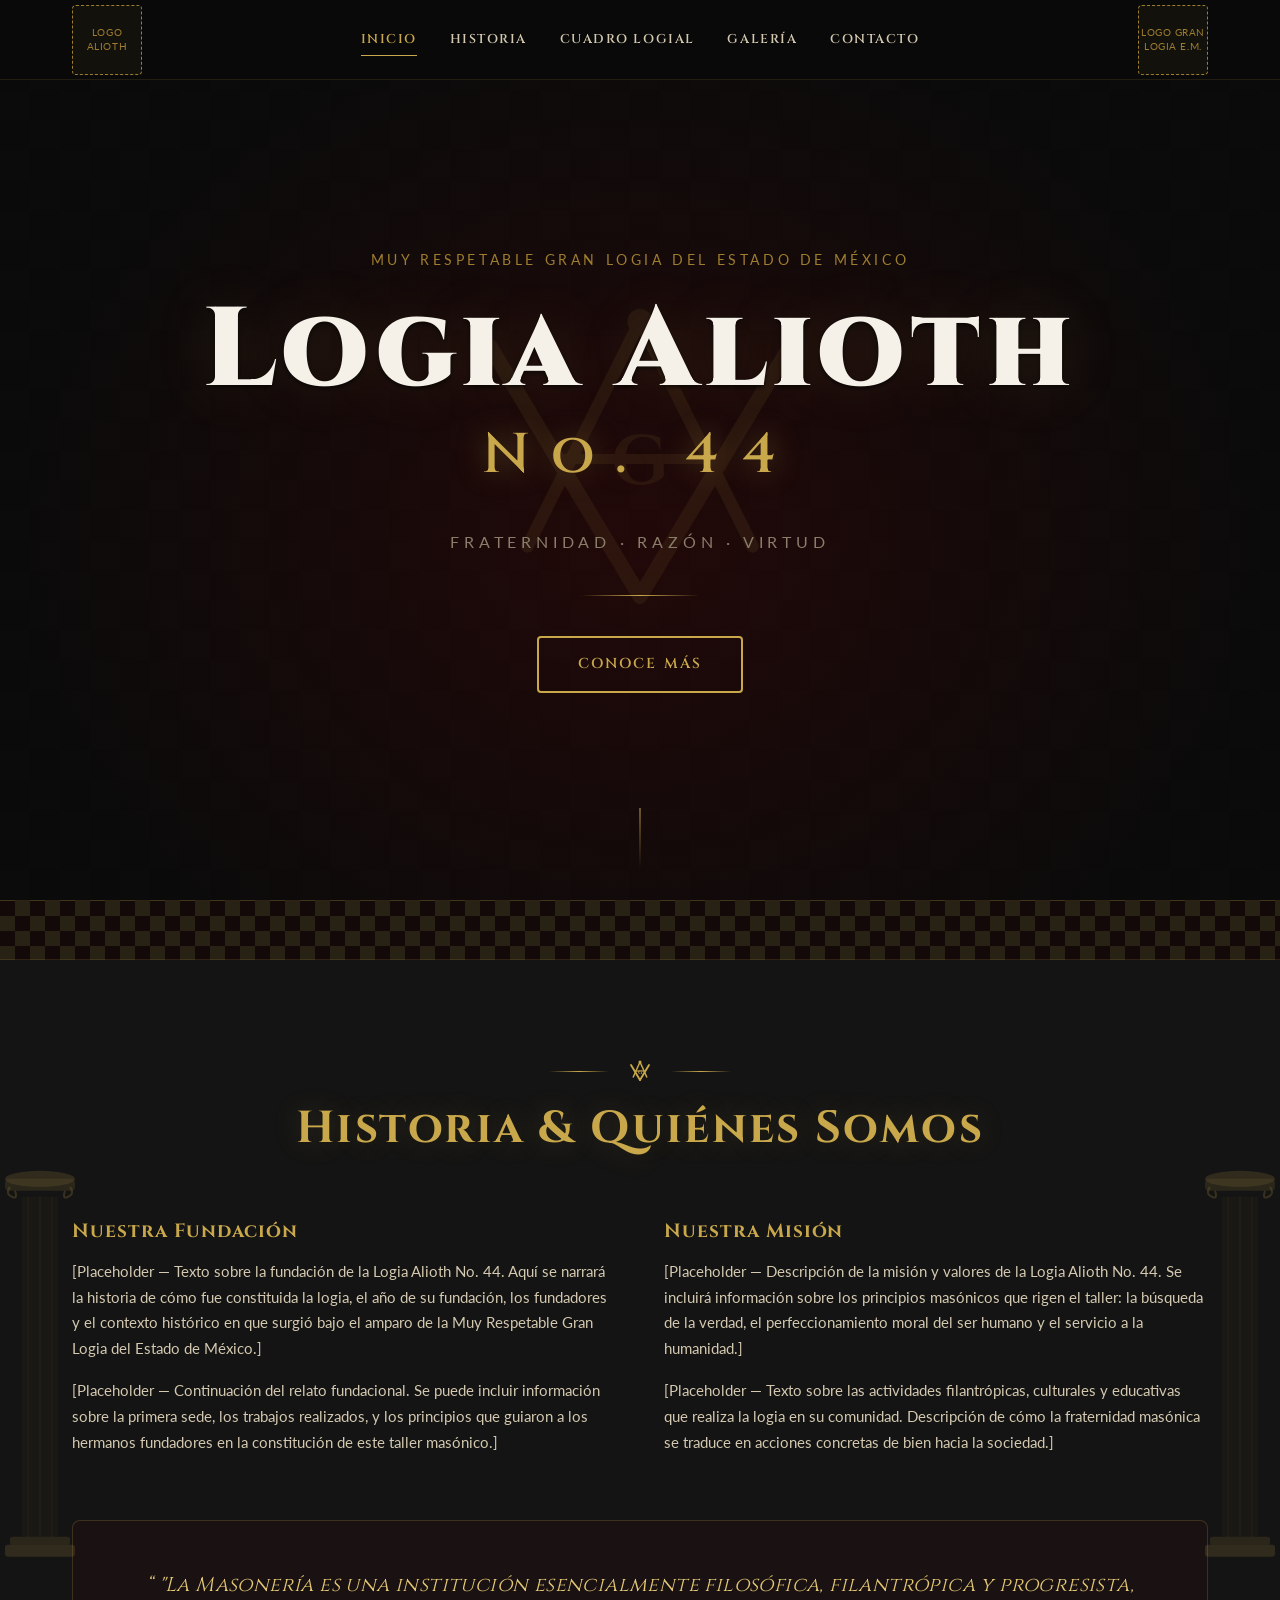
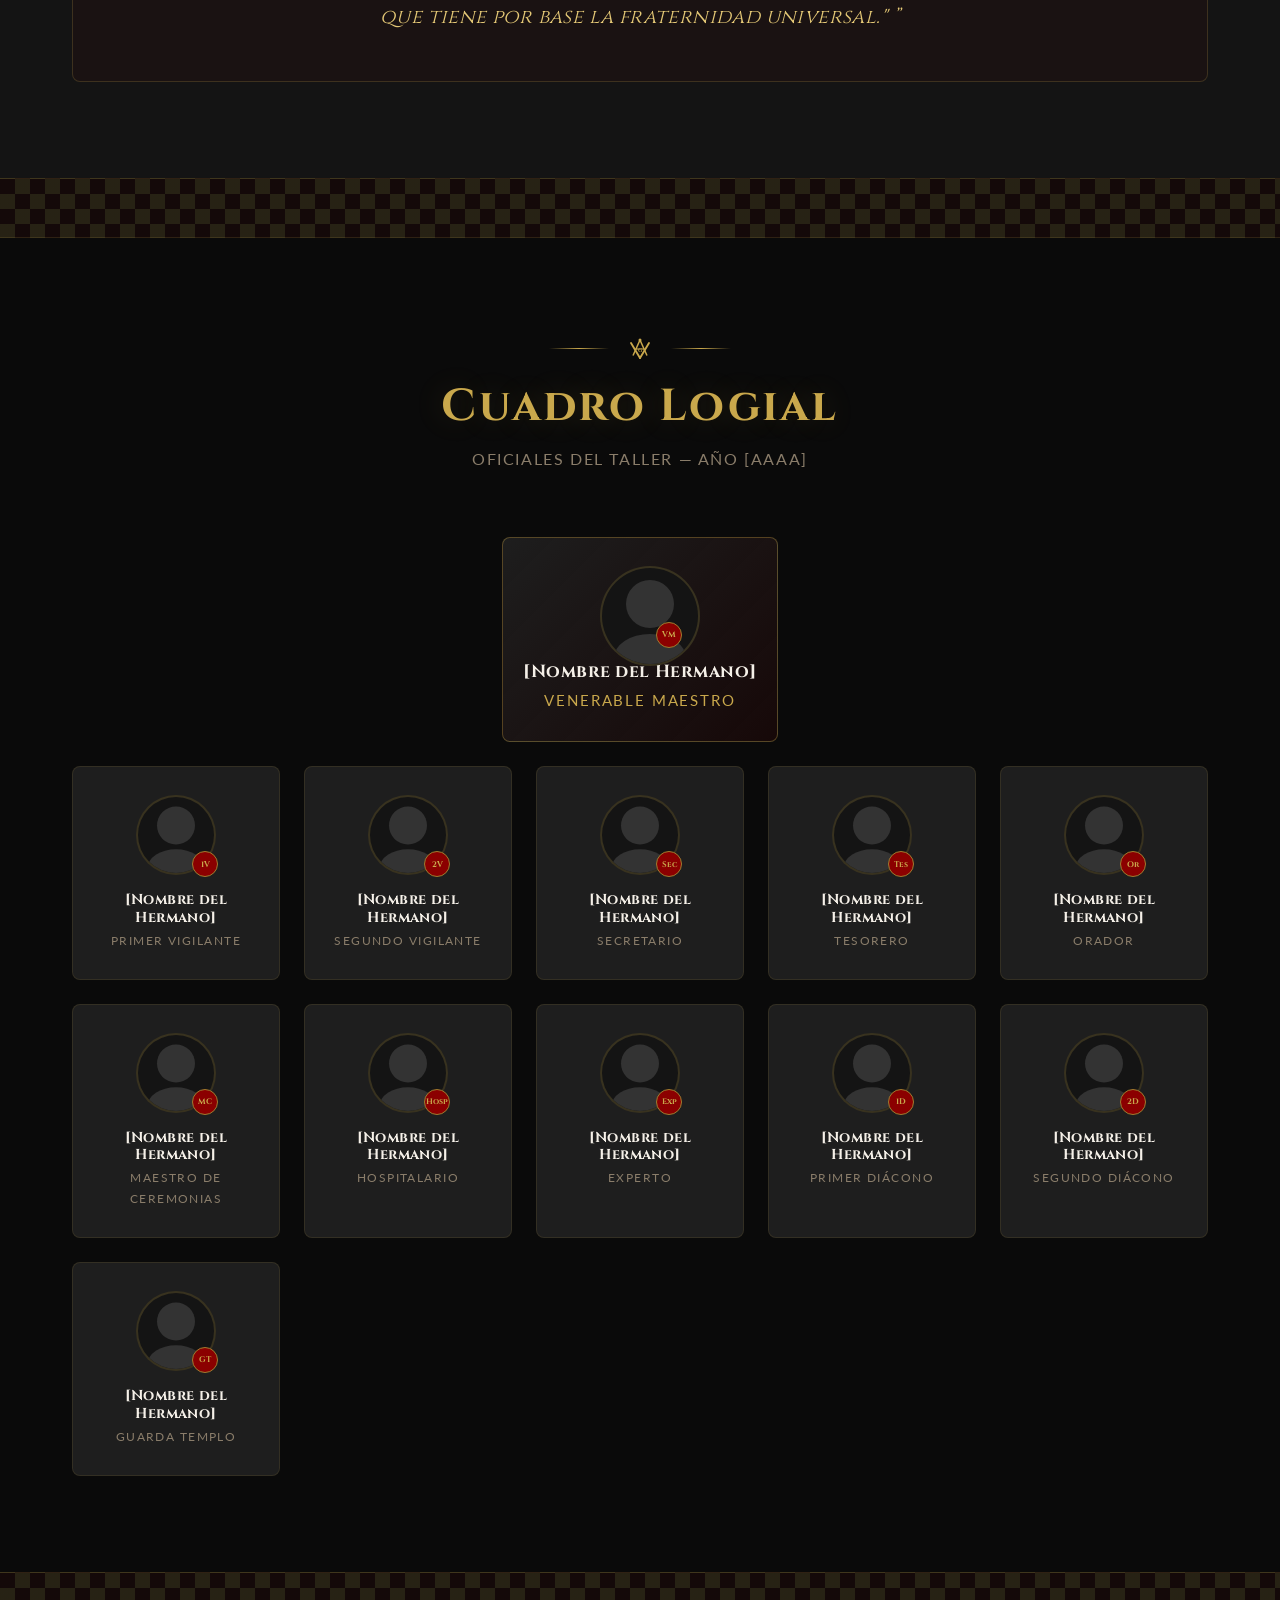
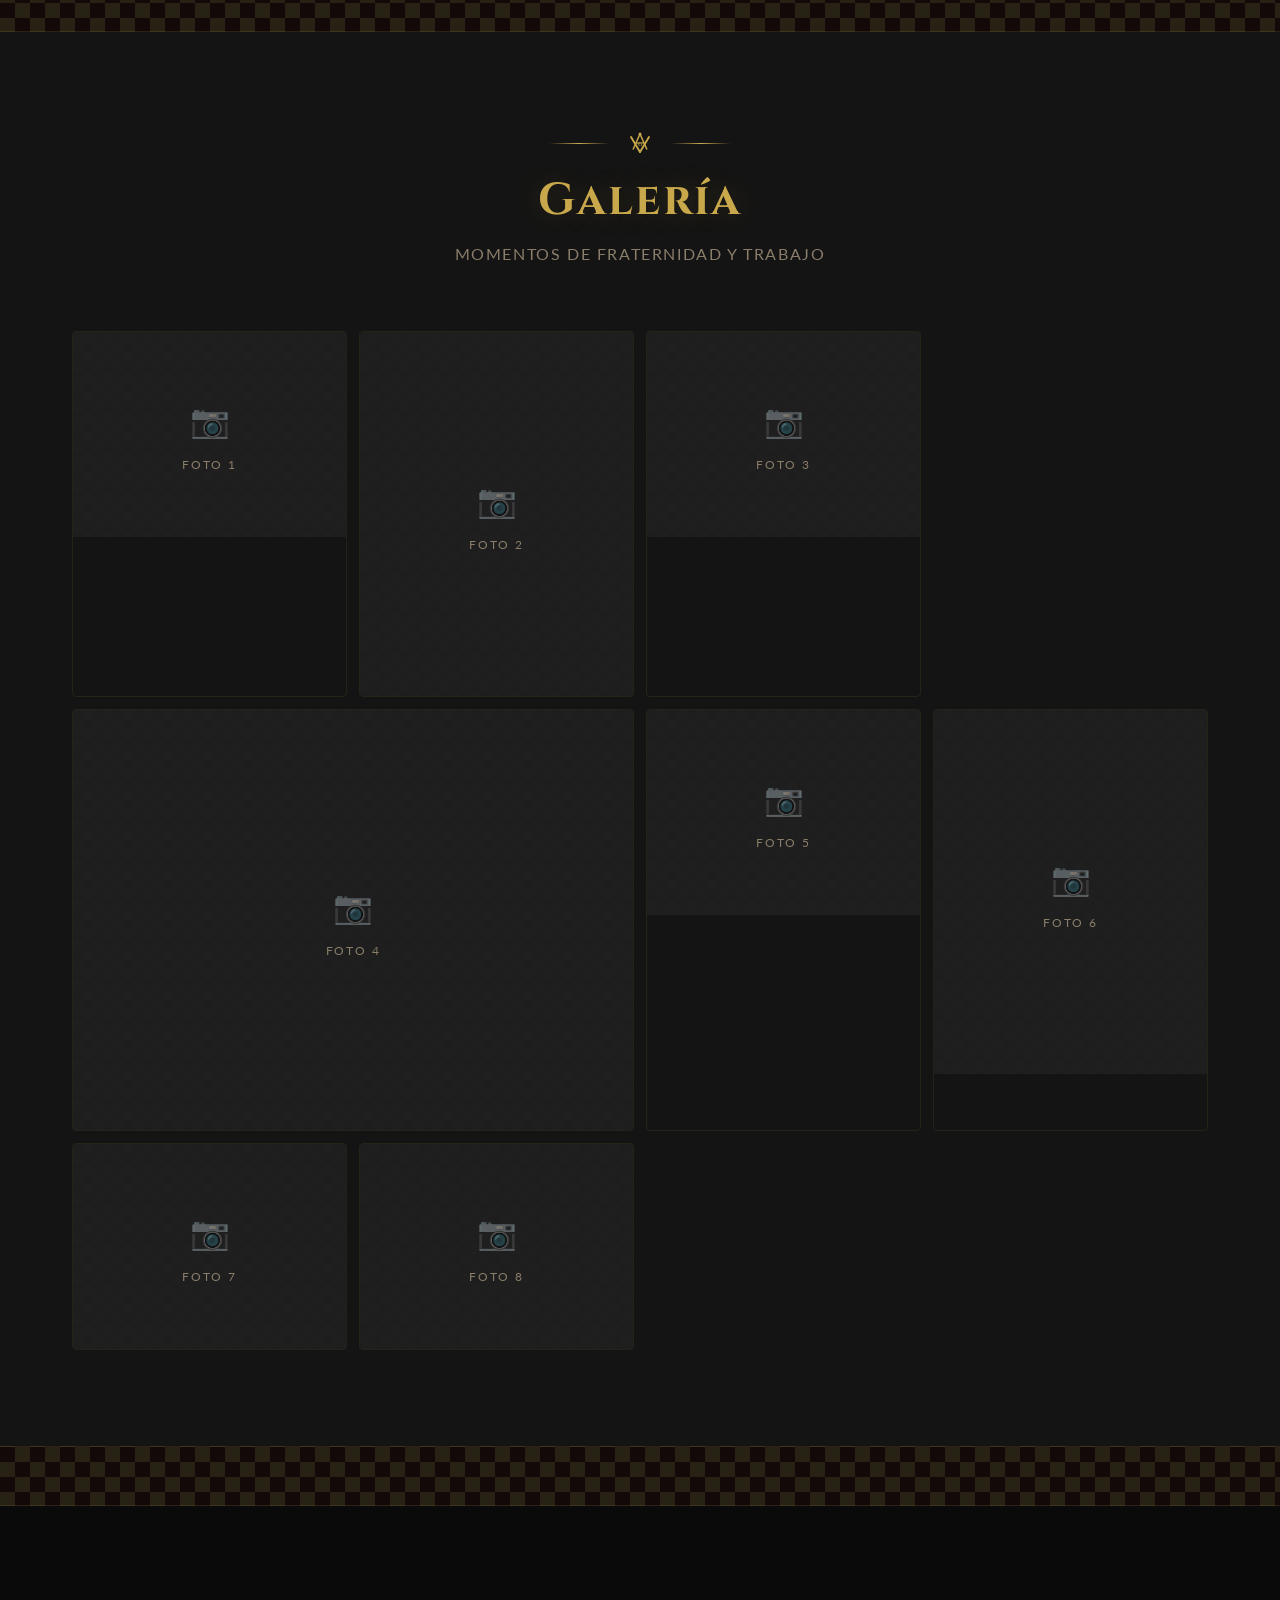
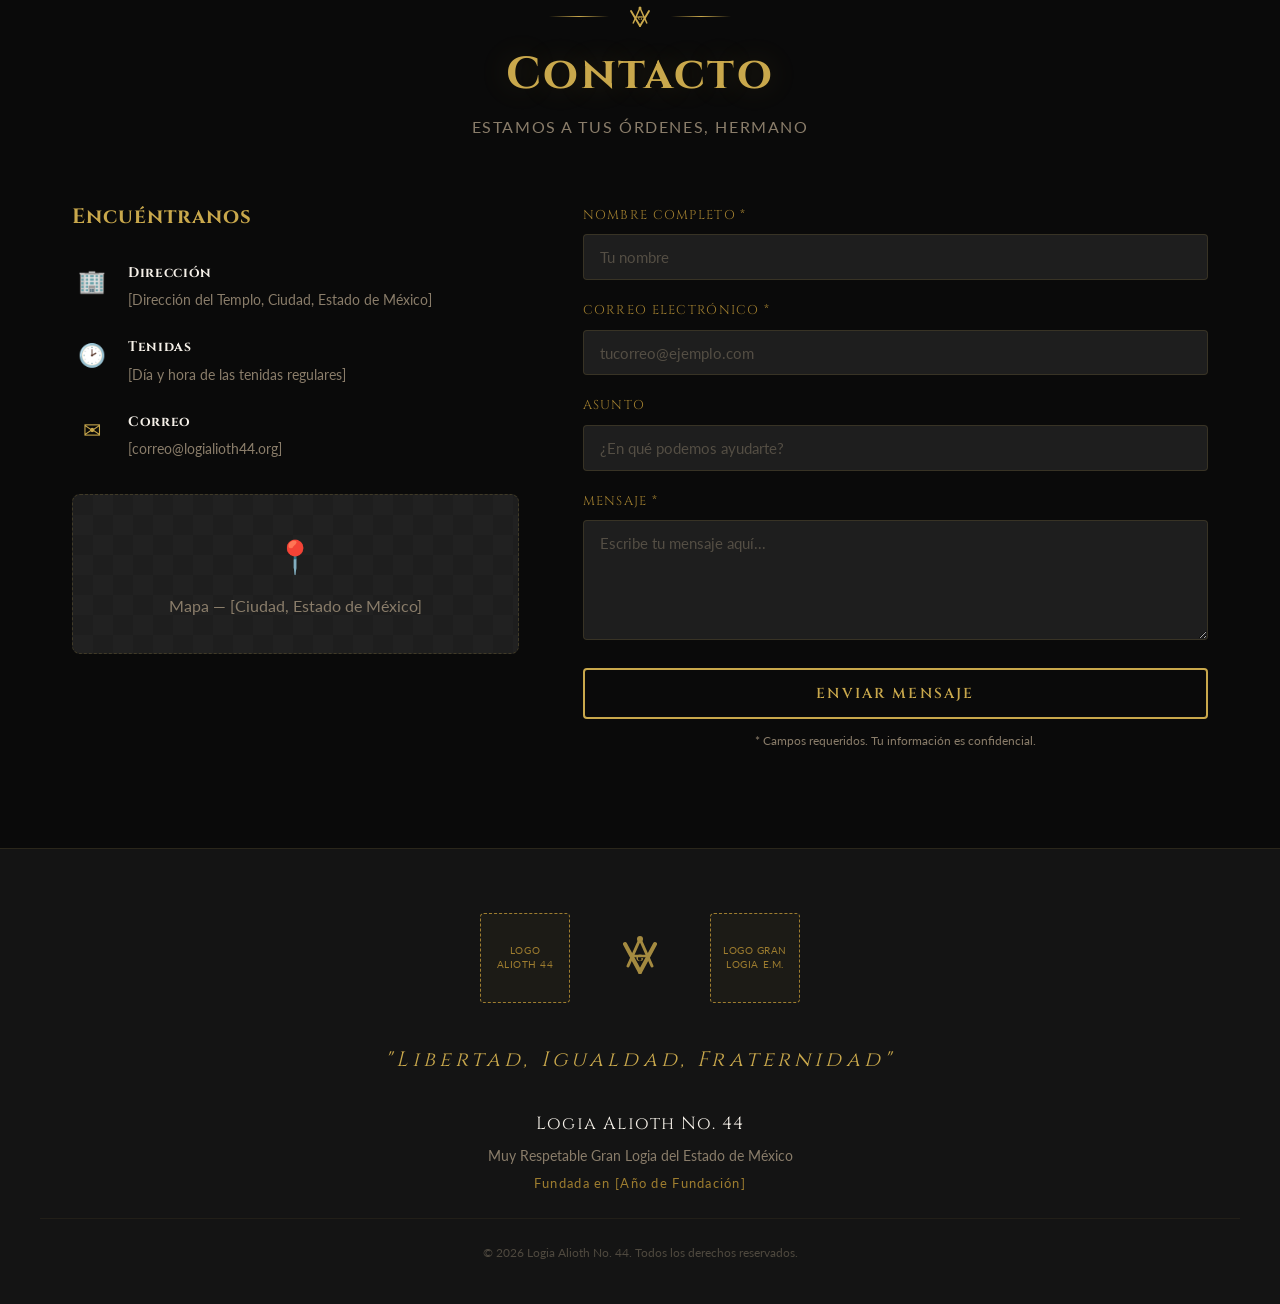
==== index.html @ 5479b11f "first commit" ====
<!DOCTYPE html>
<html lang="es">
<head>
  <meta charset="UTF-8" />
  <meta name="viewport" content="width=device-width, initial-scale=1.0" />
  <meta name="description" content="Logia Masónica Alioth No. 44 — Muy Respetable Gran Logia del Estado de México" />
  <title>Logia Alioth No. 44 | Gran Logia del Estado de México</title>

  <!-- Google Fonts -->
  <link rel="preconnect" href="https://fonts.googleapis.com" />
  <link rel="preconnect" href="https://fonts.gstatic.com" crossorigin />
  <link href="https://fonts.googleapis.com/css2?family=Cinzel:wght@400;600;700;900&family=Lato:wght@300;400;700&display=swap" rel="stylesheet" />

  <link rel="stylesheet" href="css/styles.css" />
</head>
<body>

  <!-- =====================================================
       NAVEGACIÓN PRINCIPAL
  ====================================================== -->
  <header class="navbar" id="navbar">
    <div class="nav-container">
      <!-- Logo Logia -->
      <a href="#inicio" class="nav-logo">
        <div class="logo-placeholder logo-alioth" title="Logo Logia Alioth No. 44">
          <span class="logo-placeholder-text">Logo<br>Alioth</span>
        </div>
      </a>

      <!-- Menú Desktop -->
      <nav class="nav-links" id="nav-links" aria-label="Navegación principal">
        <a href="#inicio" class="nav-link">Inicio</a>
        <a href="#historia" class="nav-link">Historia</a>
        <a href="#cuadro" class="nav-link">Cuadro Logial</a>
        <a href="#galeria" class="nav-link">Galería</a>
        <a href="#contacto" class="nav-link">Contacto</a>
      </nav>

      <!-- Logo Gran Logia -->
      <div class="logo-placeholder logo-gran-logia" title="Logo Gran Logia del Estado de México">
        <span class="logo-placeholder-text">Logo Gran<br>Logia E.M.</span>
      </div>

      <!-- Botón hamburguesa (móvil) -->
      <button class="nav-hamburger" id="hamburger" aria-label="Abrir menú" aria-expanded="false">
        <span></span>
        <span></span>
        <span></span>
      </button>
    </div>
  </header>

  <!-- =====================================================
       SECCIÓN 1: HERO / PORTADA
  ====================================================== -->
  <section class="hero" id="inicio">
    <!-- Piso ajedrezado decorativo -->
    <div class="chess-floor hero-chess-floor" aria-hidden="true"></div>

    <!-- Escuadra y Compás SVG central -->
    <div class="hero-symbol" aria-hidden="true">
      <!-- Square and Compass SVG -->
      <svg viewBox="0 0 200 200" xmlns="http://www.w3.org/2000/svg" class="sq-compass-svg">
        <!-- Escuadra (Square) -->
        <g class="square-group">
          <line x1="40" y1="60" x2="100" y2="160" stroke="#c9a84c" stroke-width="6" stroke-linecap="round"/>
          <line x1="100" y1="160" x2="160" y2="60" stroke="#c9a84c" stroke-width="6" stroke-linecap="round"/>
        </g>
        <!-- Compás (Compass) -->
        <g class="compass-group">
          <line x1="100" y1="50" x2="55" y2="140" stroke="#c9a84c" stroke-width="5" stroke-linecap="round"/>
          <line x1="100" y1="50" x2="145" y2="140" stroke="#c9a84c" stroke-width="5" stroke-linecap="round"/>
          <!-- Punta del compás -->
          <circle cx="100" cy="50" r="5" fill="#c9a84c"/>
          <!-- Barra del compás -->
          <line x1="68" y1="105" x2="132" y2="105" stroke="#c9a84c" stroke-width="4"/>
        </g>
        <!-- Letra G central -->
        <text x="100" y="115" text-anchor="middle" fill="#c9a84c" font-size="28" font-family="Cinzel, serif" font-weight="700">G</text>
      </svg>
    </div>

    <!-- Contenido Hero -->
    <div class="hero-content animate-fade-in">
      <p class="hero-super">Muy Respetable Gran Logia del Estado de México</p>
      <h1 class="hero-title">Logia Alioth</h1>
      <div class="hero-number">No. 44</div>
      <p class="hero-subtitle">Fraternidad · Razón · Virtud</p>
      <div class="hero-divider" aria-hidden="true"></div>
      <a href="#historia" class="btn btn-gold scroll-link">Conoce más</a>
    </div>

    <!-- Scroll indicator -->
    <div class="scroll-indicator" aria-hidden="true">
      <span></span>
    </div>
  </section>

  <!-- Separador ajedrezado -->
  <div class="chess-separator" aria-hidden="true">
    <div class="chess-floor chess-separator-floor"></div>
  </div>

  <!-- =====================================================
       SECCIÓN 2: HISTORIA / QUIÉNES SOMOS
  ====================================================== -->
  <section class="section history" id="historia">
    <!-- Columnas decorativas -->
    <div class="column-left decorative-column" aria-hidden="true">
      <!-- Columna SVG -->
      <svg viewBox="0 0 80 400" xmlns="http://www.w3.org/2000/svg" class="column-svg">
        <!-- Capitel jónico -->
        <rect x="5" y="10" width="70" height="12" rx="4" fill="#c9a84c" opacity="0.3"/>
        <ellipse cx="40" cy="10" rx="35" ry="8" fill="#c9a84c" opacity="0.4"/>
        <!-- Volutas jónicas -->
        <path d="M10,18 Q5,25 12,28 Q18,31 15,22" stroke="#c9a84c" stroke-width="2" fill="none" opacity="0.5"/>
        <path d="M70,18 Q75,25 68,28 Q62,31 65,22" stroke="#c9a84c" stroke-width="2" fill="none" opacity="0.5"/>
        <!-- Fuste -->
        <rect x="22" y="28" width="36" height="340" fill="#c9a84c" opacity="0.08"/>
        <line x1="28" y1="28" x2="28" y2="368" stroke="#c9a84c" stroke-width="1" opacity="0.2"/>
        <line x1="40" y1="28" x2="40" y2="368" stroke="#c9a84c" stroke-width="1.5" opacity="0.15"/>
        <line x1="52" y1="28" x2="52" y2="368" stroke="#c9a84c" stroke-width="1" opacity="0.2"/>
        <!-- Basa -->
        <rect x="10" y="368" width="60" height="8" rx="2" fill="#c9a84c" opacity="0.3"/>
        <rect x="5" y="376" width="70" height="12" rx="3" fill="#c9a84c" opacity="0.4"/>
      </svg>
    </div>

    <div class="section-container">
      <div class="section-header animate-on-scroll">
        <!-- Separador decorativo con escuadra/compás -->
        <div class="section-ornament" aria-hidden="true">
          <span class="ornament-line"></span>
          <svg viewBox="0 0 40 40" class="ornament-icon"><use href="#sq-compass-small"/></svg>
          <span class="ornament-line"></span>
        </div>
        <h2 class="section-title">Historia &amp; Quiénes Somos</h2>
      </div>

      <div class="history-grid">
        <!-- Columna de texto 1 -->
        <div class="history-text animate-on-scroll">
          <h3 class="history-subtitle">Nuestra Fundación</h3>
          <p>
            [Placeholder — Texto sobre la fundación de la Logia Alioth No. 44. Aquí se narrará la historia
            de cómo fue constituida la logia, el año de su fundación, los fundadores y el contexto
            histórico en que surgió bajo el amparo de la Muy Respetable Gran Logia del Estado de México.]
          </p>
          <p>
            [Placeholder — Continuación del relato fundacional. Se puede incluir información sobre
            la primera sede, los trabajos realizados, y los principios que guiaron a los hermanos
            fundadores en la constitución de este taller masónico.]
          </p>
        </div>

        <!-- Columna de texto 2 -->
        <div class="history-text animate-on-scroll" style="animation-delay: 0.2s;">
          <h3 class="history-subtitle">Nuestra Misión</h3>
          <p>
            [Placeholder — Descripción de la misión y valores de la Logia Alioth No. 44. Se incluirá
            información sobre los principios masónicos que rigen el taller: la búsqueda de la verdad,
            el perfeccionamiento moral del ser humano y el servicio a la humanidad.]
          </p>
          <p>
            [Placeholder — Texto sobre las actividades filantrópicas, culturales y educativas que
            realiza la logia en su comunidad. Descripción de cómo la fraternidad masónica se
            traduce en acciones concretas de bien hacia la sociedad.]
          </p>
        </div>
      </div>

      <!-- Imagen decorativa / Banner con piso ajedrezado -->
      <div class="history-image-banner animate-on-scroll">
        <div class="chess-floor history-chess" aria-hidden="true"></div>
        <div class="history-banner-content">
          <blockquote class="history-quote">
            "La Masonería es una institución esencialmente filosófica, filantrópica y progresista,
            que tiene por base la fraternidad universal."
          </blockquote>
        </div>
      </div>
    </div>

    <div class="column-right decorative-column" aria-hidden="true">
      <svg viewBox="0 0 80 400" xmlns="http://www.w3.org/2000/svg" class="column-svg">
        <rect x="5" y="10" width="70" height="12" rx="4" fill="#c9a84c" opacity="0.3"/>
        <ellipse cx="40" cy="10" rx="35" ry="8" fill="#c9a84c" opacity="0.4"/>
        <path d="M10,18 Q5,25 12,28 Q18,31 15,22" stroke="#c9a84c" stroke-width="2" fill="none" opacity="0.5"/>
        <path d="M70,18 Q75,25 68,28 Q62,31 65,22" stroke="#c9a84c" stroke-width="2" fill="none" opacity="0.5"/>
        <rect x="22" y="28" width="36" height="340" fill="#c9a84c" opacity="0.08"/>
        <line x1="28" y1="28" x2="28" y2="368" stroke="#c9a84c" stroke-width="1" opacity="0.2"/>
        <line x1="40" y1="28" x2="40" y2="368" stroke="#c9a84c" stroke-width="1.5" opacity="0.15"/>
        <line x1="52" y1="28" x2="52" y2="368" stroke="#c9a84c" stroke-width="1" opacity="0.2"/>
        <rect x="10" y="368" width="60" height="8" rx="2" fill="#c9a84c" opacity="0.3"/>
        <rect x="5" y="376" width="70" height="12" rx="3" fill="#c9a84c" opacity="0.4"/>
      </svg>
    </div>
  </section>

  <!-- Separador ajedrezado -->
  <div class="chess-separator" aria-hidden="true">
    <div class="chess-floor chess-separator-floor"></div>
  </div>

  <!-- =====================================================
       SECCIÓN 3: CUADRO LOGIAL
  ====================================================== -->
  <section class="section officers" id="cuadro">
    <div class="section-container">
      <div class="section-header animate-on-scroll">
        <div class="section-ornament" aria-hidden="true">
          <span class="ornament-line"></span>
          <svg viewBox="0 0 40 40" class="ornament-icon"><use href="#sq-compass-small"/></svg>
          <span class="ornament-line"></span>
        </div>
        <h2 class="section-title">Cuadro Logial</h2>
        <p class="section-subtitle">Oficiales del Taller — Año [AAAA]</p>
      </div>

      <!-- Tarjetas de oficiales -->
      <div class="officers-grid">

        <!-- Venerable Maestro (destacado) -->
        <div class="officer-card officer-card--featured animate-on-scroll">
          <div class="officer-photo-wrapper">
            <div class="officer-photo-placeholder">
              <svg viewBox="0 0 80 80" xmlns="http://www.w3.org/2000/svg">
                <circle cx="40" cy="30" r="20" fill="#333"/>
                <ellipse cx="40" cy="75" rx="30" ry="20" fill="#333"/>
              </svg>
            </div>
            <div class="officer-badge">VM</div>
          </div>
          <div class="officer-info">
            <h3 class="officer-name">[Nombre del Hermano]</h3>
            <p class="officer-title">Venerable Maestro</p>
          </div>
        </div>

        <!-- Primer Vigilante -->
        <div class="officer-card animate-on-scroll" style="animation-delay: 0.1s;">
          <div class="officer-photo-wrapper">
            <div class="officer-photo-placeholder">
              <svg viewBox="0 0 80 80" xmlns="http://www.w3.org/2000/svg">
                <circle cx="40" cy="30" r="20" fill="#333"/>
                <ellipse cx="40" cy="75" rx="30" ry="20" fill="#333"/>
              </svg>
            </div>
            <div class="officer-badge">1V</div>
          </div>
          <div class="officer-info">
            <h3 class="officer-name">[Nombre del Hermano]</h3>
            <p class="officer-title">Primer Vigilante</p>
          </div>
        </div>

        <!-- Segundo Vigilante -->
        <div class="officer-card animate-on-scroll" style="animation-delay: 0.15s;">
          <div class="officer-photo-wrapper">
            <div class="officer-photo-placeholder">
              <svg viewBox="0 0 80 80" xmlns="http://www.w3.org/2000/svg">
                <circle cx="40" cy="30" r="20" fill="#333"/>
                <ellipse cx="40" cy="75" rx="30" ry="20" fill="#333"/>
              </svg>
            </div>
            <div class="officer-badge">2V</div>
          </div>
          <div class="officer-info">
            <h3 class="officer-name">[Nombre del Hermano]</h3>
            <p class="officer-title">Segundo Vigilante</p>
          </div>
        </div>

        <!-- Secretario -->
        <div class="officer-card animate-on-scroll" style="animation-delay: 0.2s;">
          <div class="officer-photo-wrapper">
            <div class="officer-photo-placeholder">
              <svg viewBox="0 0 80 80" xmlns="http://www.w3.org/2000/svg">
                <circle cx="40" cy="30" r="20" fill="#333"/>
                <ellipse cx="40" cy="75" rx="30" ry="20" fill="#333"/>
              </svg>
            </div>
            <div class="officer-badge">Sec</div>
          </div>
          <div class="officer-info">
            <h3 class="officer-name">[Nombre del Hermano]</h3>
            <p class="officer-title">Secretario</p>
          </div>
        </div>

        <!-- Tesorero -->
        <div class="officer-card animate-on-scroll" style="animation-delay: 0.25s;">
          <div class="officer-photo-wrapper">
            <div class="officer-photo-placeholder">
              <svg viewBox="0 0 80 80" xmlns="http://www.w3.org/2000/svg">
                <circle cx="40" cy="30" r="20" fill="#333"/>
                <ellipse cx="40" cy="75" rx="30" ry="20" fill="#333"/>
              </svg>
            </div>
            <div class="officer-badge">Tes</div>
          </div>
          <div class="officer-info">
            <h3 class="officer-name">[Nombre del Hermano]</h3>
            <p class="officer-title">Tesorero</p>
          </div>
        </div>

        <!-- Orador -->
        <div class="officer-card animate-on-scroll" style="animation-delay: 0.3s;">
          <div class="officer-photo-wrapper">
            <div class="officer-photo-placeholder">
              <svg viewBox="0 0 80 80" xmlns="http://www.w3.org/2000/svg">
                <circle cx="40" cy="30" r="20" fill="#333"/>
                <ellipse cx="40" cy="75" rx="30" ry="20" fill="#333"/>
              </svg>
            </div>
            <div class="officer-badge">Or</div>
          </div>
          <div class="officer-info">
            <h3 class="officer-name">[Nombre del Hermano]</h3>
            <p class="officer-title">Orador</p>
          </div>
        </div>

        <!-- Maestro de Ceremonias -->
        <div class="officer-card animate-on-scroll" style="animation-delay: 0.35s;">
          <div class="officer-photo-wrapper">
            <div class="officer-photo-placeholder">
              <svg viewBox="0 0 80 80" xmlns="http://www.w3.org/2000/svg">
                <circle cx="40" cy="30" r="20" fill="#333"/>
                <ellipse cx="40" cy="75" rx="30" ry="20" fill="#333"/>
              </svg>
            </div>
            <div class="officer-badge">MC</div>
          </div>
          <div class="officer-info">
            <h3 class="officer-name">[Nombre del Hermano]</h3>
            <p class="officer-title">Maestro de Ceremonias</p>
          </div>
        </div>

        <!-- Hospitalario -->
        <div class="officer-card animate-on-scroll" style="animation-delay: 0.4s;">
          <div class="officer-photo-wrapper">
            <div class="officer-photo-placeholder">
              <svg viewBox="0 0 80 80" xmlns="http://www.w3.org/2000/svg">
                <circle cx="40" cy="30" r="20" fill="#333"/>
                <ellipse cx="40" cy="75" rx="30" ry="20" fill="#333"/>
              </svg>
            </div>
            <div class="officer-badge">Hosp</div>
          </div>
          <div class="officer-info">
            <h3 class="officer-name">[Nombre del Hermano]</h3>
            <p class="officer-title">Hospitalario</p>
          </div>
        </div>

        <!-- Experto -->
        <div class="officer-card animate-on-scroll" style="animation-delay: 0.45s;">
          <div class="officer-photo-wrapper">
            <div class="officer-photo-placeholder">
              <svg viewBox="0 0 80 80" xmlns="http://www.w3.org/2000/svg">
                <circle cx="40" cy="30" r="20" fill="#333"/>
                <ellipse cx="40" cy="75" rx="30" ry="20" fill="#333"/>
              </svg>
            </div>
            <div class="officer-badge">Exp</div>
          </div>
          <div class="officer-info">
            <h3 class="officer-name">[Nombre del Hermano]</h3>
            <p class="officer-title">Experto</p>
          </div>
        </div>

        <!-- Primer Diácono -->
        <div class="officer-card animate-on-scroll" style="animation-delay: 0.5s;">
          <div class="officer-photo-wrapper">
            <div class="officer-photo-placeholder">
              <svg viewBox="0 0 80 80" xmlns="http://www.w3.org/2000/svg">
                <circle cx="40" cy="30" r="20" fill="#333"/>
                <ellipse cx="40" cy="75" rx="30" ry="20" fill="#333"/>
              </svg>
            </div>
            <div class="officer-badge">1D</div>
          </div>
          <div class="officer-info">
            <h3 class="officer-name">[Nombre del Hermano]</h3>
            <p class="officer-title">Primer Diácono</p>
          </div>
        </div>

        <!-- Segundo Diácono -->
        <div class="officer-card animate-on-scroll" style="animation-delay: 0.55s;">
          <div class="officer-photo-wrapper">
            <div class="officer-photo-placeholder">
              <svg viewBox="0 0 80 80" xmlns="http://www.w3.org/2000/svg">
                <circle cx="40" cy="30" r="20" fill="#333"/>
                <ellipse cx="40" cy="75" rx="30" ry="20" fill="#333"/>
              </svg>
            </div>
            <div class="officer-badge">2D</div>
          </div>
          <div class="officer-info">
            <h3 class="officer-name">[Nombre del Hermano]</h3>
            <p class="officer-title">Segundo Diácono</p>
          </div>
        </div>

        <!-- Guarda Templo -->
        <div class="officer-card animate-on-scroll" style="animation-delay: 0.6s;">
          <div class="officer-photo-wrapper">
            <div class="officer-photo-placeholder">
              <svg viewBox="0 0 80 80" xmlns="http://www.w3.org/2000/svg">
                <circle cx="40" cy="30" r="20" fill="#333"/>
                <ellipse cx="40" cy="75" rx="30" ry="20" fill="#333"/>
              </svg>
            </div>
            <div class="officer-badge">GT</div>
          </div>
          <div class="officer-info">
            <h3 class="officer-name">[Nombre del Hermano]</h3>
            <p class="officer-title">Guarda Templo</p>
          </div>
        </div>

      </div><!-- /officers-grid -->
    </div>
  </section>

  <!-- Separador ajedrezado -->
  <div class="chess-separator" aria-hidden="true">
    <div class="chess-floor chess-separator-floor"></div>
  </div>

  <!-- =====================================================
       SECCIÓN 4: GALERÍA DE FOTOS
  ====================================================== -->
  <section class="section gallery" id="galeria">
    <div class="section-container">
      <div class="section-header animate-on-scroll">
        <div class="section-ornament" aria-hidden="true">
          <span class="ornament-line"></span>
          <svg viewBox="0 0 40 40" class="ornament-icon"><use href="#sq-compass-small"/></svg>
          <span class="ornament-line"></span>
        </div>
        <h2 class="section-title">Galería</h2>
        <p class="section-subtitle">Momentos de fraternidad y trabajo</p>
      </div>

      <!-- Grid de galería -->
      <div class="gallery-grid animate-on-scroll">

        <!-- Foto 1 -->
        <a href="#lightbox-1" class="gallery-item lightbox-trigger" data-index="0" aria-label="Ver foto 1">
          <div class="gallery-placeholder">
            <div class="chess-floor gallery-chess-bg" aria-hidden="true"></div>
            <span class="gallery-icon">&#128247;</span>
            <span class="gallery-label">Foto 1</span>
          </div>
        </a>

        <!-- Foto 2 -->
        <a href="#lightbox-2" class="gallery-item lightbox-trigger" data-index="1" aria-label="Ver foto 2">
          <div class="gallery-placeholder gallery-placeholder--tall">
            <div class="chess-floor gallery-chess-bg" aria-hidden="true"></div>
            <span class="gallery-icon">&#128247;</span>
            <span class="gallery-label">Foto 2</span>
          </div>
        </a>

        <!-- Foto 3 -->
        <a href="#lightbox-3" class="gallery-item lightbox-trigger" data-index="2" aria-label="Ver foto 3">
          <div class="gallery-placeholder">
            <div class="chess-floor gallery-chess-bg" aria-hidden="true"></div>
            <span class="gallery-icon">&#128247;</span>
            <span class="gallery-label">Foto 3</span>
          </div>
        </a>

        <!-- Foto 4 -->
        <a href="#lightbox-4" class="gallery-item gallery-item--wide lightbox-trigger" data-index="3" aria-label="Ver foto 4">
          <div class="gallery-placeholder">
            <div class="chess-floor gallery-chess-bg" aria-hidden="true"></div>
            <span class="gallery-icon">&#128247;</span>
            <span class="gallery-label">Foto 4</span>
          </div>
        </a>

        <!-- Foto 5 -->
        <a href="#lightbox-5" class="gallery-item lightbox-trigger" data-index="4" aria-label="Ver foto 5">
          <div class="gallery-placeholder">
            <div class="chess-floor gallery-chess-bg" aria-hidden="true"></div>
            <span class="gallery-icon">&#128247;</span>
            <span class="gallery-label">Foto 5</span>
          </div>
        </a>

        <!-- Foto 6 -->
        <a href="#lightbox-6" class="gallery-item lightbox-trigger" data-index="5" aria-label="Ver foto 6">
          <div class="gallery-placeholder gallery-placeholder--tall">
            <div class="chess-floor gallery-chess-bg" aria-hidden="true"></div>
            <span class="gallery-icon">&#128247;</span>
            <span class="gallery-label">Foto 6</span>
          </div>
        </a>

        <!-- Foto 7 -->
        <a href="#lightbox-7" class="gallery-item lightbox-trigger" data-index="6" aria-label="Ver foto 7">
          <div class="gallery-placeholder">
            <div class="chess-floor gallery-chess-bg" aria-hidden="true"></div>
            <span class="gallery-icon">&#128247;</span>
            <span class="gallery-label">Foto 7</span>
          </div>
        </a>

        <!-- Foto 8 -->
        <a href="#lightbox-8" class="gallery-item lightbox-trigger" data-index="7" aria-label="Ver foto 8">
          <div class="gallery-placeholder">
            <div class="chess-floor gallery-chess-bg" aria-hidden="true"></div>
            <span class="gallery-icon">&#128247;</span>
            <span class="gallery-label">Foto 8</span>
          </div>
        </a>

      </div><!-- /gallery-grid -->
    </div>

    <!-- LIGHTBOX MODAL -->
    <div class="lightbox" id="lightbox" role="dialog" aria-modal="true" aria-label="Visor de imágenes">
      <div class="lightbox-overlay" id="lightbox-overlay"></div>
      <div class="lightbox-container">
        <button class="lightbox-close" id="lightbox-close" aria-label="Cerrar">&times;</button>
        <button class="lightbox-prev" id="lightbox-prev" aria-label="Imagen anterior">&#8249;</button>
        <div class="lightbox-content">
          <!-- Placeholder para imagen ampliada -->
          <div class="lightbox-placeholder" id="lightbox-placeholder">
            <div class="chess-floor" style="position:absolute;inset:0;opacity:0.3;"></div>
            <span class="gallery-icon" style="font-size:4rem;">&#128247;</span>
            <span class="gallery-label" id="lightbox-label" style="font-size:1.2rem;margin-top:1rem;">Foto</span>
          </div>
        </div>
        <button class="lightbox-next" id="lightbox-next" aria-label="Imagen siguiente">&#8250;</button>
        <p class="lightbox-counter" id="lightbox-counter">1 / 8</p>
      </div>
    </div>

  </section>

  <!-- Separador ajedrezado -->
  <div class="chess-separator" aria-hidden="true">
    <div class="chess-floor chess-separator-floor"></div>
  </div>

  <!-- =====================================================
       SECCIÓN 5: CONTACTO
  ====================================================== -->
  <section class="section contact" id="contacto">
    <div class="section-container">
      <div class="section-header animate-on-scroll">
        <div class="section-ornament" aria-hidden="true">
          <span class="ornament-line"></span>
          <svg viewBox="0 0 40 40" class="ornament-icon"><use href="#sq-compass-small"/></svg>
          <span class="ornament-line"></span>
        </div>
        <h2 class="section-title">Contacto</h2>
        <p class="section-subtitle">Estamos a tus órdenes, Hermano</p>
      </div>

      <div class="contact-grid">

        <!-- Información de contacto -->
        <div class="contact-info animate-on-scroll">
          <h3 class="contact-info-title">Encuéntranos</h3>

          <div class="contact-detail">
            <div class="contact-icon">&#127970;</div>
            <div>
              <strong>Dirección</strong>
              <p>[Dirección del Templo, Ciudad, Estado de México]</p>
            </div>
          </div>

          <div class="contact-detail">
            <div class="contact-icon">&#128337;</div>
            <div>
              <strong>Tenidas</strong>
              <p>[Día y hora de las tenidas regulares]</p>
            </div>
          </div>

          <div class="contact-detail">
            <div class="contact-icon">&#9993;</div>
            <div>
              <strong>Correo</strong>
              <p>[correo@logialioth44.org]</p>
            </div>
          </div>

          <!-- Mini mapa placeholder -->
          <div class="map-placeholder animate-on-scroll">
            <div class="chess-floor" style="position:absolute;inset:0;opacity:0.2;"></div>
            <span style="position:relative;z-index:1;color:var(--gold);font-size:2rem;">&#128205;</span>
            <span style="position:relative;z-index:1;color:var(--text-muted);margin-top:0.5rem;">Mapa — [Ciudad, Estado de México]</span>
          </div>
        </div>

        <!-- Formulario de contacto -->
        <div class="contact-form-wrapper animate-on-scroll" style="animation-delay:0.2s;">
          <!--
            Para activar el envío, reemplaza "YOUR_FORM_ID" con tu ID de Formspree:
            action="https://formspree.io/f/YOUR_FORM_ID"
            O configura tu propio backend.
          -->
          <form class="contact-form" id="contact-form" action="#" method="POST" novalidate>
            <div class="form-group">
              <label for="nombre" class="form-label">Nombre completo *</label>
              <input type="text" id="nombre" name="nombre" class="form-input"
                     placeholder="Tu nombre" required autocomplete="name" />
            </div>

            <div class="form-group">
              <label for="correo" class="form-label">Correo electrónico *</label>
              <input type="email" id="correo" name="correo" class="form-input"
                     placeholder="tucorreo@ejemplo.com" required autocomplete="email" />
            </div>

            <div class="form-group">
              <label for="asunto" class="form-label">Asunto</label>
              <input type="text" id="asunto" name="asunto" class="form-input"
                     placeholder="¿En qué podemos ayudarte?" />
            </div>

            <div class="form-group">
              <label for="mensaje" class="form-label">Mensaje *</label>
              <textarea id="mensaje" name="mensaje" class="form-input form-textarea"
                        placeholder="Escribe tu mensaje aquí..." rows="5" required></textarea>
            </div>

            <button type="submit" class="btn btn-gold btn-full">
              Enviar Mensaje
            </button>
            <p class="form-notice">* Campos requeridos. Tu información es confidencial.</p>
            <div class="form-success" id="form-success" aria-live="polite">
              ¡Mensaje enviado! Nos pondremos en contacto contigo pronto.
            </div>
          </form>
        </div>

      </div><!-- /contact-grid -->
    </div>
  </section>

  <!-- =====================================================
       FOOTER
  ====================================================== -->
  <footer class="footer">
    <!-- Piso ajedrezado de fondo -->
    <div class="chess-floor footer-chess" aria-hidden="true"></div>

    <div class="footer-container">

      <!-- Logos -->
      <div class="footer-logos">
        <div class="logo-placeholder logo-alioth logo-footer" title="Logo Logia Alioth No. 44">
          <span class="logo-placeholder-text">Logo<br>Alioth 44</span>
        </div>
        <div class="footer-logos-divider" aria-hidden="true">
          <!-- Escuadra y compás pequeño -->
          <svg viewBox="0 0 60 60" xmlns="http://www.w3.org/2000/svg" width="60" height="60">
            <line x1="15" y1="20" x2="30" y2="48" stroke="#c9a84c" stroke-width="4" stroke-linecap="round"/>
            <line x1="30" y1="48" x2="45" y2="20" stroke="#c9a84c" stroke-width="4" stroke-linecap="round"/>
            <line x1="30" y1="15" x2="18" y2="42" stroke="#c9a84c" stroke-width="3" stroke-linecap="round"/>
            <line x1="30" y1="15" x2="42" y2="42" stroke="#c9a84c" stroke-width="3" stroke-linecap="round"/>
            <circle cx="30" cy="15" r="3" fill="#c9a84c"/>
            <line x1="22" y1="32" x2="38" y2="32" stroke="#c9a84c" stroke-width="2.5"/>
            <text x="30" y="37" text-anchor="middle" fill="#c9a84c" font-size="9" font-family="Cinzel, serif" font-weight="700">G</text>
          </svg>
        </div>
        <div class="logo-placeholder logo-gran-logia logo-footer" title="Logo Gran Logia del Estado de México">
          <span class="logo-placeholder-text">Logo Gran<br>Logia E.M.</span>
        </div>
      </div>

      <!-- Frase masónica -->
      <p class="footer-motto">"Libertad, Igualdad, Fraternidad"</p>

      <!-- Información -->
      <div class="footer-info">
        <p class="footer-name">Logia Alioth No. 44</p>
        <p class="footer-org">Muy Respetable Gran Logia del Estado de México</p>
        <p class="footer-year">Fundada en [Año de Fundación]</p>
      </div>

      <!-- Derechos reservados -->
      <p class="footer-rights">
        &copy; <span id="current-year"></span> Logia Alioth No. 44. Todos los derechos reservados.
      </p>

    </div>
  </footer>

  <!-- =====================================================
       SVG DEFS (reutilizables)
  ====================================================== -->
  <svg style="display:none;" xmlns="http://www.w3.org/2000/svg">
    <defs>
      <!-- Escuadra y Compás pequeño para ornamentos -->
      <symbol id="sq-compass-small" viewBox="0 0 40 40">
        <!-- Escuadra -->
        <line x1="8" y1="12" x2="20" y2="32" stroke="#c9a84c" stroke-width="2.5" stroke-linecap="round"/>
        <line x1="20" y1="32" x2="32" y2="12" stroke="#c9a84c" stroke-width="2.5" stroke-linecap="round"/>
        <!-- Compás -->
        <line x1="20" y1="8" x2="11" y2="28" stroke="#c9a84c" stroke-width="2" stroke-linecap="round"/>
        <line x1="20" y1="8" x2="29" y2="28" stroke="#c9a84c" stroke-width="2" stroke-linecap="round"/>
        <circle cx="20" cy="8" r="2" fill="#c9a84c"/>
        <line x1="14" y1="20" x2="26" y2="20" stroke="#c9a84c" stroke-width="1.5"/>
        <text x="20" y="24" text-anchor="middle" fill="#c9a84c" font-size="7" font-family="Cinzel,serif" font-weight="700">G</text>
      </symbol>
    </defs>
  </svg>

  <script src="js/main.js"></script>
</body>
</html>
---- css/styles.css ----
/* =====================================================
   LOGIA ALIOTH NO. 44 — Estilos Principales
   Paleta: negro (#0a0a0a), rojo oscuro (#8b0000), dorado (#c9a84c)
   ===================================================== */

/* ── Variables CSS ─────────────────────────────────── */
:root {
  --black:        #0a0a0a;
  --black-mid:    #141414;
  --black-soft:   #1e1e1e;
  --dark-red:     #8b0000;
  --dark-red-hover: #a80000;
  --gold:         #c9a84c;
  --gold-light:   #e4c876;
  --gold-dark:    #9e7d2f;
  --white:        #f5f0e8;
  --text-main:    #d4c9b0;
  --text-muted:   #8a7d6a;
  --text-dark:    #2a2a2a;

  --font-title:   'Cinzel', 'Georgia', serif;
  --font-body:    'Lato', 'Helvetica Neue', sans-serif;

  --transition:   0.3s ease;
  --radius:       4px;
  --radius-lg:    8px;

  --nav-height:   80px;
  --max-width:    1200px;
}

/* ── Reset & Base ──────────────────────────────────── */
*, *::before, *::after {
  box-sizing: border-box;
  margin: 0;
  padding: 0;
}

html {
  scroll-behavior: smooth;
  font-size: 16px;
}

body {
  font-family: var(--font-body);
  background-color: var(--black);
  color: var(--text-main);
  line-height: 1.7;
  overflow-x: hidden;
}

img {
  max-width: 100%;
  height: auto;
  display: block;
}

a {
  color: var(--gold);
  text-decoration: none;
  transition: color var(--transition);
}

a:hover { color: var(--gold-light); }

h1, h2, h3, h4 {
  font-family: var(--font-title);
  line-height: 1.2;
  letter-spacing: 0.05em;
}

/* ── Utilidades ────────────────────────────────────── */
.section-container {
  max-width: var(--max-width);
  margin: 0 auto;
  padding: 0 2rem;
}

.section {
  padding: 6rem 0;
  position: relative;
}

/* ── Botones ───────────────────────────────────────── */
.btn {
  display: inline-block;
  padding: 0.9rem 2.4rem;
  font-family: var(--font-title);
  font-size: 0.9rem;
  font-weight: 600;
  letter-spacing: 0.15em;
  text-transform: uppercase;
  border: 2px solid var(--gold);
  border-radius: var(--radius);
  cursor: pointer;
  transition: all var(--transition);
  position: relative;
  overflow: hidden;
}

.btn::before {
  content: '';
  position: absolute;
  inset: 0;
  background: var(--gold);
  transform: translateX(-101%);
  transition: transform 0.35s ease;
  z-index: 0;
}

.btn:hover::before { transform: translateX(0); }

.btn-gold {
  color: var(--gold);
  background: transparent;
}

.btn-gold:hover {
  color: var(--black);
}

.btn span, .btn:hover { position: relative; z-index: 1; }

.btn-full { width: 100%; text-align: center; }

/* ── Piso Ajedrezado ───────────────────────────────── */
.chess-floor {
  background-image:
    repeating-conic-gradient(
      rgba(255,255,255,0.06) 0% 25%,
      rgba(0,0,0,0.0) 0% 50%
    );
  background-size: 40px 40px;
  background-position: 0 0;
}

/* ── Separador Ajedrezado ──────────────────────────── */
.chess-separator {
  width: 100%;
  overflow: hidden;
  position: relative;
}

.chess-separator-floor {
  width: 100%;
  height: 60px;
  background-image:
    repeating-conic-gradient(
      rgba(201,168,76,0.15) 0% 25%,
      rgba(139,0,0,0.08) 0% 50%
    );
  background-size: 30px 30px;
  border-top: 1px solid rgba(201,168,76,0.15);
  border-bottom: 1px solid rgba(201,168,76,0.15);
}

/* ── Encabezados de Sección ────────────────────────── */
.section-header {
  text-align: center;
  margin-bottom: 4rem;
}

.section-title {
  font-size: clamp(1.8rem, 4vw, 2.8rem);
  color: var(--gold);
  margin-bottom: 0.75rem;
  text-shadow: 0 0 30px rgba(201,168,76,0.2);
}

.section-subtitle {
  color: var(--text-muted);
  font-size: 1rem;
  letter-spacing: 0.1em;
  text-transform: uppercase;
}

/* Ornamento de sección */
.section-ornament {
  display: flex;
  align-items: center;
  justify-content: center;
  gap: 1rem;
  margin-bottom: 1rem;
}

.ornament-line {
  display: block;
  width: 60px;
  height: 1px;
  background: linear-gradient(90deg, transparent, var(--gold), transparent);
}

.ornament-icon {
  width: 30px;
  height: 30px;
  flex-shrink: 0;
}

/* ── Logos Placeholder ─────────────────────────────── */
.logo-placeholder {
  display: flex;
  align-items: center;
  justify-content: center;
  border: 1.5px dashed var(--gold-dark);
  border-radius: var(--radius);
  background: rgba(201,168,76,0.05);
  text-align: center;
  color: var(--gold-dark);
  font-family: var(--font-body);
  font-size: 0.65rem;
  letter-spacing: 0.05em;
  text-transform: uppercase;
  line-height: 1.3;
  transition: border-color var(--transition);
  cursor: pointer;
}

.logo-placeholder-text { pointer-events: none; }

.logo-alioth { width: 70px; height: 70px; }
.logo-gran-logia { width: 70px; height: 70px; }

/* ── NAVBAR ────────────────────────────────────────── */
.navbar {
  position: fixed;
  top: 0;
  left: 0;
  right: 0;
  z-index: 1000;
  height: var(--nav-height);
  background: rgba(10,10,10,0.85);
  backdrop-filter: blur(12px);
  -webkit-backdrop-filter: blur(12px);
  border-bottom: 1px solid rgba(201,168,76,0.12);
  transition: background var(--transition), box-shadow var(--transition);
}

.navbar.scrolled {
  background: rgba(10,10,10,0.97);
  box-shadow: 0 2px 20px rgba(0,0,0,0.5);
  border-bottom-color: rgba(201,168,76,0.25);
}

.nav-container {
  max-width: var(--max-width);
  margin: 0 auto;
  padding: 0 2rem;
  height: 100%;
  display: flex;
  align-items: center;
  justify-content: space-between;
  gap: 1rem;
}

.nav-logo { display: flex; align-items: center; }

.nav-links {
  display: flex;
  align-items: center;
  gap: 0.25rem;
  list-style: none;
}

.nav-link {
  font-family: var(--font-title);
  font-size: 0.8rem;
  font-weight: 600;
  letter-spacing: 0.12em;
  text-transform: uppercase;
  color: var(--text-main);
  padding: 0.5rem 0.9rem;
  border-radius: var(--radius);
  transition: color var(--transition), background var(--transition);
  position: relative;
}

.nav-link::after {
  content: '';
  position: absolute;
  bottom: 2px;
  left: 0.9rem;
  right: 0.9rem;
  height: 1px;
  background: var(--gold);
  transform: scaleX(0);
  transition: transform var(--transition);
}

.nav-link:hover,
.nav-link.active {
  color: var(--gold);
}

.nav-link:hover::after,
.nav-link.active::after {
  transform: scaleX(1);
}

/* Botón Hamburguesa */
.nav-hamburger {
  display: none;
  flex-direction: column;
  justify-content: center;
  gap: 5px;
  background: none;
  border: none;
  cursor: pointer;
  padding: 0.5rem;
  z-index: 1100;
}

.nav-hamburger span {
  display: block;
  width: 24px;
  height: 2px;
  background: var(--gold);
  border-radius: 2px;
  transition: all var(--transition);
}

/* Hamburguesa activa → X */
.nav-hamburger.active span:nth-child(1) {
  transform: translateY(7px) rotate(45deg);
}
.nav-hamburger.active span:nth-child(2) {
  opacity: 0;
  transform: scaleX(0);
}
.nav-hamburger.active span:nth-child(3) {
  transform: translateY(-7px) rotate(-45deg);
}

/* ── HERO / PORTADA ────────────────────────────────── */
.hero {
  position: relative;
  min-height: 100vh;
  display: flex;
  flex-direction: column;
  align-items: center;
  justify-content: center;
  text-align: center;
  padding: calc(var(--nav-height) + 2rem) 2rem 4rem;
  overflow: hidden;
  background: radial-gradient(ellipse at 50% 60%, rgba(139,0,0,0.18) 0%, var(--black) 70%);
}

/* Piso ajedrezado de fondo en hero */
.hero-chess-floor {
  position: absolute;
  inset: 0;
  opacity: 0.04;
  background-size: 60px 60px;
  pointer-events: none;
}

/* Símbolo escuadra y compás */
.hero-symbol {
  position: absolute;
  top: 50%;
  left: 50%;
  transform: translate(-50%, -50%);
  opacity: 0.08;
  pointer-events: none;
}

.sq-compass-svg {
  width: min(60vw, 500px);
  height: min(60vw, 500px);
}

/* Contenido hero */
.hero-content {
  position: relative;
  z-index: 1;
}

.hero-super {
  font-family: var(--font-body);
  font-size: clamp(0.7rem, 2vw, 0.9rem);
  letter-spacing: 0.25em;
  text-transform: uppercase;
  color: var(--gold-dark);
  margin-bottom: 1.5rem;
}

.hero-title {
  font-size: clamp(3rem, 9vw, 7rem);
  font-weight: 900;
  color: var(--white);
  text-shadow:
    0 0 60px rgba(201,168,76,0.15),
    0 2px 4px rgba(0,0,0,0.8);
  line-height: 1;
  margin-bottom: 0;
}

.hero-number {
  font-family: var(--font-title);
  font-size: clamp(1.8rem, 5vw, 3.5rem);
  font-weight: 600;
  color: var(--gold);
  letter-spacing: 0.4em;
  margin-bottom: 1.5rem;
  text-shadow: 0 0 30px rgba(201,168,76,0.4);
}

.hero-subtitle {
  font-family: var(--font-body);
  font-size: clamp(0.8rem, 2vw, 1rem);
  letter-spacing: 0.3em;
  text-transform: uppercase;
  color: var(--text-muted);
  margin-bottom: 2.5rem;
}

.hero-divider {
  width: 120px;
  height: 1px;
  background: linear-gradient(90deg, transparent, var(--gold), transparent);
  margin: 0 auto 2.5rem;
}

/* Scroll indicator */
.scroll-indicator {
  position: absolute;
  bottom: 2rem;
  left: 50%;
  transform: translateX(-50%);
}

.scroll-indicator span {
  display: block;
  width: 1px;
  height: 60px;
  background: linear-gradient(to bottom, var(--gold), transparent);
  animation: scrollLine 2s ease-in-out infinite;
}

@keyframes scrollLine {
  0% { transform: scaleY(0); transform-origin: top; }
  50% { transform: scaleY(1); transform-origin: top; }
  51% { transform: scaleY(1); transform-origin: bottom; }
  100% { transform: scaleY(0); transform-origin: bottom; }
}

/* ── HISTORIA / QUIÉNES SOMOS ──────────────────────── */
.history {
  background: var(--black-mid);
  overflow: hidden;
}

/* Columnas decorativas */
.decorative-column {
  position: absolute;
  top: 0;
  bottom: 0;
  width: 80px;
  display: flex;
  align-items: center;
  overflow: hidden;
  pointer-events: none;
}

.column-left { left: 0; }
.column-right { right: 0; transform: scaleX(-1); }

.column-svg {
  height: 100%;
  width: 80px;
  opacity: 0.4;
}

.history-grid {
  display: grid;
  grid-template-columns: 1fr 1fr;
  gap: 3rem;
  margin-bottom: 3rem;
}

.history-subtitle {
  font-size: 1.2rem;
  color: var(--gold);
  margin-bottom: 1rem;
  letter-spacing: 0.05em;
}

.history-text p {
  color: var(--text-main);
  margin-bottom: 1rem;
  font-size: 0.95rem;
}

/* Banner con cita */
.history-image-banner {
  position: relative;
  border: 1px solid rgba(201,168,76,0.2);
  border-radius: var(--radius-lg);
  overflow: hidden;
  padding: 3rem 4rem;
  background: rgba(139,0,0,0.06);
}

.history-chess {
  position: absolute;
  inset: 0;
  opacity: 0.03;
  background-size: 30px 30px;
}

.history-banner-content { position: relative; z-index: 1; }

.history-quote {
  font-family: var(--font-title);
  font-size: clamp(1rem, 2.5vw, 1.25rem);
  font-style: italic;
  color: var(--gold-light);
  text-align: center;
  line-height: 1.6;
  letter-spacing: 0.02em;
  border-left: none;
}

.history-quote::before { content: '\201C'; }
.history-quote::after  { content: '\201D'; }

/* ── CUADRO LOGIAL ─────────────────────────────────── */
.officers {
  background: var(--black);
}

.officers-grid {
  display: grid;
  grid-template-columns: repeat(auto-fill, minmax(200px, 1fr));
  gap: 1.5rem;
}

/* Tarjeta oficial */
.officer-card {
  background: var(--black-soft);
  border: 1px solid rgba(201,168,76,0.12);
  border-radius: var(--radius-lg);
  padding: 1.75rem 1.25rem;
  text-align: center;
  transition: transform var(--transition), border-color var(--transition), box-shadow var(--transition);
  position: relative;
  overflow: hidden;
}

.officer-card::before {
  content: '';
  position: absolute;
  bottom: 0;
  left: 0;
  right: 0;
  height: 3px;
  background: linear-gradient(90deg, var(--dark-red), var(--gold), var(--dark-red));
  transform: scaleX(0);
  transition: transform var(--transition);
}

.officer-card:hover {
  transform: translateY(-4px);
  border-color: rgba(201,168,76,0.35);
  box-shadow: 0 8px 30px rgba(0,0,0,0.4), 0 0 20px rgba(201,168,76,0.06);
}

.officer-card:hover::before { transform: scaleX(1); }

/* Tarjeta destacada (Venerable Maestro) */
.officer-card--featured {
  grid-column: 1 / -1;
  max-width: 280px;
  margin: 0 auto;
  border-color: rgba(201,168,76,0.35);
  background: linear-gradient(135deg, var(--black-soft), rgba(139,0,0,0.1));
}

.officer-card--featured .officer-photo-placeholder {
  width: 100px;
  height: 100px;
  margin: 0 auto 1rem;
}

.officer-card--featured .officer-name {
  font-size: 1.1rem;
}

.officer-card--featured .officer-title {
  color: var(--gold);
  font-size: 0.95rem;
}

/* Foto placeholder */
.officer-photo-wrapper {
  position: relative;
  width: 80px;
  height: 80px;
  margin: 0 auto 1rem;
}

.officer-photo-placeholder {
  width: 100%;
  height: 100%;
  border-radius: 50%;
  background: var(--black-mid);
  border: 2px solid rgba(201,168,76,0.2);
  overflow: hidden;
  display: flex;
  align-items: center;
  justify-content: center;
}

.officer-photo-placeholder svg {
  width: 100%;
  height: 100%;
}

/* Badge de cargo */
.officer-badge {
  position: absolute;
  bottom: -2px;
  right: -2px;
  width: 26px;
  height: 26px;
  background: var(--dark-red);
  border: 1.5px solid var(--gold-dark);
  border-radius: 50%;
  display: flex;
  align-items: center;
  justify-content: center;
  font-family: var(--font-title);
  font-size: 0.5rem;
  color: var(--gold);
  font-weight: 700;
  letter-spacing: 0;
}

.officer-name {
  font-size: 0.9rem;
  color: var(--white);
  margin-bottom: 0.3rem;
  letter-spacing: 0.03em;
}

.officer-title {
  font-family: var(--font-body);
  font-size: 0.75rem;
  color: var(--text-muted);
  text-transform: uppercase;
  letter-spacing: 0.12em;
}

/* ── GALERÍA ───────────────────────────────────────── */
.gallery {
  background: var(--black-mid);
}

.gallery-grid {
  display: grid;
  grid-template-columns: repeat(4, 1fr);
  grid-template-rows: auto auto;
  gap: 0.75rem;
}

.gallery-item {
  display: block;
  position: relative;
  overflow: hidden;
  border-radius: var(--radius);
  border: 1px solid rgba(201,168,76,0.1);
  transition: transform var(--transition), border-color var(--transition);
  cursor: pointer;
}

.gallery-item:hover {
  transform: scale(1.02);
  border-color: rgba(201,168,76,0.4);
  z-index: 1;
}

.gallery-item--wide {
  grid-column: span 2;
}

.gallery-placeholder {
  position: relative;
  aspect-ratio: 4/3;
  display: flex;
  flex-direction: column;
  align-items: center;
  justify-content: center;
  background: var(--black-soft);
  overflow: hidden;
}

.gallery-placeholder--tall {
  aspect-ratio: 3/4;
}

.gallery-chess-bg {
  position: absolute;
  inset: 0;
  opacity: 0.06;
  background-size: 20px 20px;
}

.gallery-icon {
  font-size: 2rem;
  position: relative;
  z-index: 1;
  opacity: 0.4;
}

.gallery-label {
  font-family: var(--font-body);
  font-size: 0.75rem;
  color: var(--text-muted);
  text-transform: uppercase;
  letter-spacing: 0.15em;
  margin-top: 0.5rem;
  position: relative;
  z-index: 1;
}

/* Hover overlay en galería */
.gallery-item::after {
  content: '&#128269;';
  content: '🔍';
  position: absolute;
  inset: 0;
  background: rgba(139,0,0,0.5);
  display: flex;
  align-items: center;
  justify-content: center;
  opacity: 0;
  transition: opacity var(--transition);
  font-size: 2rem;
}

.gallery-item:hover::after { opacity: 1; }

/* ── LIGHTBOX ──────────────────────────────────────── */
.lightbox {
  position: fixed;
  inset: 0;
  z-index: 9000;
  display: flex;
  align-items: center;
  justify-content: center;
  visibility: hidden;
  opacity: 0;
  transition: opacity 0.3s ease, visibility 0.3s ease;
}

.lightbox.active {
  visibility: visible;
  opacity: 1;
}

.lightbox-overlay {
  position: absolute;
  inset: 0;
  background: rgba(0,0,0,0.92);
  cursor: pointer;
}

.lightbox-container {
  position: relative;
  z-index: 1;
  width: 90vw;
  max-width: 900px;
  display: flex;
  align-items: center;
  gap: 1rem;
}

.lightbox-content {
  flex: 1;
  min-height: 300px;
  display: flex;
  align-items: center;
  justify-content: center;
}

.lightbox-placeholder {
  width: 100%;
  min-height: 400px;
  background: var(--black-soft);
  border: 1px solid rgba(201,168,76,0.2);
  border-radius: var(--radius-lg);
  display: flex;
  flex-direction: column;
  align-items: center;
  justify-content: center;
  position: relative;
  overflow: hidden;
}

.lightbox-close {
  position: absolute;
  top: -2.5rem;
  right: 0;
  background: none;
  border: none;
  color: var(--gold);
  font-size: 2rem;
  cursor: pointer;
  line-height: 1;
  transition: color var(--transition), transform var(--transition);
}

.lightbox-close:hover {
  color: var(--gold-light);
  transform: rotate(90deg);
}

.lightbox-prev,
.lightbox-next {
  background: rgba(201,168,76,0.1);
  border: 1px solid rgba(201,168,76,0.3);
  color: var(--gold);
  font-size: 2rem;
  width: 48px;
  height: 48px;
  display: flex;
  align-items: center;
  justify-content: center;
  border-radius: 50%;
  cursor: pointer;
  transition: all var(--transition);
  flex-shrink: 0;
}

.lightbox-prev:hover,
.lightbox-next:hover {
  background: rgba(201,168,76,0.25);
  border-color: var(--gold);
}

.lightbox-counter {
  position: absolute;
  bottom: -2rem;
  left: 50%;
  transform: translateX(-50%);
  font-size: 0.8rem;
  color: var(--text-muted);
  letter-spacing: 0.1em;
  white-space: nowrap;
}

/* ── CONTACTO ──────────────────────────────────────── */
.contact {
  background: var(--black);
}

.contact-grid {
  display: grid;
  grid-template-columns: 1fr 1.4fr;
  gap: 4rem;
  align-items: start;
}

.contact-info-title {
  font-size: 1.3rem;
  color: var(--gold);
  margin-bottom: 2rem;
}

.contact-detail {
  display: flex;
  align-items: flex-start;
  gap: 1rem;
  margin-bottom: 1.5rem;
}

.contact-icon {
  font-size: 1.4rem;
  width: 40px;
  flex-shrink: 0;
  text-align: center;
  color: var(--gold);
}

.contact-detail strong {
  display: block;
  color: var(--white);
  font-family: var(--font-title);
  font-size: 0.85rem;
  letter-spacing: 0.05em;
  margin-bottom: 0.2rem;
}

.contact-detail p {
  color: var(--text-muted);
  font-size: 0.9rem;
}

/* Mapa placeholder */
.map-placeholder {
  margin-top: 2rem;
  height: 160px;
  background: var(--black-soft);
  border: 1px dashed rgba(201,168,76,0.2);
  border-radius: var(--radius-lg);
  display: flex;
  flex-direction: column;
  align-items: center;
  justify-content: center;
  position: relative;
  overflow: hidden;
}

/* Formulario */
.form-group {
  margin-bottom: 1.25rem;
}

.form-label {
  display: block;
  font-family: var(--font-title);
  font-size: 0.8rem;
  letter-spacing: 0.1em;
  text-transform: uppercase;
  color: var(--gold-dark);
  margin-bottom: 0.5rem;
}

.form-input {
  width: 100%;
  padding: 0.8rem 1rem;
  background: var(--black-soft);
  border: 1px solid rgba(201,168,76,0.15);
  border-radius: var(--radius);
  color: var(--text-main);
  font-family: var(--font-body);
  font-size: 0.95rem;
  transition: border-color var(--transition), box-shadow var(--transition);
  outline: none;
}

.form-input:focus {
  border-color: rgba(201,168,76,0.5);
  box-shadow: 0 0 0 3px rgba(201,168,76,0.08);
}

.form-input::placeholder { color: rgba(138,125,106,0.5); }

.form-textarea { resize: vertical; min-height: 120px; }

.form-notice {
  font-size: 0.75rem;
  color: var(--text-muted);
  margin-top: 0.75rem;
  text-align: center;
}

.form-success {
  display: none;
  margin-top: 1rem;
  padding: 1rem;
  background: rgba(201,168,76,0.08);
  border: 1px solid rgba(201,168,76,0.3);
  border-radius: var(--radius);
  color: var(--gold);
  text-align: center;
  font-size: 0.9rem;
}

.form-success.visible { display: block; }

/* ── FOOTER ────────────────────────────────────────── */
.footer {
  position: relative;
  background: var(--black-mid);
  border-top: 1px solid rgba(201,168,76,0.12);
  overflow: hidden;
  padding: 4rem 2rem 2.5rem;
}

.footer-chess {
  position: absolute;
  inset: 0;
  opacity: 0.025;
  background-size: 30px 30px;
}

.footer-container {
  position: relative;
  z-index: 1;
  max-width: var(--max-width);
  margin: 0 auto;
  text-align: center;
}

.footer-logos {
  display: flex;
  align-items: center;
  justify-content: center;
  gap: 2.5rem;
  margin-bottom: 2.5rem;
}

.logo-footer {
  width: 90px;
  height: 90px;
}

.footer-logos-divider {
  color: var(--gold);
  opacity: 0.8;
}

.footer-motto {
  font-family: var(--font-title);
  font-size: clamp(1rem, 2.5vw, 1.3rem);
  color: var(--gold);
  letter-spacing: 0.2em;
  margin-bottom: 2rem;
  font-style: italic;
}

.footer-info {
  margin-bottom: 1.5rem;
}

.footer-name {
  font-family: var(--font-title);
  font-size: 1.1rem;
  color: var(--white);
  letter-spacing: 0.08em;
  margin-bottom: 0.3rem;
}

.footer-org {
  font-size: 0.85rem;
  color: var(--text-muted);
  margin-bottom: 0.3rem;
}

.footer-year {
  font-size: 0.8rem;
  color: var(--gold-dark);
  letter-spacing: 0.1em;
}

.footer-rights {
  font-size: 0.75rem;
  color: rgba(138,125,106,0.5);
  padding-top: 1.5rem;
  border-top: 1px solid rgba(201,168,76,0.08);
  margin-top: 1.5rem;
}

/* ── ANIMACIONES ───────────────────────────────────── */
.animate-fade-in {
  animation: fadeInUp 1.2s ease forwards;
}

@keyframes fadeInUp {
  from {
    opacity: 0;
    transform: translateY(30px);
  }
  to {
    opacity: 1;
    transform: translateY(0);
  }
}

/* Animación al hacer scroll */
.animate-on-scroll {
  opacity: 0;
  transform: translateY(25px);
  transition: opacity 0.7s ease, transform 0.7s ease;
}

.animate-on-scroll.visible {
  opacity: 1;
  transform: translateY(0);
}

/* ── RESPONSIVE — TABLET (≤ 900px) ────────────────── */
@media (max-width: 900px) {
  .history-grid {
    grid-template-columns: 1fr;
    gap: 2rem;
  }

  .decorative-column {
    display: none;
  }

  .contact-grid {
    grid-template-columns: 1fr;
    gap: 3rem;
  }

  .officers-grid {
    grid-template-columns: repeat(auto-fill, minmax(160px, 1fr));
  }

  .gallery-grid {
    grid-template-columns: repeat(2, 1fr);
  }

  .gallery-item--wide {
    grid-column: span 2;
  }
}

/* ── RESPONSIVE — MOBILE (≤ 640px) ────────────────── */
@media (max-width: 640px) {
  :root {
    --nav-height: 68px;
  }

  .section { padding: 4rem 0; }

  /* Navbar móvil */
  .nav-hamburger {
    display: flex;
  }

  .nav-links {
    position: fixed;
    top: 0;
    right: -100%;
    width: 75vw;
    max-width: 300px;
    height: 100dvh;
    background: rgba(10,10,10,0.98);
    backdrop-filter: blur(20px);
    flex-direction: column;
    align-items: flex-start;
    gap: 0;
    padding: calc(var(--nav-height) + 1.5rem) 1.5rem 2rem;
    border-left: 1px solid rgba(201,168,76,0.15);
    transition: right 0.35s ease;
    z-index: 1050;
  }

  .nav-links.open {
    right: 0;
  }

  .nav-link {
    width: 100%;
    padding: 1rem 0;
    font-size: 1rem;
    border-bottom: 1px solid rgba(201,168,76,0.08);
  }

  .nav-link::after { display: none; }

  /* Logo en móvil */
  .logo-alioth,
  .logo-gran-logia {
    width: 50px;
    height: 50px;
  }

  /* Hero */
  .hero-title {
    font-size: clamp(2.5rem, 12vw, 4rem);
  }

  /* Historia */
  .history-image-banner { padding: 2rem 1.5rem; }

  /* Oficiales */
  .officers-grid {
    grid-template-columns: repeat(2, 1fr);
  }

  .officer-card--featured {
    grid-column: 1 / -1;
  }

  /* Galería */
  .gallery-grid {
    grid-template-columns: repeat(2, 1fr);
  }

  .gallery-item--wide {
    grid-column: span 2;
  }

  /* Lightbox */
  .lightbox-prev,
  .lightbox-next {
    width: 36px;
    height: 36px;
    font-size: 1.5rem;
  }

  /* Footer logos */
  .logo-footer {
    width: 70px;
    height: 70px;
  }
}

/* ── RESPONSIVE — XS (≤ 380px) ────────────────────── */
@media (max-width: 380px) {
  .officers-grid {
    grid-template-columns: 1fr 1fr;
  }

  .gallery-grid {
    grid-template-columns: 1fr;
  }

  .gallery-item--wide {
    grid-column: span 1;
  }

  .gallery-placeholder--tall {
    aspect-ratio: 4/3;
  }
}

/* ── Focus visible accesibilidad ───────────────────── */
:focus-visible {
  outline: 2px solid var(--gold);
  outline-offset: 3px;
}
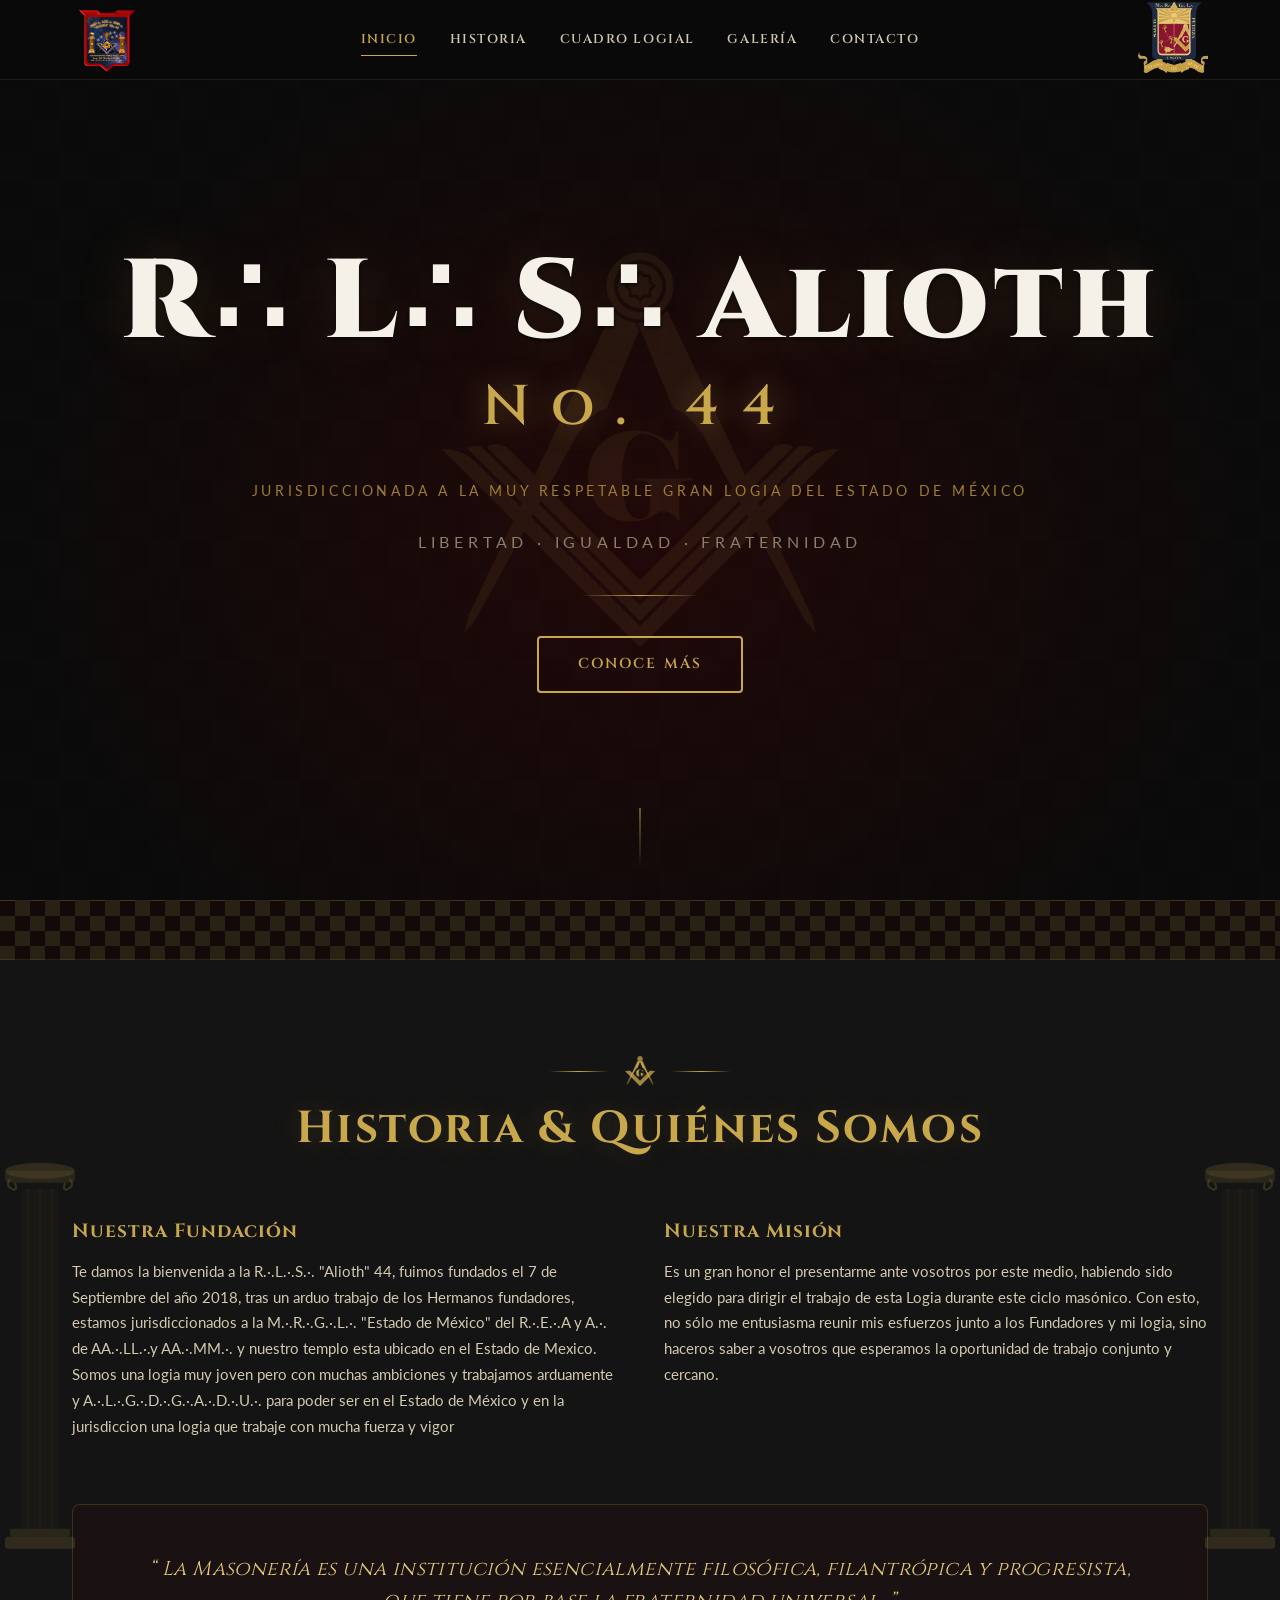
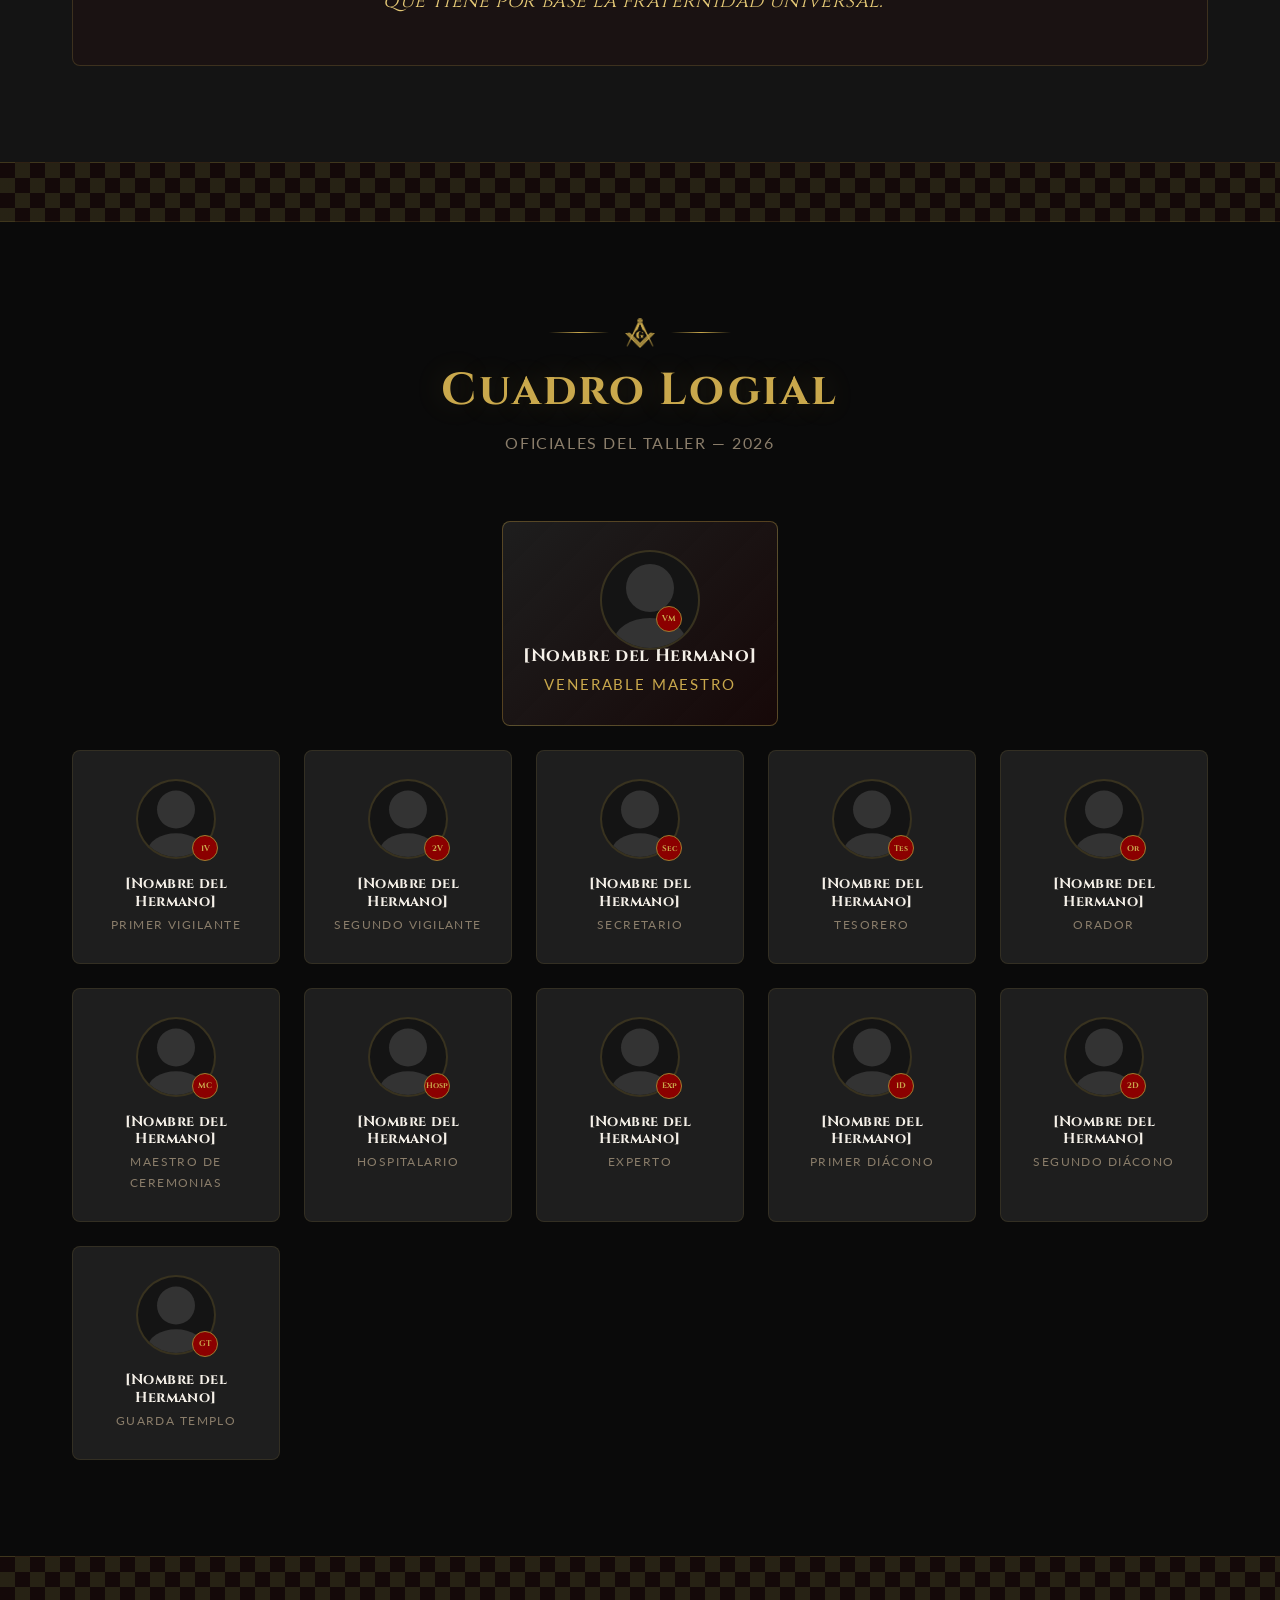
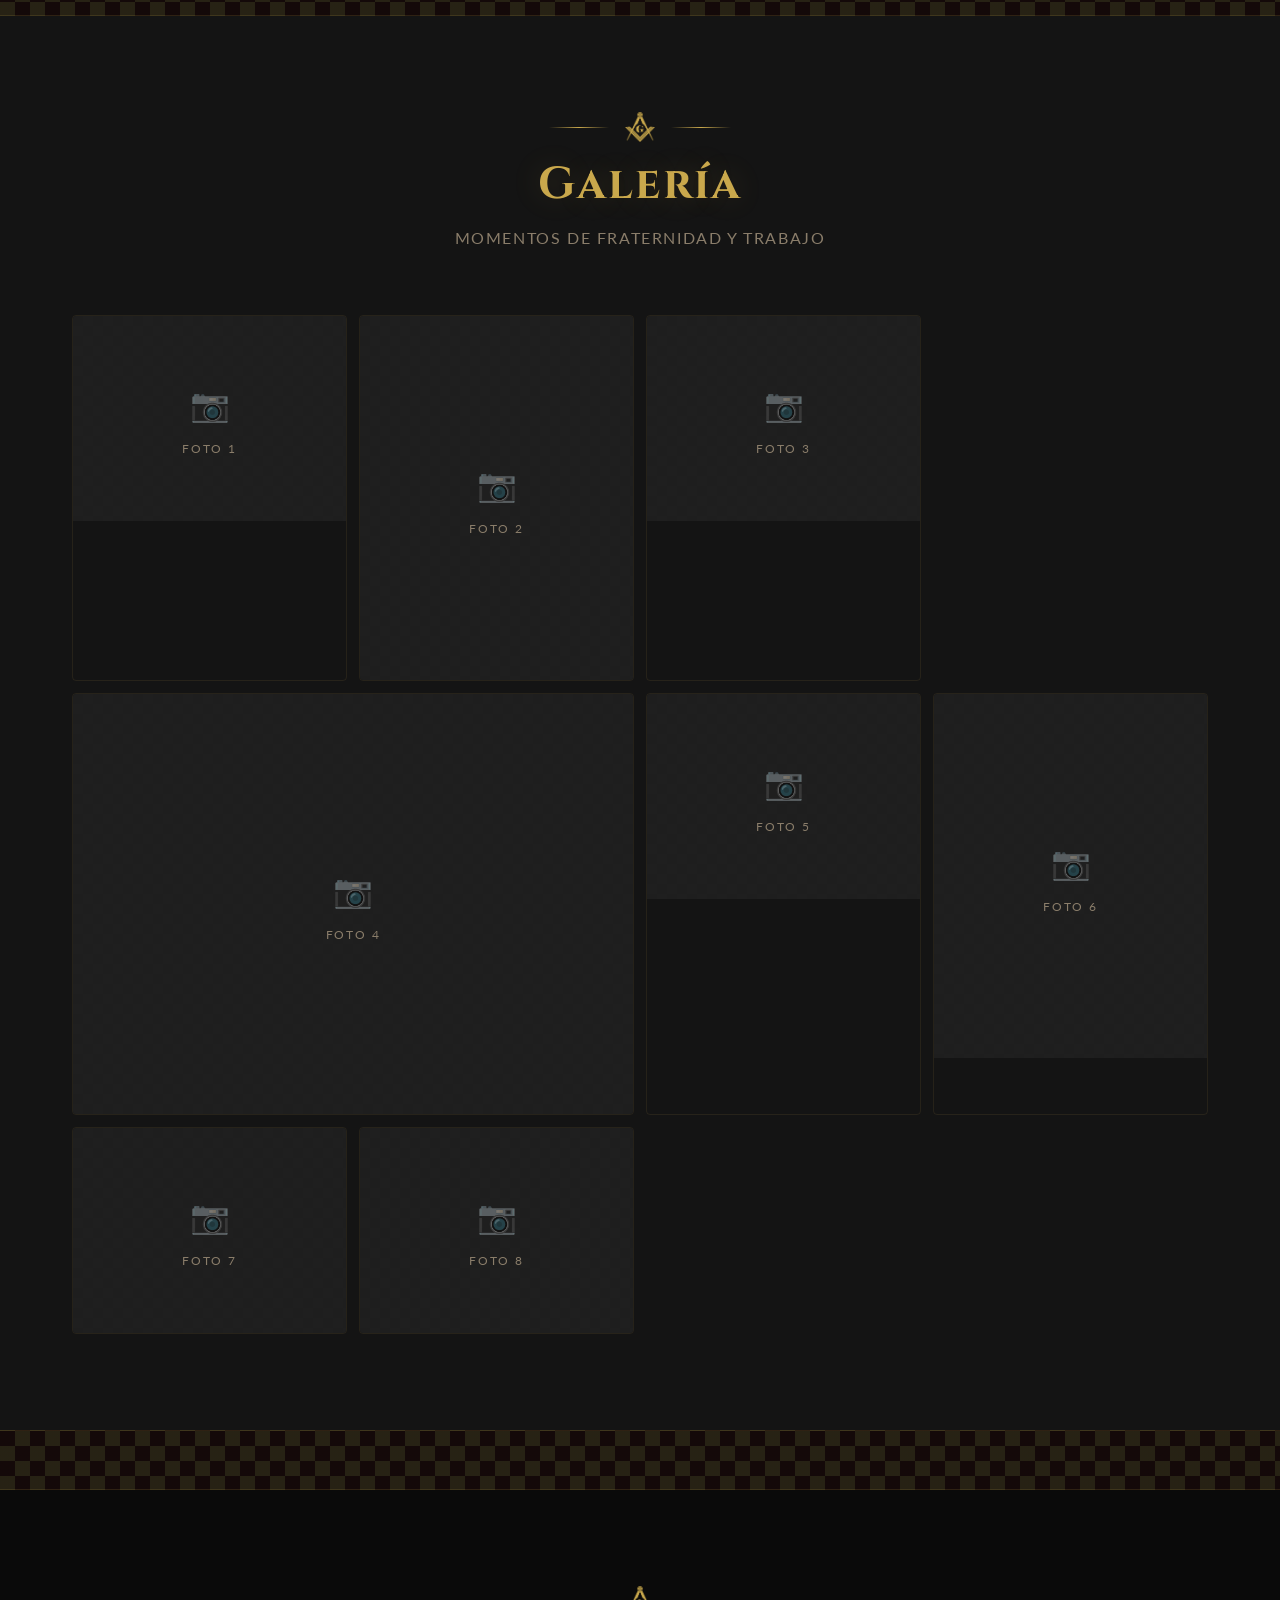
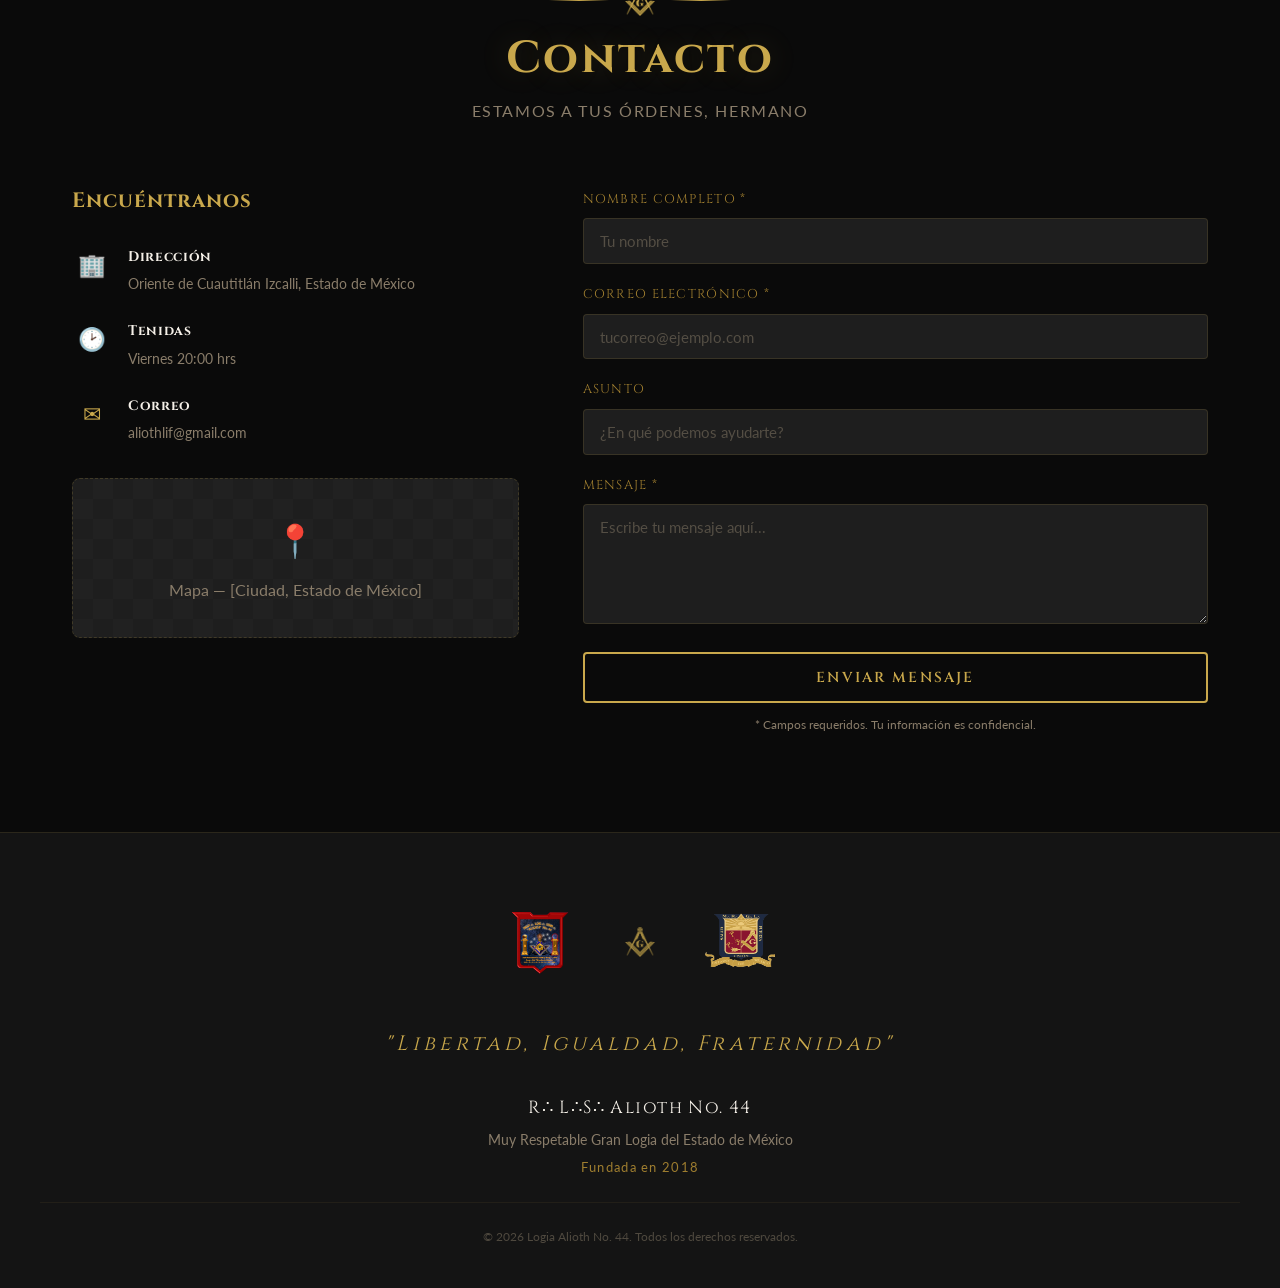
==== commit cbc43465: "Setting lodge data and logos" ====
--- a/index.html
+++ b/index.html
@@ -1,18 +1,24 @@
 <!DOCTYPE html>
 <html lang="es">
+
 <head>
   <meta charset="UTF-8" />
   <meta name="viewport" content="width=device-width, initial-scale=1.0" />
-  <meta name="description" content="Logia Masónica Alioth No. 44 — Muy Respetable Gran Logia del Estado de México" />
-  <title>Logia Alioth No. 44 | Gran Logia del Estado de México</title>
+  <meta name="description"
+    content="Respetable Logia Simbólica Alioth No. 44 — Muy Respetable Gran Logia del Estado de México" />
+  <title>Respetable Logia Simbólica Alioth No. 44 | Muy Respetable Gran Logia del Estado de México</title>
+  <meta name="description" content="">
 
   <!-- Google Fonts -->
   <link rel="preconnect" href="https://fonts.googleapis.com" />
   <link rel="preconnect" href="https://fonts.gstatic.com" crossorigin />
-  <link href="https://fonts.googleapis.com/css2?family=Cinzel:wght@400;600;700;900&family=Lato:wght@300;400;700&display=swap" rel="stylesheet" />
+  <link
+    href="https://fonts.googleapis.com/css2?family=Cinzel:wght@400;600;700;900&family=Lato:wght@300;400;700&display=swap"
+    rel="stylesheet" />
 
   <link rel="stylesheet" href="css/styles.css" />
 </head>
+
 <body>
 
   <!-- =====================================================
@@ -23,7 +29,7 @@
       <!-- Logo Logia -->
       <a href="#inicio" class="nav-logo">
         <div class="logo-placeholder logo-alioth" title="Logo Logia Alioth No. 44">
-          <span class="logo-placeholder-text">Logo<br>Alioth</span>
+          <img src="img/logo_alioth.png" alt="Logo Logia Alioth No. 44">
         </div>
       </a>
 
@@ -37,8 +43,8 @@
       </nav>
 
       <!-- Logo Gran Logia -->
-      <div class="logo-placeholder logo-gran-logia" title="Logo Gran Logia del Estado de México">
-        <span class="logo-placeholder-text">Logo Gran<br>Logia E.M.</span>
+      <div class="logo-placeholder logo-gran-logia" title="Logo Muy Respetable Gran Logia del Estado de México">
+        <img src="img/mrgledm.avif" alt="Muy Respetable Gran Logia del Estado de México">
       </div>
 
       <!-- Botón hamburguesa (móvil) -->
@@ -60,32 +66,15 @@
     <!-- Escuadra y Compás SVG central -->
     <div class="hero-symbol" aria-hidden="true">
       <!-- Square and Compass SVG -->
-      <svg viewBox="0 0 200 200" xmlns="http://www.w3.org/2000/svg" class="sq-compass-svg">
-        <!-- Escuadra (Square) -->
-        <g class="square-group">
-          <line x1="40" y1="60" x2="100" y2="160" stroke="#c9a84c" stroke-width="6" stroke-linecap="round"/>
-          <line x1="100" y1="160" x2="160" y2="60" stroke="#c9a84c" stroke-width="6" stroke-linecap="round"/>
-        </g>
-        <!-- Compás (Compass) -->
-        <g class="compass-group">
-          <line x1="100" y1="50" x2="55" y2="140" stroke="#c9a84c" stroke-width="5" stroke-linecap="round"/>
-          <line x1="100" y1="50" x2="145" y2="140" stroke="#c9a84c" stroke-width="5" stroke-linecap="round"/>
-          <!-- Punta del compás -->
-          <circle cx="100" cy="50" r="5" fill="#c9a84c"/>
-          <!-- Barra del compás -->
-          <line x1="68" y1="105" x2="132" y2="105" stroke="#c9a84c" stroke-width="4"/>
-        </g>
-        <!-- Letra G central -->
-        <text x="100" y="115" text-anchor="middle" fill="#c9a84c" font-size="28" font-family="Cinzel, serif" font-weight="700">G</text>
-      </svg>
+      <img src="img/mason.png" alt="Logo Logia Alioth No. 44" width="400" height="400">
     </div>
 
     <!-- Contenido Hero -->
     <div class="hero-content animate-fade-in">
-      <p class="hero-super">Muy Respetable Gran Logia del Estado de México</p>
-      <h1 class="hero-title">Logia Alioth</h1>
+      <h1 class="hero-title">R&there4; L&there4; S&there4; Alioth</h1>
       <div class="hero-number">No. 44</div>
-      <p class="hero-subtitle">Fraternidad · Razón · Virtud</p>
+      <p class="hero-super">Jurisdiccionada a la Muy Respetable Gran Logia del Estado de México</p>
+      <p class="hero-subtitle">Libertad · Igualdad · Fraternidad</p>
       <div class="hero-divider" aria-hidden="true"></div>
       <a href="#historia" class="btn btn-gold scroll-link">Conoce más</a>
     </div>
@@ -110,19 +99,19 @@
       <!-- Columna SVG -->
       <svg viewBox="0 0 80 400" xmlns="http://www.w3.org/2000/svg" class="column-svg">
         <!-- Capitel jónico -->
-        <rect x="5" y="10" width="70" height="12" rx="4" fill="#c9a84c" opacity="0.3"/>
-        <ellipse cx="40" cy="10" rx="35" ry="8" fill="#c9a84c" opacity="0.4"/>
+        <rect x="5" y="10" width="70" height="12" rx="4" fill="#c9a84c" opacity="0.3" />
+        <ellipse cx="40" cy="10" rx="35" ry="8" fill="#c9a84c" opacity="0.4" />
         <!-- Volutas jónicas -->
-        <path d="M10,18 Q5,25 12,28 Q18,31 15,22" stroke="#c9a84c" stroke-width="2" fill="none" opacity="0.5"/>
-        <path d="M70,18 Q75,25 68,28 Q62,31 65,22" stroke="#c9a84c" stroke-width="2" fill="none" opacity="0.5"/>
+        <path d="M10,18 Q5,25 12,28 Q18,31 15,22" stroke="#c9a84c" stroke-width="2" fill="none" opacity="0.5" />
+        <path d="M70,18 Q75,25 68,28 Q62,31 65,22" stroke="#c9a84c" stroke-width="2" fill="none" opacity="0.5" />
         <!-- Fuste -->
-        <rect x="22" y="28" width="36" height="340" fill="#c9a84c" opacity="0.08"/>
-        <line x1="28" y1="28" x2="28" y2="368" stroke="#c9a84c" stroke-width="1" opacity="0.2"/>
-        <line x1="40" y1="28" x2="40" y2="368" stroke="#c9a84c" stroke-width="1.5" opacity="0.15"/>
-        <line x1="52" y1="28" x2="52" y2="368" stroke="#c9a84c" stroke-width="1" opacity="0.2"/>
+        <rect x="22" y="28" width="36" height="340" fill="#c9a84c" opacity="0.08" />
+        <line x1="28" y1="28" x2="28" y2="368" stroke="#c9a84c" stroke-width="1" opacity="0.2" />
+        <line x1="40" y1="28" x2="40" y2="368" stroke="#c9a84c" stroke-width="1.5" opacity="0.15" />
+        <line x1="52" y1="28" x2="52" y2="368" stroke="#c9a84c" stroke-width="1" opacity="0.2" />
         <!-- Basa -->
-        <rect x="10" y="368" width="60" height="8" rx="2" fill="#c9a84c" opacity="0.3"/>
-        <rect x="5" y="376" width="70" height="12" rx="3" fill="#c9a84c" opacity="0.4"/>
+        <rect x="10" y="368" width="60" height="8" rx="2" fill="#c9a84c" opacity="0.3" />
+        <rect x="5" y="376" width="70" height="12" rx="3" fill="#c9a84c" opacity="0.4" />
       </svg>
     </div>
 
@@ -131,7 +120,7 @@
         <!-- Separador decorativo con escuadra/compás -->
         <div class="section-ornament" aria-hidden="true">
           <span class="ornament-line"></span>
-          <svg viewBox="0 0 40 40" class="ornament-icon"><use href="#sq-compass-small"/></svg>
+          <img src="img/mason.png" alt="mason" class="ornament-icon" width="40" height="40">
           <span class="ornament-line"></span>
         </div>
         <h2 class="section-title">Historia &amp; Quiénes Somos</h2>
@@ -142,14 +131,12 @@
         <div class="history-text animate-on-scroll">
           <h3 class="history-subtitle">Nuestra Fundación</h3>
           <p>
-            [Placeholder — Texto sobre la fundación de la Logia Alioth No. 44. Aquí se narrará la historia
-            de cómo fue constituida la logia, el año de su fundación, los fundadores y el contexto
-            histórico en que surgió bajo el amparo de la Muy Respetable Gran Logia del Estado de México.]
-          </p>
-          <p>
-            [Placeholder — Continuación del relato fundacional. Se puede incluir información sobre
-            la primera sede, los trabajos realizados, y los principios que guiaron a los hermanos
-            fundadores en la constitución de este taller masónico.]
+            Te damos la bienvenida a la R.·.L.·.S.·. "Alioth" 44, fuimos fundados el 7 de Septiembre del año 2018, tras
+            un arduo trabajo de los Hermanos fundadores, estamos jurisdiccionados a la M.·.R.·.G.·.L.·. "Estado de
+            México" del R.·.E.·.A y A.·. de AA.·.LL.·.y AA.·.MM.·. y nuestro templo esta ubicado en el Estado de Mexico.
+            Somos una logia muy joven pero con muchas ambiciones y trabajamos arduamente y
+            A.·.L.·.G.·.D.·.G.·.A.·.D.·.U.·. para poder ser en el Estado de México y en la jurisdiccion una logia que
+            trabaje con mucha fuerza y vigor
           </p>
         </div>
 
@@ -157,14 +144,10 @@
         <div class="history-text animate-on-scroll" style="animation-delay: 0.2s;">
           <h3 class="history-subtitle">Nuestra Misión</h3>
           <p>
-            [Placeholder — Descripción de la misión y valores de la Logia Alioth No. 44. Se incluirá
-            información sobre los principios masónicos que rigen el taller: la búsqueda de la verdad,
-            el perfeccionamiento moral del ser humano y el servicio a la humanidad.]
-          </p>
-          <p>
-            [Placeholder — Texto sobre las actividades filantrópicas, culturales y educativas que
-            realiza la logia en su comunidad. Descripción de cómo la fraternidad masónica se
-            traduce en acciones concretas de bien hacia la sociedad.]
+            Es un gran honor el presentarme ante vosotros por este medio, habiendo sido elegido para dirigir el trabajo
+            de esta Logia durante este ciclo masónico. Con esto, no sólo me entusiasma reunir mis esfuerzos junto a los
+            Fundadores y mi logia, sino haceros saber a vosotros que esperamos la oportunidad de trabajo conjunto y
+            cercano.
           </p>
         </div>
       </div>
@@ -174,8 +157,8 @@
         <div class="chess-floor history-chess" aria-hidden="true"></div>
         <div class="history-banner-content">
           <blockquote class="history-quote">
-            "La Masonería es una institución esencialmente filosófica, filantrópica y progresista,
-            que tiene por base la fraternidad universal."
+            La Masonería es una institución esencialmente filosófica, filantrópica y progresista,
+            que tiene por base la fraternidad universal.
           </blockquote>
         </div>
       </div>
@@ -183,16 +166,16 @@
 
     <div class="column-right decorative-column" aria-hidden="true">
       <svg viewBox="0 0 80 400" xmlns="http://www.w3.org/2000/svg" class="column-svg">
-        <rect x="5" y="10" width="70" height="12" rx="4" fill="#c9a84c" opacity="0.3"/>
-        <ellipse cx="40" cy="10" rx="35" ry="8" fill="#c9a84c" opacity="0.4"/>
-        <path d="M10,18 Q5,25 12,28 Q18,31 15,22" stroke="#c9a84c" stroke-width="2" fill="none" opacity="0.5"/>
-        <path d="M70,18 Q75,25 68,28 Q62,31 65,22" stroke="#c9a84c" stroke-width="2" fill="none" opacity="0.5"/>
-        <rect x="22" y="28" width="36" height="340" fill="#c9a84c" opacity="0.08"/>
-        <line x1="28" y1="28" x2="28" y2="368" stroke="#c9a84c" stroke-width="1" opacity="0.2"/>
-        <line x1="40" y1="28" x2="40" y2="368" stroke="#c9a84c" stroke-width="1.5" opacity="0.15"/>
-        <line x1="52" y1="28" x2="52" y2="368" stroke="#c9a84c" stroke-width="1" opacity="0.2"/>
-        <rect x="10" y="368" width="60" height="8" rx="2" fill="#c9a84c" opacity="0.3"/>
-        <rect x="5" y="376" width="70" height="12" rx="3" fill="#c9a84c" opacity="0.4"/>
+        <rect x="5" y="10" width="70" height="12" rx="4" fill="#c9a84c" opacity="0.3" />
+        <ellipse cx="40" cy="10" rx="35" ry="8" fill="#c9a84c" opacity="0.4" />
+        <path d="M10,18 Q5,25 12,28 Q18,31 15,22" stroke="#c9a84c" stroke-width="2" fill="none" opacity="0.5" />
+        <path d="M70,18 Q75,25 68,28 Q62,31 65,22" stroke="#c9a84c" stroke-width="2" fill="none" opacity="0.5" />
+        <rect x="22" y="28" width="36" height="340" fill="#c9a84c" opacity="0.08" />
+        <line x1="28" y1="28" x2="28" y2="368" stroke="#c9a84c" stroke-width="1" opacity="0.2" />
+        <line x1="40" y1="28" x2="40" y2="368" stroke="#c9a84c" stroke-width="1.5" opacity="0.15" />
+        <line x1="52" y1="28" x2="52" y2="368" stroke="#c9a84c" stroke-width="1" opacity="0.2" />
+        <rect x="10" y="368" width="60" height="8" rx="2" fill="#c9a84c" opacity="0.3" />
+        <rect x="5" y="376" width="70" height="12" rx="3" fill="#c9a84c" opacity="0.4" />
       </svg>
     </div>
   </section>
@@ -210,11 +193,11 @@
       <div class="section-header animate-on-scroll">
         <div class="section-ornament" aria-hidden="true">
           <span class="ornament-line"></span>
-          <svg viewBox="0 0 40 40" class="ornament-icon"><use href="#sq-compass-small"/></svg>
+          <img src="img/mason.png" alt="mason" class="ornament-icon" width="40" height="40">
           <span class="ornament-line"></span>
         </div>
         <h2 class="section-title">Cuadro Logial</h2>
-        <p class="section-subtitle">Oficiales del Taller — Año [AAAA]</p>
+        <p class="section-subtitle">Oficiales del Taller — 2026</p>
       </div>
 
       <!-- Tarjetas de oficiales -->
@@ -225,8 +208,8 @@
           <div class="officer-photo-wrapper">
             <div class="officer-photo-placeholder">
               <svg viewBox="0 0 80 80" xmlns="http://www.w3.org/2000/svg">
-                <circle cx="40" cy="30" r="20" fill="#333"/>
-                <ellipse cx="40" cy="75" rx="30" ry="20" fill="#333"/>
+                <circle cx="40" cy="30" r="20" fill="#333" />
+                <ellipse cx="40" cy="75" rx="30" ry="20" fill="#333" />
               </svg>
             </div>
             <div class="officer-badge">VM</div>
@@ -242,8 +225,8 @@
           <div class="officer-photo-wrapper">
             <div class="officer-photo-placeholder">
               <svg viewBox="0 0 80 80" xmlns="http://www.w3.org/2000/svg">
-                <circle cx="40" cy="30" r="20" fill="#333"/>
-                <ellipse cx="40" cy="75" rx="30" ry="20" fill="#333"/>
+                <circle cx="40" cy="30" r="20" fill="#333" />
+                <ellipse cx="40" cy="75" rx="30" ry="20" fill="#333" />
               </svg>
             </div>
             <div class="officer-badge">1V</div>
@@ -259,8 +242,8 @@
           <div class="officer-photo-wrapper">
             <div class="officer-photo-placeholder">
               <svg viewBox="0 0 80 80" xmlns="http://www.w3.org/2000/svg">
-                <circle cx="40" cy="30" r="20" fill="#333"/>
-                <ellipse cx="40" cy="75" rx="30" ry="20" fill="#333"/>
+                <circle cx="40" cy="30" r="20" fill="#333" />
+                <ellipse cx="40" cy="75" rx="30" ry="20" fill="#333" />
               </svg>
             </div>
             <div class="officer-badge">2V</div>
@@ -276,8 +259,8 @@
           <div class="officer-photo-wrapper">
             <div class="officer-photo-placeholder">
               <svg viewBox="0 0 80 80" xmlns="http://www.w3.org/2000/svg">
-                <circle cx="40" cy="30" r="20" fill="#333"/>
-                <ellipse cx="40" cy="75" rx="30" ry="20" fill="#333"/>
+                <circle cx="40" cy="30" r="20" fill="#333" />
+                <ellipse cx="40" cy="75" rx="30" ry="20" fill="#333" />
               </svg>
             </div>
             <div class="officer-badge">Sec</div>
@@ -293,8 +276,8 @@
           <div class="officer-photo-wrapper">
             <div class="officer-photo-placeholder">
               <svg viewBox="0 0 80 80" xmlns="http://www.w3.org/2000/svg">
-                <circle cx="40" cy="30" r="20" fill="#333"/>
-                <ellipse cx="40" cy="75" rx="30" ry="20" fill="#333"/>
+                <circle cx="40" cy="30" r="20" fill="#333" />
+                <ellipse cx="40" cy="75" rx="30" ry="20" fill="#333" />
               </svg>
             </div>
             <div class="officer-badge">Tes</div>
@@ -310,8 +293,8 @@
           <div class="officer-photo-wrapper">
             <div class="officer-photo-placeholder">
               <svg viewBox="0 0 80 80" xmlns="http://www.w3.org/2000/svg">
-                <circle cx="40" cy="30" r="20" fill="#333"/>
-                <ellipse cx="40" cy="75" rx="30" ry="20" fill="#333"/>
+                <circle cx="40" cy="30" r="20" fill="#333" />
+                <ellipse cx="40" cy="75" rx="30" ry="20" fill="#333" />
               </svg>
             </div>
             <div class="officer-badge">Or</div>
@@ -327,8 +310,8 @@
           <div class="officer-photo-wrapper">
             <div class="officer-photo-placeholder">
               <svg viewBox="0 0 80 80" xmlns="http://www.w3.org/2000/svg">
-                <circle cx="40" cy="30" r="20" fill="#333"/>
-                <ellipse cx="40" cy="75" rx="30" ry="20" fill="#333"/>
+                <circle cx="40" cy="30" r="20" fill="#333" />
+                <ellipse cx="40" cy="75" rx="30" ry="20" fill="#333" />
               </svg>
             </div>
             <div class="officer-badge">MC</div>
@@ -344,8 +327,8 @@
           <div class="officer-photo-wrapper">
             <div class="officer-photo-placeholder">
               <svg viewBox="0 0 80 80" xmlns="http://www.w3.org/2000/svg">
-                <circle cx="40" cy="30" r="20" fill="#333"/>
-                <ellipse cx="40" cy="75" rx="30" ry="20" fill="#333"/>
+                <circle cx="40" cy="30" r="20" fill="#333" />
+                <ellipse cx="40" cy="75" rx="30" ry="20" fill="#333" />
               </svg>
             </div>
             <div class="officer-badge">Hosp</div>
@@ -361,8 +344,8 @@
           <div class="officer-photo-wrapper">
             <div class="officer-photo-placeholder">
               <svg viewBox="0 0 80 80" xmlns="http://www.w3.org/2000/svg">
-                <circle cx="40" cy="30" r="20" fill="#333"/>
-                <ellipse cx="40" cy="75" rx="30" ry="20" fill="#333"/>
+                <circle cx="40" cy="30" r="20" fill="#333" />
+                <ellipse cx="40" cy="75" rx="30" ry="20" fill="#333" />
               </svg>
             </div>
             <div class="officer-badge">Exp</div>
@@ -378,8 +361,8 @@
           <div class="officer-photo-wrapper">
             <div class="officer-photo-placeholder">
               <svg viewBox="0 0 80 80" xmlns="http://www.w3.org/2000/svg">
-                <circle cx="40" cy="30" r="20" fill="#333"/>
-                <ellipse cx="40" cy="75" rx="30" ry="20" fill="#333"/>
+                <circle cx="40" cy="30" r="20" fill="#333" />
+                <ellipse cx="40" cy="75" rx="30" ry="20" fill="#333" />
               </svg>
             </div>
             <div class="officer-badge">1D</div>
@@ -395,8 +378,8 @@
           <div class="officer-photo-wrapper">
             <div class="officer-photo-placeholder">
               <svg viewBox="0 0 80 80" xmlns="http://www.w3.org/2000/svg">
-                <circle cx="40" cy="30" r="20" fill="#333"/>
-                <ellipse cx="40" cy="75" rx="30" ry="20" fill="#333"/>
+                <circle cx="40" cy="30" r="20" fill="#333" />
+                <ellipse cx="40" cy="75" rx="30" ry="20" fill="#333" />
               </svg>
             </div>
             <div class="officer-badge">2D</div>
@@ -412,8 +395,8 @@
           <div class="officer-photo-wrapper">
             <div class="officer-photo-placeholder">
               <svg viewBox="0 0 80 80" xmlns="http://www.w3.org/2000/svg">
-                <circle cx="40" cy="30" r="20" fill="#333"/>
-                <ellipse cx="40" cy="75" rx="30" ry="20" fill="#333"/>
+                <circle cx="40" cy="30" r="20" fill="#333" />
+                <ellipse cx="40" cy="75" rx="30" ry="20" fill="#333" />
               </svg>
             </div>
             <div class="officer-badge">GT</div>
@@ -441,7 +424,7 @@
       <div class="section-header animate-on-scroll">
         <div class="section-ornament" aria-hidden="true">
           <span class="ornament-line"></span>
-          <svg viewBox="0 0 40 40" class="ornament-icon"><use href="#sq-compass-small"/></svg>
+          <img src="img/mason.png" alt="mason" class="ornament-icon" width="40" height="40">
           <span class="ornament-line"></span>
         </div>
         <h2 class="section-title">Galería</h2>
@@ -479,7 +462,8 @@
         </a>
 
         <!-- Foto 4 -->
-        <a href="#lightbox-4" class="gallery-item gallery-item--wide lightbox-trigger" data-index="3" aria-label="Ver foto 4">
+        <a href="#lightbox-4" class="gallery-item gallery-item--wide lightbox-trigger" data-index="3"
+          aria-label="Ver foto 4">
           <div class="gallery-placeholder">
             <div class="chess-floor gallery-chess-bg" aria-hidden="true"></div>
             <span class="gallery-icon">&#128247;</span>
@@ -560,7 +544,7 @@
       <div class="section-header animate-on-scroll">
         <div class="section-ornament" aria-hidden="true">
           <span class="ornament-line"></span>
-          <svg viewBox="0 0 40 40" class="ornament-icon"><use href="#sq-compass-small"/></svg>
+          <img src="img/mason.png" alt="mason" class="ornament-icon" width="40" height="40">
           <span class="ornament-line"></span>
         </div>
         <h2 class="section-title">Contacto</h2>
@@ -577,7 +561,7 @@
             <div class="contact-icon">&#127970;</div>
             <div>
               <strong>Dirección</strong>
-              <p>[Dirección del Templo, Ciudad, Estado de México]</p>
+              <p>Oriente de Cuautitlán Izcalli, Estado de México</p>
             </div>
           </div>
 
@@ -585,7 +569,7 @@
             <div class="contact-icon">&#128337;</div>
             <div>
               <strong>Tenidas</strong>
-              <p>[Día y hora de las tenidas regulares]</p>
+              <p>Viernes 20:00 hrs</p>
             </div>
           </div>
 
@@ -593,7 +577,7 @@
             <div class="contact-icon">&#9993;</div>
             <div>
               <strong>Correo</strong>
-              <p>[correo@logialioth44.org]</p>
+              <p>aliothlif@gmail.com</p>
             </div>
           </div>
 
@@ -601,7 +585,8 @@
           <div class="map-placeholder animate-on-scroll">
             <div class="chess-floor" style="position:absolute;inset:0;opacity:0.2;"></div>
             <span style="position:relative;z-index:1;color:var(--gold);font-size:2rem;">&#128205;</span>
-            <span style="position:relative;z-index:1;color:var(--text-muted);margin-top:0.5rem;">Mapa — [Ciudad, Estado de México]</span>
+            <span style="position:relative;z-index:1;color:var(--text-muted);margin-top:0.5rem;">Mapa — [Ciudad, Estado
+              de México]</span>
           </div>
         </div>
 
@@ -615,26 +600,25 @@
           <form class="contact-form" id="contact-form" action="#" method="POST" novalidate>
             <div class="form-group">
               <label for="nombre" class="form-label">Nombre completo *</label>
-              <input type="text" id="nombre" name="nombre" class="form-input"
-                     placeholder="Tu nombre" required autocomplete="name" />
+              <input type="text" id="nombre" name="nombre" class="form-input" placeholder="Tu nombre" required
+                autocomplete="name" />
             </div>
 
             <div class="form-group">
               <label for="correo" class="form-label">Correo electrónico *</label>
-              <input type="email" id="correo" name="correo" class="form-input"
-                     placeholder="tucorreo@ejemplo.com" required autocomplete="email" />
+              <input type="email" id="correo" name="correo" class="form-input" placeholder="tucorreo@ejemplo.com"
+                required autocomplete="email" />
             </div>
 
             <div class="form-group">
               <label for="asunto" class="form-label">Asunto</label>
-              <input type="text" id="asunto" name="asunto" class="form-input"
-                     placeholder="¿En qué podemos ayudarte?" />
+              <input type="text" id="asunto" name="asunto" class="form-input" placeholder="¿En qué podemos ayudarte?" />
             </div>
 
             <div class="form-group">
               <label for="mensaje" class="form-label">Mensaje *</label>
               <textarea id="mensaje" name="mensaje" class="form-input form-textarea"
-                        placeholder="Escribe tu mensaje aquí..." rows="5" required></textarea>
+                placeholder="Escribe tu mensaje aquí..." rows="5" required></textarea>
             </div>
 
             <button type="submit" class="btn btn-gold btn-full">
@@ -663,22 +647,15 @@
       <!-- Logos -->
       <div class="footer-logos">
         <div class="logo-placeholder logo-alioth logo-footer" title="Logo Logia Alioth No. 44">
-          <span class="logo-placeholder-text">Logo<br>Alioth 44</span>
+          <img src="img/logo_alioth.png" alt="Logo Logia Alioth No. 44" class="logo-alioth" width="70" height="70">
         </div>
         <div class="footer-logos-divider" aria-hidden="true">
           <!-- Escuadra y compás pequeño -->
-          <svg viewBox="0 0 60 60" xmlns="http://www.w3.org/2000/svg" width="60" height="60">
-            <line x1="15" y1="20" x2="30" y2="48" stroke="#c9a84c" stroke-width="4" stroke-linecap="round"/>
-            <line x1="30" y1="48" x2="45" y2="20" stroke="#c9a84c" stroke-width="4" stroke-linecap="round"/>
-            <line x1="30" y1="15" x2="18" y2="42" stroke="#c9a84c" stroke-width="3" stroke-linecap="round"/>
-            <line x1="30" y1="15" x2="42" y2="42" stroke="#c9a84c" stroke-width="3" stroke-linecap="round"/>
-            <circle cx="30" cy="15" r="3" fill="#c9a84c"/>
-            <line x1="22" y1="32" x2="38" y2="32" stroke="#c9a84c" stroke-width="2.5"/>
-            <text x="30" y="37" text-anchor="middle" fill="#c9a84c" font-size="9" font-family="Cinzel, serif" font-weight="700">G</text>
-          </svg>
+          <img src="img/mason.png" alt="mason" class="ornament-icon" width="40" height="40">
         </div>
         <div class="logo-placeholder logo-gran-logia logo-footer" title="Logo Gran Logia del Estado de México">
-          <span class="logo-placeholder-text">Logo Gran<br>Logia E.M.</span>
+          <img src="img/mrgledm.avif" alt="Logo Gran Logia del Estado de México" class="logo-gran-logia" width="70"
+            height="70">
         </div>
       </div>
 
@@ -687,9 +664,9 @@
 
       <!-- Información -->
       <div class="footer-info">
-        <p class="footer-name">Logia Alioth No. 44</p>
+        <p class="footer-name">R&there4; L&there4;S&there4; Alioth No. 44</p>
         <p class="footer-org">Muy Respetable Gran Logia del Estado de México</p>
-        <p class="footer-year">Fundada en [Año de Fundación]</p>
+        <p class="footer-year">Fundada en 2018</p>
       </div>
 
       <!-- Derechos reservados -->
@@ -708,18 +685,20 @@
       <!-- Escuadra y Compás pequeño para ornamentos -->
       <symbol id="sq-compass-small" viewBox="0 0 40 40">
         <!-- Escuadra -->
-        <line x1="8" y1="12" x2="20" y2="32" stroke="#c9a84c" stroke-width="2.5" stroke-linecap="round"/>
-        <line x1="20" y1="32" x2="32" y2="12" stroke="#c9a84c" stroke-width="2.5" stroke-linecap="round"/>
+        <line x1="8" y1="12" x2="20" y2="32" stroke="#c9a84c" stroke-width="2.5" stroke-linecap="round" />
+        <line x1="20" y1="32" x2="32" y2="12" stroke="#c9a84c" stroke-width="2.5" stroke-linecap="round" />
         <!-- Compás -->
-        <line x1="20" y1="8" x2="11" y2="28" stroke="#c9a84c" stroke-width="2" stroke-linecap="round"/>
-        <line x1="20" y1="8" x2="29" y2="28" stroke="#c9a84c" stroke-width="2" stroke-linecap="round"/>
-        <circle cx="20" cy="8" r="2" fill="#c9a84c"/>
-        <line x1="14" y1="20" x2="26" y2="20" stroke="#c9a84c" stroke-width="1.5"/>
-        <text x="20" y="24" text-anchor="middle" fill="#c9a84c" font-size="7" font-family="Cinzel,serif" font-weight="700">G</text>
+        <line x1="20" y1="8" x2="11" y2="28" stroke="#c9a84c" stroke-width="2" stroke-linecap="round" />
+        <line x1="20" y1="8" x2="29" y2="28" stroke="#c9a84c" stroke-width="2" stroke-linecap="round" />
+        <circle cx="20" cy="8" r="2" fill="#c9a84c" />
+        <line x1="14" y1="20" x2="26" y2="20" stroke="#c9a84c" stroke-width="1.5" />
+        <text x="20" y="24" text-anchor="middle" fill="#c9a84c" font-size="7" font-family="Cinzel,serif"
+          font-weight="700">G</text>
       </symbol>
     </defs>
   </svg>
 
   <script src="js/main.js"></script>
 </body>
-</html>
+
+</html>
--- a/css/styles.css
+++ b/css/styles.css
@@ -5,32 +5,34 @@
 
 /* ── Variables CSS ─────────────────────────────────── */
 :root {
-  --black:        #0a0a0a;
-  --black-mid:    #141414;
-  --black-soft:   #1e1e1e;
-  --dark-red:     #8b0000;
+  --black: #0a0a0a;
+  --black-mid: #141414;
+  --black-soft: #1e1e1e;
+  --dark-red: #8b0000;
   --dark-red-hover: #a80000;
-  --gold:         #c9a84c;
-  --gold-light:   #e4c876;
-  --gold-dark:    #9e7d2f;
-  --white:        #f5f0e8;
-  --text-main:    #d4c9b0;
-  --text-muted:   #8a7d6a;
-  --text-dark:    #2a2a2a;
-
-  --font-title:   'Cinzel', 'Georgia', serif;
-  --font-body:    'Lato', 'Helvetica Neue', sans-serif;
-
-  --transition:   0.3s ease;
-  --radius:       4px;
-  --radius-lg:    8px;
-
-  --nav-height:   80px;
-  --max-width:    1200px;
+  --gold: #c9a84c;
+  --gold-light: #e4c876;
+  --gold-dark: #9e7d2f;
+  --white: #f5f0e8;
+  --text-main: #d4c9b0;
+  --text-muted: #8a7d6a;
+  --text-dark: #2a2a2a;
+
+  --font-title: "Cinzel", "Georgia", serif;
+  --font-body: "Lato", "Helvetica Neue", sans-serif;
+
+  --transition: 0.3s ease;
+  --radius: 4px;
+  --radius-lg: 8px;
+
+  --nav-height: 80px;
+  --max-width: 1200px;
 }
 
 /* ── Reset & Base ──────────────────────────────────── */
-*, *::before, *::after {
+*,
+*::before,
+*::after {
   box-sizing: border-box;
   margin: 0;
   padding: 0;
@@ -61,9 +63,14 @@
   transition: color var(--transition);
 }
 
-a:hover { color: var(--gold-light); }
-
-h1, h2, h3, h4 {
+a:hover {
+  color: var(--gold-light);
+}
+
+h1,
+h2,
+h3,
+h4 {
   font-family: var(--font-title);
   line-height: 1.2;
   letter-spacing: 0.05em;
@@ -99,7 +106,7 @@
 }
 
 .btn::before {
-  content: '';
+  content: "";
   position: absolute;
   inset: 0;
   background: var(--gold);
@@ -108,7 +115,9 @@
   z-index: 0;
 }
 
-.btn:hover::before { transform: translateX(0); }
+.btn:hover::before {
+  transform: translateX(0);
+}
 
 .btn-gold {
   color: var(--gold);
@@ -119,17 +128,23 @@
   color: var(--black);
 }
 
-.btn span, .btn:hover { position: relative; z-index: 1; }
-
-.btn-full { width: 100%; text-align: center; }
+.btn span,
+.btn:hover {
+  position: relative;
+  z-index: 1;
+}
+
+.btn-full {
+  width: 100%;
+  text-align: center;
+}
 
 /* ── Piso Ajedrezado ───────────────────────────────── */
 .chess-floor {
-  background-image:
-    repeating-conic-gradient(
-      rgba(255,255,255,0.06) 0% 25%,
-      rgba(0,0,0,0.0) 0% 50%
-    );
+  background-image: repeating-conic-gradient(
+    rgba(255, 255, 255, 0.06) 0% 25%,
+    rgba(0, 0, 0, 0) 0% 50%
+  );
   background-size: 40px 40px;
   background-position: 0 0;
 }
@@ -144,14 +159,13 @@
 .chess-separator-floor {
   width: 100%;
   height: 60px;
-  background-image:
-    repeating-conic-gradient(
-      rgba(201,168,76,0.15) 0% 25%,
-      rgba(139,0,0,0.08) 0% 50%
-    );
+  background-image: repeating-conic-gradient(
+    rgba(201, 168, 76, 0.15) 0% 25%,
+    rgba(139, 0, 0, 0.08) 0% 50%
+  );
   background-size: 30px 30px;
-  border-top: 1px solid rgba(201,168,76,0.15);
-  border-bottom: 1px solid rgba(201,168,76,0.15);
+  border-top: 1px solid rgba(201, 168, 76, 0.15);
+  border-bottom: 1px solid rgba(201, 168, 76, 0.15);
 }
 
 /* ── Encabezados de Sección ────────────────────────── */
@@ -164,7 +178,7 @@
   font-size: clamp(1.8rem, 4vw, 2.8rem);
   color: var(--gold);
   margin-bottom: 0.75rem;
-  text-shadow: 0 0 30px rgba(201,168,76,0.2);
+  text-shadow: 0 0 30px rgba(201, 168, 76, 0.2);
 }
 
 .section-subtitle {
@@ -201,9 +215,7 @@
   display: flex;
   align-items: center;
   justify-content: center;
-  border: 1.5px dashed var(--gold-dark);
   border-radius: var(--radius);
-  background: rgba(201,168,76,0.05);
   text-align: center;
   color: var(--gold-dark);
   font-family: var(--font-body);
@@ -215,10 +227,18 @@
   cursor: pointer;
 }
 
-.logo-placeholder-text { pointer-events: none; }
-
-.logo-alioth { width: 70px; height: 70px; }
-.logo-gran-logia { width: 70px; height: 70px; }
+.logo-placeholder-text {
+  pointer-events: none;
+}
+
+.logo-alioth {
+  width: 70px;
+  height: 70px;
+}
+.logo-gran-logia {
+  width: 70px;
+  height: 70px;
+}
 
 /* ── NAVBAR ────────────────────────────────────────── */
 .navbar {
@@ -228,17 +248,19 @@
   right: 0;
   z-index: 1000;
   height: var(--nav-height);
-  background: rgba(10,10,10,0.85);
+  background: rgba(10, 10, 10, 0.85);
   backdrop-filter: blur(12px);
   -webkit-backdrop-filter: blur(12px);
-  border-bottom: 1px solid rgba(201,168,76,0.12);
-  transition: background var(--transition), box-shadow var(--transition);
+  border-bottom: 1px solid rgba(201, 168, 76, 0.12);
+  transition:
+    background var(--transition),
+    box-shadow var(--transition);
 }
 
 .navbar.scrolled {
-  background: rgba(10,10,10,0.97);
-  box-shadow: 0 2px 20px rgba(0,0,0,0.5);
-  border-bottom-color: rgba(201,168,76,0.25);
+  background: rgba(10, 10, 10, 0.97);
+  box-shadow: 0 2px 20px rgba(0, 0, 0, 0.5);
+  border-bottom-color: rgba(201, 168, 76, 0.25);
 }
 
 .nav-container {
@@ -252,7 +274,10 @@
   gap: 1rem;
 }
 
-.nav-logo { display: flex; align-items: center; }
+.nav-logo {
+  display: flex;
+  align-items: center;
+}
 
 .nav-links {
   display: flex;
@@ -270,12 +295,14 @@
   color: var(--text-main);
   padding: 0.5rem 0.9rem;
   border-radius: var(--radius);
-  transition: color var(--transition), background var(--transition);
+  transition:
+    color var(--transition),
+    background var(--transition);
   position: relative;
 }
 
 .nav-link::after {
-  content: '';
+  content: "";
   position: absolute;
   bottom: 2px;
   left: 0.9rem;
@@ -341,7 +368,11 @@
   text-align: center;
   padding: calc(var(--nav-height) + 2rem) 2rem 4rem;
   overflow: hidden;
-  background: radial-gradient(ellipse at 50% 60%, rgba(139,0,0,0.18) 0%, var(--black) 70%);
+  background: radial-gradient(
+    ellipse at 50% 60%,
+    rgba(139, 0, 0, 0.18) 0%,
+    var(--black) 70%
+  );
 }
 
 /* Piso ajedrezado de fondo en hero */
@@ -388,8 +419,8 @@
   font-weight: 900;
   color: var(--white);
   text-shadow:
-    0 0 60px rgba(201,168,76,0.15),
-    0 2px 4px rgba(0,0,0,0.8);
+    0 0 60px rgba(201, 168, 76, 0.15),
+    0 2px 4px rgba(0, 0, 0, 0.8);
   line-height: 1;
   margin-bottom: 0;
 }
@@ -401,7 +432,7 @@
   color: var(--gold);
   letter-spacing: 0.4em;
   margin-bottom: 1.5rem;
-  text-shadow: 0 0 30px rgba(201,168,76,0.4);
+  text-shadow: 0 0 30px rgba(201, 168, 76, 0.4);
 }
 
 .hero-subtitle {
@@ -437,10 +468,22 @@
 }
 
 @keyframes scrollLine {
-  0% { transform: scaleY(0); transform-origin: top; }
-  50% { transform: scaleY(1); transform-origin: top; }
-  51% { transform: scaleY(1); transform-origin: bottom; }
-  100% { transform: scaleY(0); transform-origin: bottom; }
+  0% {
+    transform: scaleY(0);
+    transform-origin: top;
+  }
+  50% {
+    transform: scaleY(1);
+    transform-origin: top;
+  }
+  51% {
+    transform: scaleY(1);
+    transform-origin: bottom;
+  }
+  100% {
+    transform: scaleY(0);
+    transform-origin: bottom;
+  }
 }
 
 /* ── HISTORIA / QUIÉNES SOMOS ──────────────────────── */
@@ -461,8 +504,13 @@
   pointer-events: none;
 }
 
-.column-left { left: 0; }
-.column-right { right: 0; transform: scaleX(-1); }
+.column-left {
+  left: 0;
+}
+.column-right {
+  right: 0;
+  transform: scaleX(-1);
+}
 
 .column-svg {
   height: 100%;
@@ -493,11 +541,11 @@
 /* Banner con cita */
 .history-image-banner {
   position: relative;
-  border: 1px solid rgba(201,168,76,0.2);
+  border: 1px solid rgba(201, 168, 76, 0.2);
   border-radius: var(--radius-lg);
   overflow: hidden;
   padding: 3rem 4rem;
-  background: rgba(139,0,0,0.06);
+  background: rgba(139, 0, 0, 0.06);
 }
 
 .history-chess {
@@ -507,7 +555,10 @@
   background-size: 30px 30px;
 }
 
-.history-banner-content { position: relative; z-index: 1; }
+.history-banner-content {
+  position: relative;
+  z-index: 1;
+}
 
 .history-quote {
   font-family: var(--font-title);
@@ -520,8 +571,12 @@
   border-left: none;
 }
 
-.history-quote::before { content: '\201C'; }
-.history-quote::after  { content: '\201D'; }
+.history-quote::before {
+  content: "\201C";
+}
+.history-quote::after {
+  content: "\201D";
+}
 
 /* ── CUADRO LOGIAL ─────────────────────────────────── */
 .officers {
@@ -537,42 +592,54 @@
 /* Tarjeta oficial */
 .officer-card {
   background: var(--black-soft);
-  border: 1px solid rgba(201,168,76,0.12);
+  border: 1px solid rgba(201, 168, 76, 0.12);
   border-radius: var(--radius-lg);
   padding: 1.75rem 1.25rem;
   text-align: center;
-  transition: transform var(--transition), border-color var(--transition), box-shadow var(--transition);
+  transition:
+    transform var(--transition),
+    border-color var(--transition),
+    box-shadow var(--transition);
   position: relative;
   overflow: hidden;
 }
 
 .officer-card::before {
-  content: '';
+  content: "";
   position: absolute;
   bottom: 0;
   left: 0;
   right: 0;
   height: 3px;
-  background: linear-gradient(90deg, var(--dark-red), var(--gold), var(--dark-red));
+  background: linear-gradient(
+    90deg,
+    var(--dark-red),
+    var(--gold),
+    var(--dark-red)
+  );
   transform: scaleX(0);
   transition: transform var(--transition);
 }
 
 .officer-card:hover {
   transform: translateY(-4px);
-  border-color: rgba(201,168,76,0.35);
-  box-shadow: 0 8px 30px rgba(0,0,0,0.4), 0 0 20px rgba(201,168,76,0.06);
-}
-
-.officer-card:hover::before { transform: scaleX(1); }
+  border-color: rgba(201, 168, 76, 0.35);
+  box-shadow:
+    0 8px 30px rgba(0, 0, 0, 0.4),
+    0 0 20px rgba(201, 168, 76, 0.06);
+}
+
+.officer-card:hover::before {
+  transform: scaleX(1);
+}
 
 /* Tarjeta destacada (Venerable Maestro) */
 .officer-card--featured {
   grid-column: 1 / -1;
   max-width: 280px;
   margin: 0 auto;
-  border-color: rgba(201,168,76,0.35);
-  background: linear-gradient(135deg, var(--black-soft), rgba(139,0,0,0.1));
+  border-color: rgba(201, 168, 76, 0.35);
+  background: linear-gradient(135deg, var(--black-soft), rgba(139, 0, 0, 0.1));
 }
 
 .officer-card--featured .officer-photo-placeholder {
@@ -603,7 +670,7 @@
   height: 100%;
   border-radius: 50%;
   background: var(--black-mid);
-  border: 2px solid rgba(201,168,76,0.2);
+  border: 2px solid rgba(201, 168, 76, 0.2);
   overflow: hidden;
   display: flex;
   align-items: center;
@@ -667,14 +734,16 @@
   position: relative;
   overflow: hidden;
   border-radius: var(--radius);
-  border: 1px solid rgba(201,168,76,0.1);
-  transition: transform var(--transition), border-color var(--transition);
+  border: 1px solid rgba(201, 168, 76, 0.1);
+  transition:
+    transform var(--transition),
+    border-color var(--transition);
   cursor: pointer;
 }
 
 .gallery-item:hover {
   transform: scale(1.02);
-  border-color: rgba(201,168,76,0.4);
+  border-color: rgba(201, 168, 76, 0.4);
   z-index: 1;
 }
 
@@ -724,11 +793,11 @@
 
 /* Hover overlay en galería */
 .gallery-item::after {
-  content: '&#128269;';
-  content: '🔍';
+  content: "&#128269;";
+  content: "🔍";
   position: absolute;
   inset: 0;
-  background: rgba(139,0,0,0.5);
+  background: rgba(139, 0, 0, 0.5);
   display: flex;
   align-items: center;
   justify-content: center;
@@ -737,7 +806,9 @@
   font-size: 2rem;
 }
 
-.gallery-item:hover::after { opacity: 1; }
+.gallery-item:hover::after {
+  opacity: 1;
+}
 
 /* ── LIGHTBOX ──────────────────────────────────────── */
 .lightbox {
@@ -749,7 +820,9 @@
   justify-content: center;
   visibility: hidden;
   opacity: 0;
-  transition: opacity 0.3s ease, visibility 0.3s ease;
+  transition:
+    opacity 0.3s ease,
+    visibility 0.3s ease;
 }
 
 .lightbox.active {
@@ -760,7 +833,7 @@
 .lightbox-overlay {
   position: absolute;
   inset: 0;
-  background: rgba(0,0,0,0.92);
+  background: rgba(0, 0, 0, 0.92);
   cursor: pointer;
 }
 
@@ -786,7 +859,7 @@
   width: 100%;
   min-height: 400px;
   background: var(--black-soft);
-  border: 1px solid rgba(201,168,76,0.2);
+  border: 1px solid rgba(201, 168, 76, 0.2);
   border-radius: var(--radius-lg);
   display: flex;
   flex-direction: column;
@@ -806,7 +879,9 @@
   font-size: 2rem;
   cursor: pointer;
   line-height: 1;
-  transition: color var(--transition), transform var(--transition);
+  transition:
+    color var(--transition),
+    transform var(--transition);
 }
 
 .lightbox-close:hover {
@@ -816,8 +891,8 @@
 
 .lightbox-prev,
 .lightbox-next {
-  background: rgba(201,168,76,0.1);
-  border: 1px solid rgba(201,168,76,0.3);
+  background: rgba(201, 168, 76, 0.1);
+  border: 1px solid rgba(201, 168, 76, 0.3);
   color: var(--gold);
   font-size: 2rem;
   width: 48px;
@@ -833,7 +908,7 @@
 
 .lightbox-prev:hover,
 .lightbox-next:hover {
-  background: rgba(201,168,76,0.25);
+  background: rgba(201, 168, 76, 0.25);
   border-color: var(--gold);
 }
 
@@ -900,7 +975,7 @@
   margin-top: 2rem;
   height: 160px;
   background: var(--black-soft);
-  border: 1px dashed rgba(201,168,76,0.2);
+  border: 1px dashed rgba(201, 168, 76, 0.2);
   border-radius: var(--radius-lg);
   display: flex;
   flex-direction: column;
@@ -929,23 +1004,30 @@
   width: 100%;
   padding: 0.8rem 1rem;
   background: var(--black-soft);
-  border: 1px solid rgba(201,168,76,0.15);
+  border: 1px solid rgba(201, 168, 76, 0.15);
   border-radius: var(--radius);
   color: var(--text-main);
   font-family: var(--font-body);
   font-size: 0.95rem;
-  transition: border-color var(--transition), box-shadow var(--transition);
+  transition:
+    border-color var(--transition),
+    box-shadow var(--transition);
   outline: none;
 }
 
 .form-input:focus {
-  border-color: rgba(201,168,76,0.5);
-  box-shadow: 0 0 0 3px rgba(201,168,76,0.08);
-}
-
-.form-input::placeholder { color: rgba(138,125,106,0.5); }
-
-.form-textarea { resize: vertical; min-height: 120px; }
+  border-color: rgba(201, 168, 76, 0.5);
+  box-shadow: 0 0 0 3px rgba(201, 168, 76, 0.08);
+}
+
+.form-input::placeholder {
+  color: rgba(138, 125, 106, 0.5);
+}
+
+.form-textarea {
+  resize: vertical;
+  min-height: 120px;
+}
 
 .form-notice {
   font-size: 0.75rem;
@@ -958,21 +1040,23 @@
   display: none;
   margin-top: 1rem;
   padding: 1rem;
-  background: rgba(201,168,76,0.08);
-  border: 1px solid rgba(201,168,76,0.3);
+  background: rgba(201, 168, 76, 0.08);
+  border: 1px solid rgba(201, 168, 76, 0.3);
   border-radius: var(--radius);
   color: var(--gold);
   text-align: center;
   font-size: 0.9rem;
 }
 
-.form-success.visible { display: block; }
+.form-success.visible {
+  display: block;
+}
 
 /* ── FOOTER ────────────────────────────────────────── */
 .footer {
   position: relative;
   background: var(--black-mid);
-  border-top: 1px solid rgba(201,168,76,0.12);
+  border-top: 1px solid rgba(201, 168, 76, 0.12);
   overflow: hidden;
   padding: 4rem 2rem 2.5rem;
 }
@@ -1045,9 +1129,9 @@
 
 .footer-rights {
   font-size: 0.75rem;
-  color: rgba(138,125,106,0.5);
+  color: rgba(138, 125, 106, 0.5);
   padding-top: 1.5rem;
-  border-top: 1px solid rgba(201,168,76,0.08);
+  border-top: 1px solid rgba(201, 168, 76, 0.08);
   margin-top: 1.5rem;
 }
 
@@ -1071,7 +1155,9 @@
 .animate-on-scroll {
   opacity: 0;
   transform: translateY(25px);
-  transition: opacity 0.7s ease, transform 0.7s ease;
+  transition:
+    opacity 0.7s ease,
+    transform 0.7s ease;
 }
 
 .animate-on-scroll.visible {
@@ -1114,7 +1200,9 @@
     --nav-height: 68px;
   }
 
-  .section { padding: 4rem 0; }
+  .section {
+    padding: 4rem 0;
+  }
 
   /* Navbar móvil */
   .nav-hamburger {
@@ -1128,13 +1216,13 @@
     width: 75vw;
     max-width: 300px;
     height: 100dvh;
-    background: rgba(10,10,10,0.98);
+    background: rgba(10, 10, 10, 0.98);
     backdrop-filter: blur(20px);
     flex-direction: column;
     align-items: flex-start;
     gap: 0;
     padding: calc(var(--nav-height) + 1.5rem) 1.5rem 2rem;
-    border-left: 1px solid rgba(201,168,76,0.15);
+    border-left: 1px solid rgba(201, 168, 76, 0.15);
     transition: right 0.35s ease;
     z-index: 1050;
   }
@@ -1147,10 +1235,12 @@
     width: 100%;
     padding: 1rem 0;
     font-size: 1rem;
-    border-bottom: 1px solid rgba(201,168,76,0.08);
-  }
-
-  .nav-link::after { display: none; }
+    border-bottom: 1px solid rgba(201, 168, 76, 0.08);
+  }
+
+  .nav-link::after {
+    display: none;
+  }
 
   /* Logo en móvil */
   .logo-alioth,
@@ -1165,7 +1255,9 @@
   }
 
   /* Historia */
-  .history-image-banner { padding: 2rem 1.5rem; }
+  .history-image-banner {
+    padding: 2rem 1.5rem;
+  }
 
   /* Oficiales */
   .officers-grid {
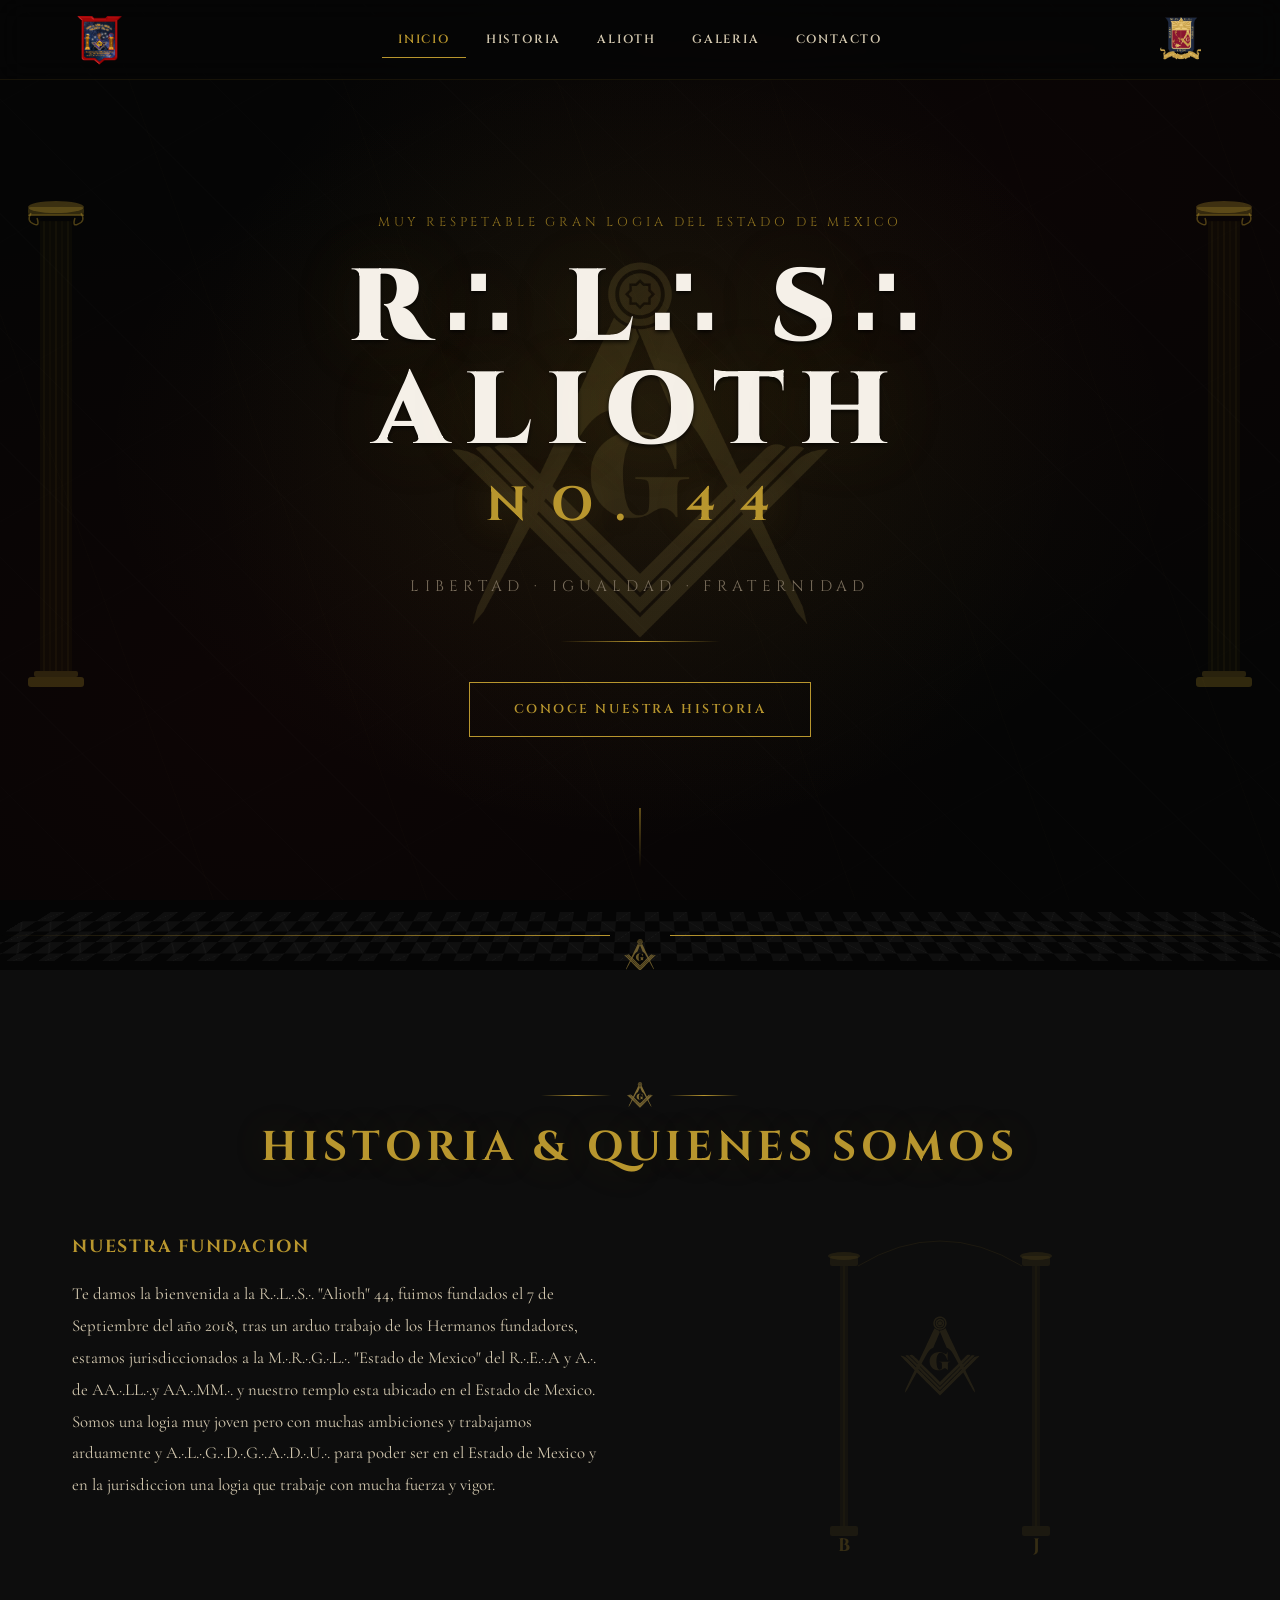
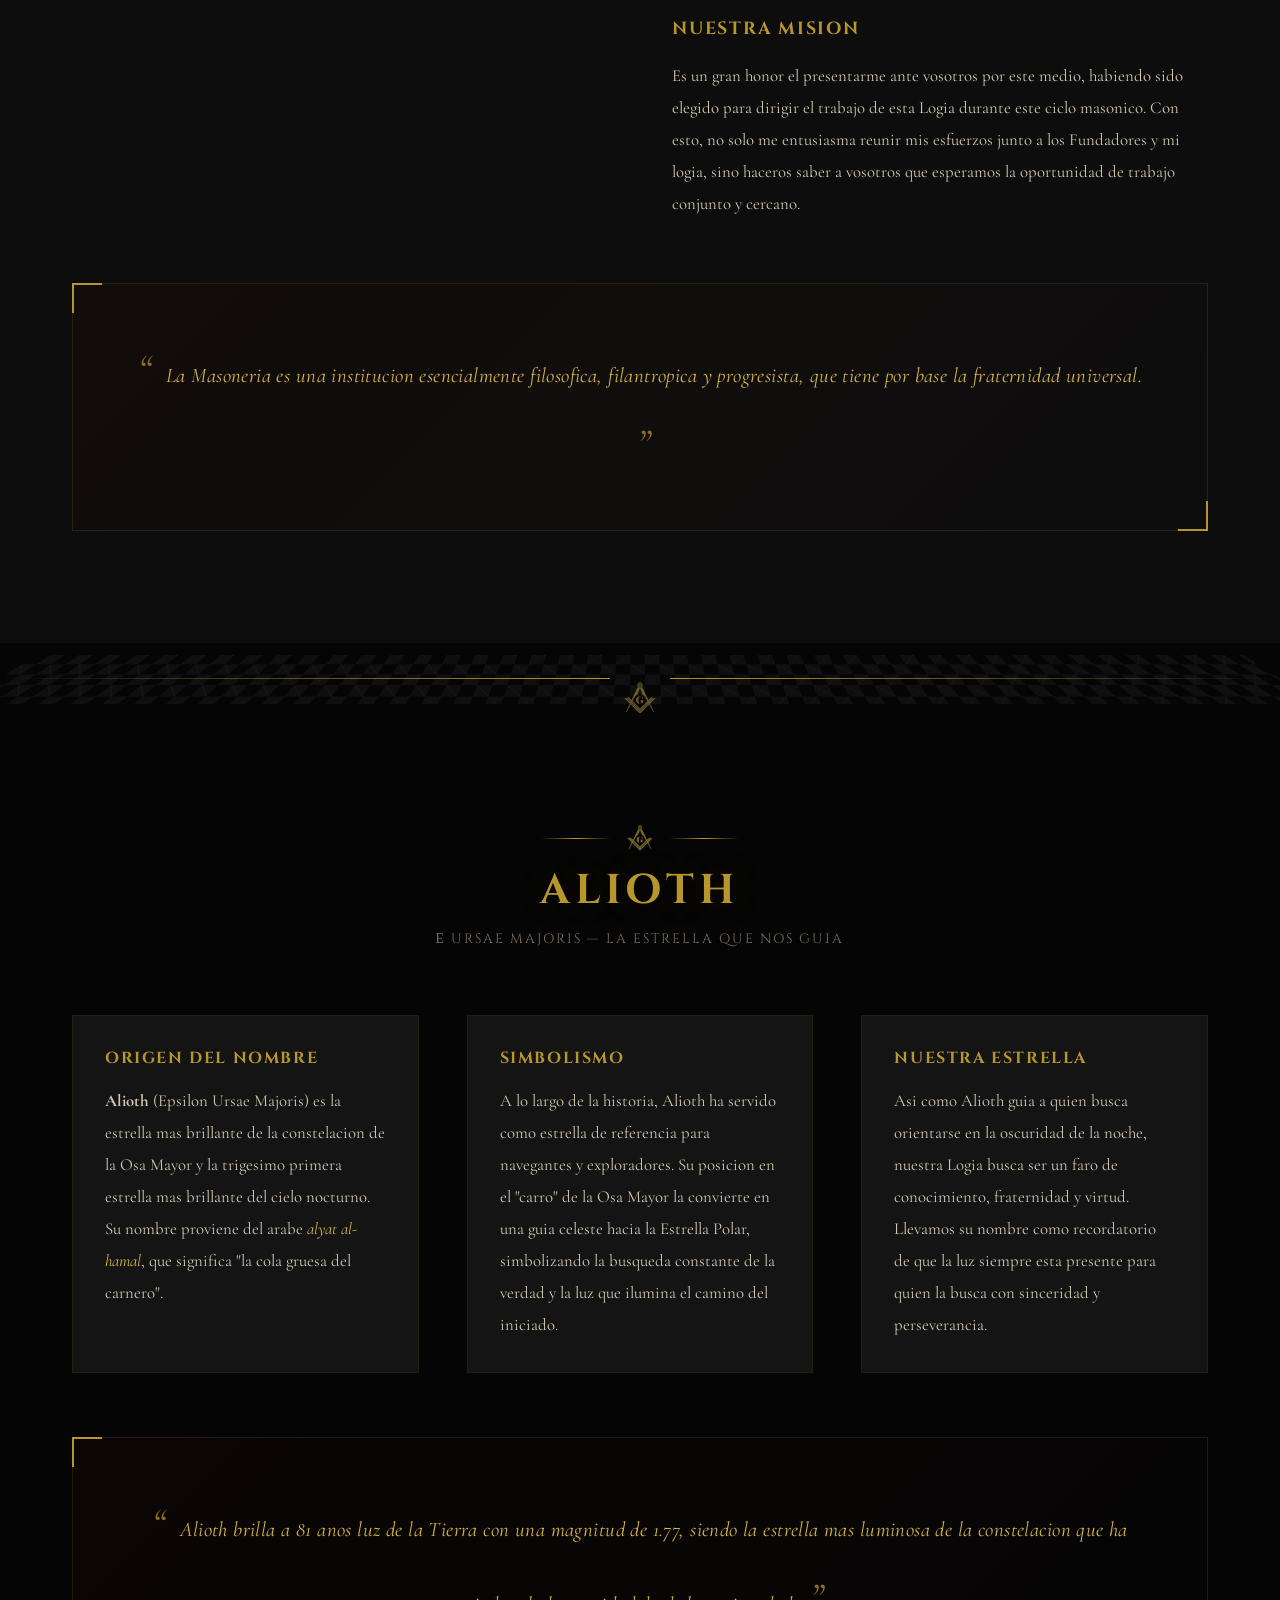
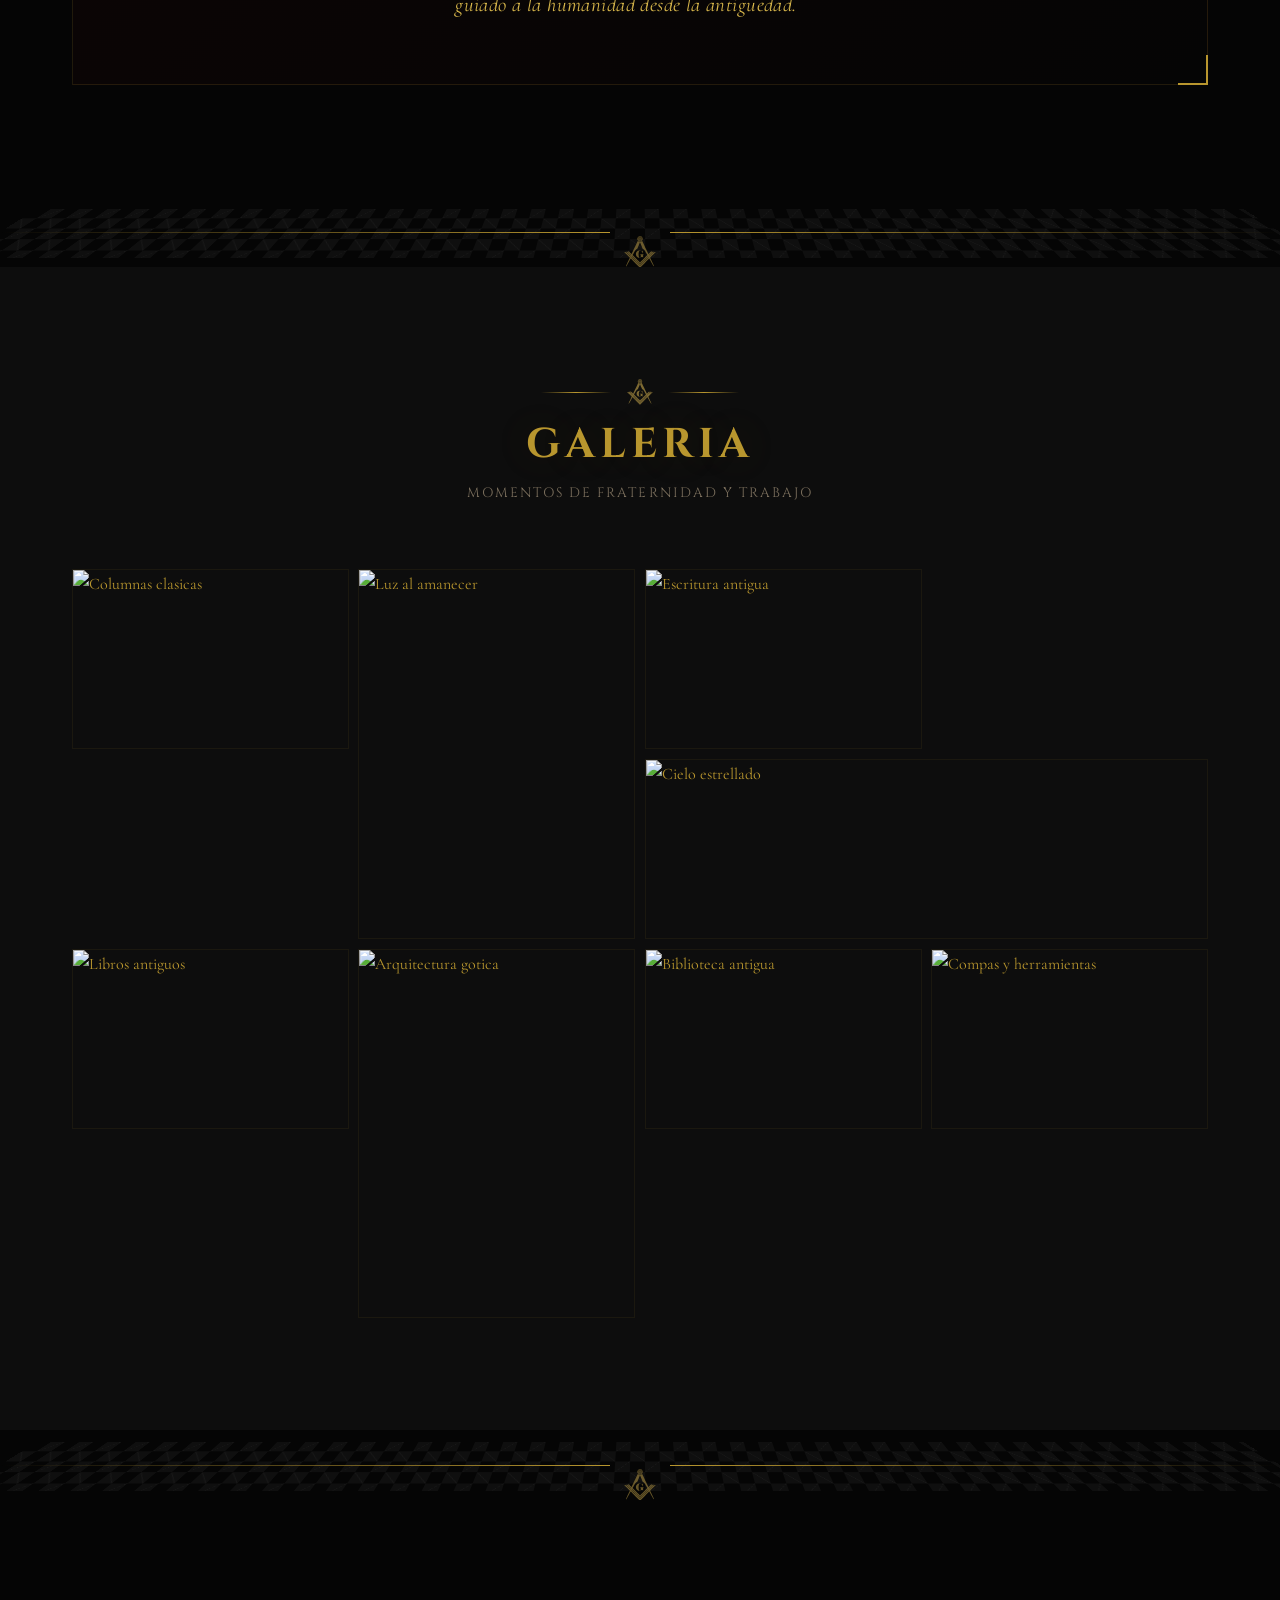
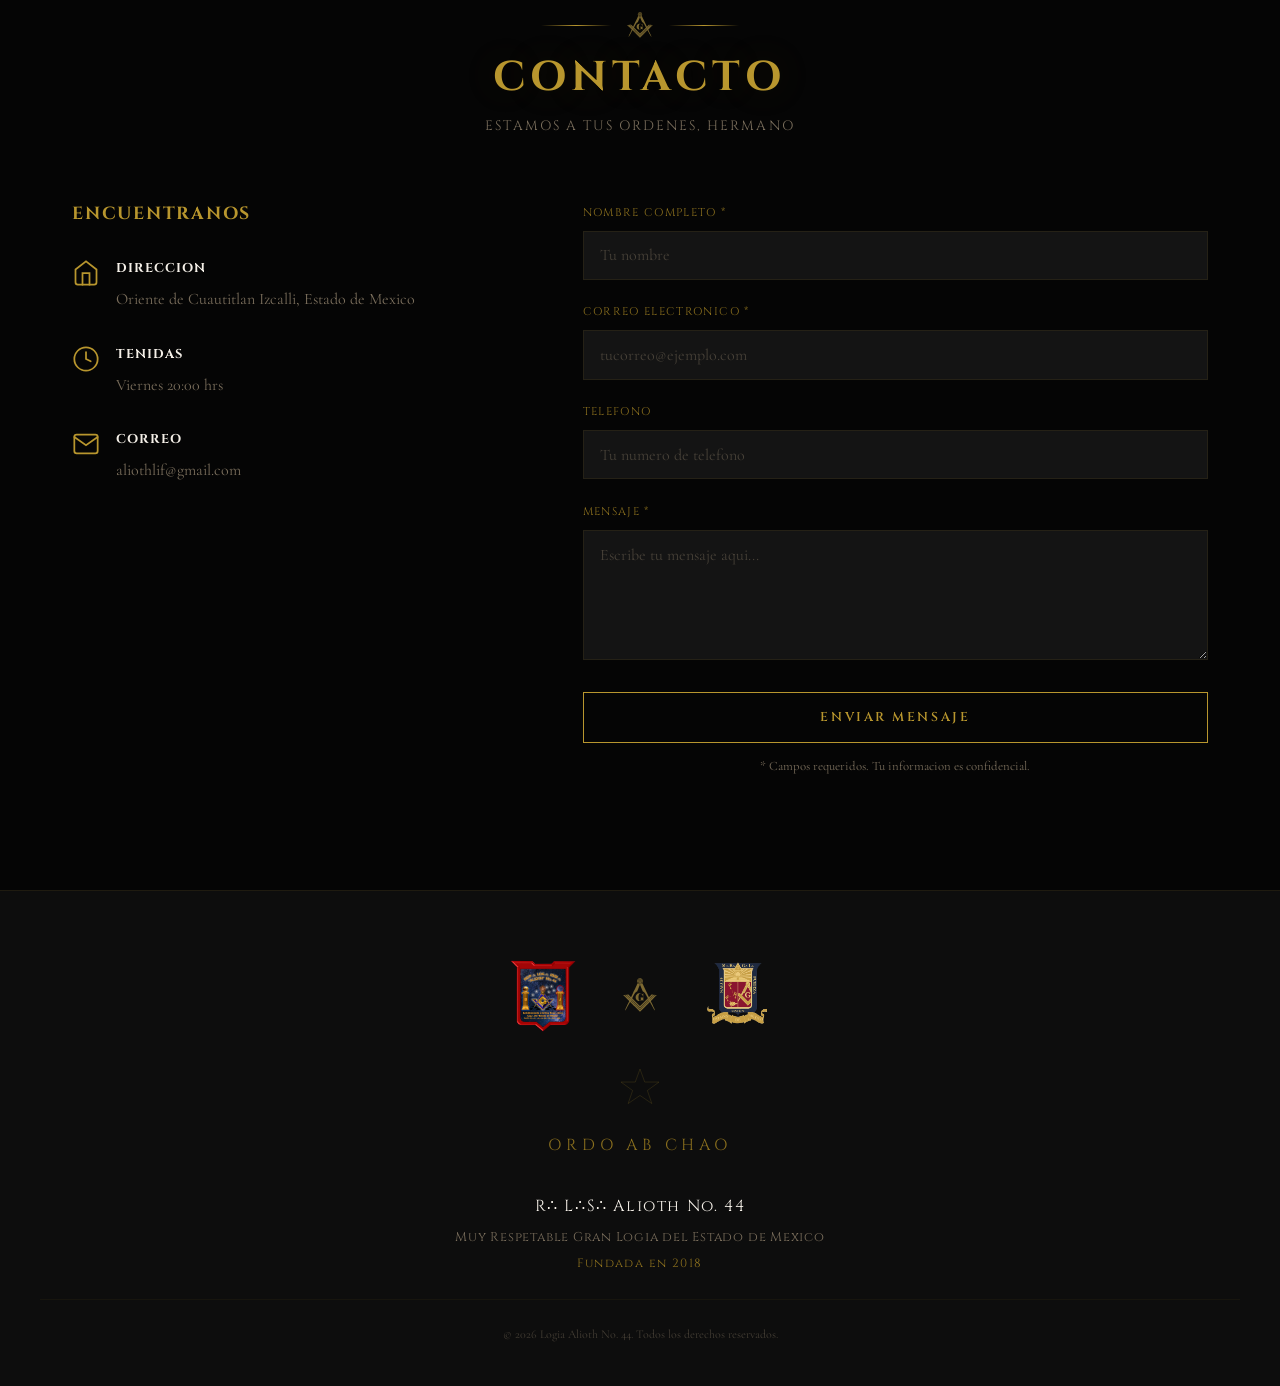
==== commit ca0ef566: "Rediseno completo: icono mason, seccion Alioth, galeria Unsplash, Google Form - Reemplazar SVG ASCII" ====
--- a/index.html
+++ b/index.html
@@ -6,49 +6,47 @@
   <meta name="viewport" content="width=device-width, initial-scale=1.0" />
   <meta name="description"
     content="Respetable Logia Simbólica Alioth No. 44 — Muy Respetable Gran Logia del Estado de México" />
-  <title>Respetable Logia Simbólica Alioth No. 44 | Muy Respetable Gran Logia del Estado de México</title>
-  <meta name="description" content="">
+  <title>R∴L∴S∴ Alioth No. 44 | Muy Respetable Gran Logia del Estado de México</title>
 
   <!-- Google Fonts -->
   <link rel="preconnect" href="https://fonts.googleapis.com" />
   <link rel="preconnect" href="https://fonts.gstatic.com" crossorigin />
   <link
-    href="https://fonts.googleapis.com/css2?family=Cinzel:wght@400;600;700;900&family=Lato:wght@300;400;700&display=swap"
+    href="https://fonts.googleapis.com/css2?family=Cinzel:wght@400;500;600;700;900&family=Cormorant+Garamond:ital,wght@0,400;0,500;0,600;0,700;1,400;1,500&display=swap"
     rel="stylesheet" />
 
-  <link rel="stylesheet" href="css/styles.css" />
+  <link rel="stylesheet" href="css/style.css" />
 </head>
 
 <body>
 
   <!-- =====================================================
-       NAVEGACIÓN PRINCIPAL
+       NAVEGACION PRINCIPAL
   ====================================================== -->
   <header class="navbar" id="navbar">
     <div class="nav-container">
       <!-- Logo Logia -->
       <a href="#inicio" class="nav-logo">
-        <div class="logo-placeholder logo-alioth" title="Logo Logia Alioth No. 44">
-          <img src="img/logo_alioth.png" alt="Logo Logia Alioth No. 44">
-        </div>
+        <img src="img/logo_alioth.png" alt="Logo Logia Alioth No. 44" class="nav-logo-img" width="60" height="60">
       </a>
 
-      <!-- Menú Desktop -->
-      <nav class="nav-links" id="nav-links" aria-label="Navegación principal">
+      <!-- Menu Desktop -->
+      <nav class="nav-links" id="nav-links" aria-label="Navegacion principal">
         <a href="#inicio" class="nav-link">Inicio</a>
         <a href="#historia" class="nav-link">Historia</a>
-        <a href="#cuadro" class="nav-link">Cuadro Logial</a>
-        <a href="#galeria" class="nav-link">Galería</a>
+        <a href="#alioth" class="nav-link">Alioth</a>
+        <a href="#galeria" class="nav-link">Galeria</a>
         <a href="#contacto" class="nav-link">Contacto</a>
       </nav>
 
       <!-- Logo Gran Logia -->
-      <div class="logo-placeholder logo-gran-logia" title="Logo Muy Respetable Gran Logia del Estado de México">
-        <img src="img/mrgledm.avif" alt="Muy Respetable Gran Logia del Estado de México">
-      </div>
-
-      <!-- Botón hamburguesa (móvil) -->
-      <button class="nav-hamburger" id="hamburger" aria-label="Abrir menú" aria-expanded="false">
+      <div class="nav-logo-right">
+        <img src="img/mrgledm.avif" alt="Muy Respetable Gran Logia del Estado de Mexico" class="nav-logo-img" width="60"
+          height="60">
+      </div>
+
+      <!-- Boton hamburguesa (movil) -->
+      <button class="nav-hamburger" id="hamburger" aria-label="Abrir menu" aria-expanded="false">
         <span></span>
         <span></span>
         <span></span>
@@ -57,516 +55,397 @@
   </header>
 
   <!-- =====================================================
-       SECCIÓN 1: HERO / PORTADA
+       SECCION 1: HERO / PORTADA — Parallax de 3 capas
   ====================================================== -->
   <section class="hero" id="inicio">
-    <!-- Piso ajedrezado decorativo -->
-    <div class="chess-floor hero-chess-floor" aria-hidden="true"></div>
-
-    <!-- Escuadra y Compás SVG central -->
-    <div class="hero-symbol" aria-hidden="true">
-      <!-- Square and Compass SVG -->
-      <img src="img/mason.png" alt="Logo Logia Alioth No. 44" width="400" height="400">
-    </div>
-
-    <!-- Contenido Hero -->
-    <div class="hero-content animate-fade-in">
-      <h1 class="hero-title">R&there4; L&there4; S&there4; Alioth</h1>
-      <div class="hero-number">No. 44</div>
-      <p class="hero-super">Jurisdiccionada a la Muy Respetable Gran Logia del Estado de México</p>
-      <p class="hero-subtitle">Libertad · Igualdad · Fraternidad</p>
-      <div class="hero-divider" aria-hidden="true"></div>
-      <a href="#historia" class="btn btn-gold scroll-link">Conoce más</a>
-    </div>
-
-    <!-- Scroll indicator -->
+
+    <!-- Capa 1: Fondo de textura (piedra/marmol CSS) -->
+    <div class="hero-layer hero-layer--bg" data-parallax-speed="0.15" aria-hidden="true"></div>
+
+    <!-- Capa 2: Icono masonico PNG -->
+    <div class="hero-layer hero-layer--symbol" data-parallax-speed="0.35" aria-hidden="true">
+      <img src="img/mason.png" alt="" class="hero-mason-icon">
+    </div>
+
+    <!-- Columna izquierda SVG jonica -->
+    <div class="hero-column hero-column--left" aria-hidden="true">
+      <svg viewBox="0 0 60 500" xmlns="http://www.w3.org/2000/svg" class="column-ionic-svg">
+        <!-- Capitel jonico -->
+        <rect x="2" y="8" width="56" height="8" rx="3" fill="#b8962e" opacity="0.25" />
+        <ellipse cx="30" cy="8" rx="28" ry="6" fill="#b8962e" opacity="0.3" />
+        <!-- Volutas -->
+        <path d="M5,14 Q0,22 8,25 Q14,28 11,19" stroke="#b8962e" stroke-width="1.5" fill="none" opacity="0.4" />
+        <path d="M55,14 Q60,22 52,25 Q46,28 49,19" stroke="#b8962e" stroke-width="1.5" fill="none" opacity="0.4" />
+        <!-- Linea dorada del capitel -->
+        <line x1="2" y1="16" x2="58" y2="16" stroke="#b8962e" stroke-width="1" opacity="0.6" />
+        <!-- Fuste con acanaladuras -->
+        <rect x="14" y="22" width="32" height="450" fill="#b8962e" opacity="0.04" />
+        <line x1="18" y1="22" x2="18" y2="472" stroke="#b8962e" stroke-width="0.8" opacity="0.12" />
+        <line x1="24" y1="22" x2="24" y2="472" stroke="#b8962e" stroke-width="0.8" opacity="0.08" />
+        <line x1="30" y1="22" x2="30" y2="472" stroke="#b8962e" stroke-width="1" opacity="0.1" />
+        <line x1="36" y1="22" x2="36" y2="472" stroke="#b8962e" stroke-width="0.8" opacity="0.08" />
+        <line x1="42" y1="22" x2="42" y2="472" stroke="#b8962e" stroke-width="0.8" opacity="0.12" />
+        <!-- Basa -->
+        <rect x="8" y="472" width="44" height="6" rx="2" fill="#b8962e" opacity="0.2" />
+        <rect x="2" y="478" width="56" height="10" rx="3" fill="#b8962e" opacity="0.25" />
+      </svg>
+    </div>
+
+    <!-- Columna derecha SVG jonica -->
+    <div class="hero-column hero-column--right" aria-hidden="true">
+      <svg viewBox="0 0 60 500" xmlns="http://www.w3.org/2000/svg" class="column-ionic-svg">
+        <rect x="2" y="8" width="56" height="8" rx="3" fill="#b8962e" opacity="0.25" />
+        <ellipse cx="30" cy="8" rx="28" ry="6" fill="#b8962e" opacity="0.3" />
+        <path d="M5,14 Q0,22 8,25 Q14,28 11,19" stroke="#b8962e" stroke-width="1.5" fill="none" opacity="0.4" />
+        <path d="M55,14 Q60,22 52,25 Q46,28 49,19" stroke="#b8962e" stroke-width="1.5" fill="none" opacity="0.4" />
+        <line x1="2" y1="16" x2="58" y2="16" stroke="#b8962e" stroke-width="1" opacity="0.6" />
+        <rect x="14" y="22" width="32" height="450" fill="#b8962e" opacity="0.04" />
+        <line x1="18" y1="22" x2="18" y2="472" stroke="#b8962e" stroke-width="0.8" opacity="0.12" />
+        <line x1="24" y1="22" x2="24" y2="472" stroke="#b8962e" stroke-width="0.8" opacity="0.08" />
+        <line x1="30" y1="22" x2="30" y2="472" stroke="#b8962e" stroke-width="1" opacity="0.1" />
+        <line x1="36" y1="22" x2="36" y2="472" stroke="#b8962e" stroke-width="0.8" opacity="0.08" />
+        <line x1="42" y1="22" x2="42" y2="472" stroke="#b8962e" stroke-width="0.8" opacity="0.12" />
+        <rect x="8" y="472" width="44" height="6" rx="2" fill="#b8962e" opacity="0.2" />
+        <rect x="2" y="478" width="56" height="10" rx="3" fill="#b8962e" opacity="0.25" />
+      </svg>
+    </div>
+
+    <!-- Capa 3: Contenido del hero (texto + CTA) -->
+    <div class="hero-layer hero-layer--content" data-parallax-speed="0.5">
+      <div class="hero-content">
+        <p class="hero-super">Muy Respetable Gran Logia del Estado de Mexico</p>
+        <h1 class="hero-title" aria-label="R∴ L∴ S∴ Alioth">
+          <span class="hero-title-line" id="hero-title-line1"></span>
+          <span class="hero-title-line" id="hero-title-line2"></span>
+        </h1>
+        <div class="hero-number">No. 44</div>
+        <p class="hero-subtitle">Libertad &middot; Igualdad &middot; Fraternidad</p>
+        <div class="hero-divider" aria-hidden="true">
+          <span class="hero-divider-line"></span>
+        </div>
+        <a href="#historia" class="btn-cta">
+          <span class="btn-cta-text">Conoce Nuestra Historia</span>
+          <span class="btn-cta-border btn-cta-border--top"></span>
+          <span class="btn-cta-border btn-cta-border--right"></span>
+          <span class="btn-cta-border btn-cta-border--bottom"></span>
+          <span class="btn-cta-border btn-cta-border--left"></span>
+        </a>
+      </div>
+    </div>
+
+    <!-- Indicador de scroll -->
     <div class="scroll-indicator" aria-hidden="true">
       <span></span>
     </div>
   </section>
 
-  <!-- Separador ajedrezado -->
-  <div class="chess-separator" aria-hidden="true">
-    <div class="chess-floor chess-separator-floor"></div>
+  <!-- =====================================================
+       SEPARADOR: Piso Ajedrezado Isometrico + Triangulo
+  ====================================================== -->
+  <div class="section-separator" aria-hidden="true">
+    <div class="chess-isometric"></div>
+    <div class="separator-triangle">
+      <!-- Triangulo equilatero (Ojo de la Providencia simplificado) -->
+      <img src="img/mason_dorado_brillante.svg" alt="" class="separator-icon">
+    </div>
+    <div class="separator-line separator-line--left"></div>
+    <div class="separator-line separator-line--right"></div>
   </div>
 
   <!-- =====================================================
-       SECCIÓN 2: HISTORIA / QUIÉNES SOMOS
-  ====================================================== -->
-  <section class="section history" id="historia">
-    <!-- Columnas decorativas -->
-    <div class="column-left decorative-column" aria-hidden="true">
-      <!-- Columna SVG -->
-      <svg viewBox="0 0 80 400" xmlns="http://www.w3.org/2000/svg" class="column-svg">
-        <!-- Capitel jónico -->
-        <rect x="5" y="10" width="70" height="12" rx="4" fill="#c9a84c" opacity="0.3" />
-        <ellipse cx="40" cy="10" rx="35" ry="8" fill="#c9a84c" opacity="0.4" />
-        <!-- Volutas jónicas -->
-        <path d="M10,18 Q5,25 12,28 Q18,31 15,22" stroke="#c9a84c" stroke-width="2" fill="none" opacity="0.5" />
-        <path d="M70,18 Q75,25 68,28 Q62,31 65,22" stroke="#c9a84c" stroke-width="2" fill="none" opacity="0.5" />
-        <!-- Fuste -->
-        <rect x="22" y="28" width="36" height="340" fill="#c9a84c" opacity="0.08" />
-        <line x1="28" y1="28" x2="28" y2="368" stroke="#c9a84c" stroke-width="1" opacity="0.2" />
-        <line x1="40" y1="28" x2="40" y2="368" stroke="#c9a84c" stroke-width="1.5" opacity="0.15" />
-        <line x1="52" y1="28" x2="52" y2="368" stroke="#c9a84c" stroke-width="1" opacity="0.2" />
-        <!-- Basa -->
-        <rect x="10" y="368" width="60" height="8" rx="2" fill="#c9a84c" opacity="0.3" />
-        <rect x="5" y="376" width="70" height="12" rx="3" fill="#c9a84c" opacity="0.4" />
-      </svg>
-    </div>
-
+       SECCION 2: HISTORIA / QUIENES SOMOS
+  ====================================================== -->
+  <section class="section section--history" id="historia">
     <div class="section-container">
       <div class="section-header animate-on-scroll">
-        <!-- Separador decorativo con escuadra/compás -->
+        <!-- Ornamento con triangulo SVG -->
         <div class="section-ornament" aria-hidden="true">
           <span class="ornament-line"></span>
-          <img src="img/mason.png" alt="mason" class="ornament-icon" width="40" height="40">
-          <span class="ornament-line"></span>
-        </div>
-        <h2 class="section-title">Historia &amp; Quiénes Somos</h2>
+          <img src="img/mason_dorado_brillante.svg" alt="" class="ornament-icon">
+          <span class="ornament-line"></span>
+        </div>
+        <h2 class="section-title">Historia &amp; Quienes Somos</h2>
       </div>
 
       <div class="history-grid">
-        <!-- Columna de texto 1 -->
+        <!-- Columna de texto -->
         <div class="history-text animate-on-scroll">
-          <h3 class="history-subtitle">Nuestra Fundación</h3>
+          <h3 class="history-subtitle">Nuestra Fundacion</h3>
           <p>
             Te damos la bienvenida a la R.·.L.·.S.·. "Alioth" 44, fuimos fundados el 7 de Septiembre del año 2018, tras
             un arduo trabajo de los Hermanos fundadores, estamos jurisdiccionados a la M.·.R.·.G.·.L.·. "Estado de
-            México" del R.·.E.·.A y A.·. de AA.·.LL.·.y AA.·.MM.·. y nuestro templo esta ubicado en el Estado de Mexico.
+            Mexico" del R.·.E.·.A y A.·. de AA.·.LL.·.y AA.·.MM.·. y nuestro templo esta ubicado en el Estado de Mexico.
             Somos una logia muy joven pero con muchas ambiciones y trabajamos arduamente y
-            A.·.L.·.G.·.D.·.G.·.A.·.D.·.U.·. para poder ser en el Estado de México y en la jurisdiccion una logia que
-            trabaje con mucha fuerza y vigor
+            A.·.L.·.G.·.D.·.G.·.A.·.D.·.U.·. para poder ser en el Estado de Mexico y en la jurisdiccion una logia que
+            trabaje con mucha fuerza y vigor.
           </p>
         </div>
 
-        <!-- Columna de texto 2 -->
-        <div class="history-text animate-on-scroll" style="animation-delay: 0.2s;">
-          <h3 class="history-subtitle">Nuestra Misión</h3>
-          <p>
-            Es un gran honor el presentarme ante vosotros por este medio, habiendo sido elegido para dirigir el trabajo
-            de esta Logia durante este ciclo masónico. Con esto, no sólo me entusiasma reunir mis esfuerzos junto a los
-            Fundadores y mi logia, sino haceros saber a vosotros que esperamos la oportunidad de trabajo conjunto y
-            cercano.
-          </p>
-        </div>
-      </div>
-
-      <!-- Imagen decorativa / Banner con piso ajedrezado -->
-      <div class="history-image-banner animate-on-scroll">
-        <div class="chess-floor history-chess" aria-hidden="true"></div>
-        <div class="history-banner-content">
-          <blockquote class="history-quote">
-            La Masonería es una institución esencialmente filosófica, filantrópica y progresista,
-            que tiene por base la fraternidad universal.
-          </blockquote>
-        </div>
-      </div>
-    </div>
-
-    <div class="column-right decorative-column" aria-hidden="true">
-      <svg viewBox="0 0 80 400" xmlns="http://www.w3.org/2000/svg" class="column-svg">
-        <rect x="5" y="10" width="70" height="12" rx="4" fill="#c9a84c" opacity="0.3" />
-        <ellipse cx="40" cy="10" rx="35" ry="8" fill="#c9a84c" opacity="0.4" />
-        <path d="M10,18 Q5,25 12,28 Q18,31 15,22" stroke="#c9a84c" stroke-width="2" fill="none" opacity="0.5" />
-        <path d="M70,18 Q75,25 68,28 Q62,31 65,22" stroke="#c9a84c" stroke-width="2" fill="none" opacity="0.5" />
-        <rect x="22" y="28" width="36" height="340" fill="#c9a84c" opacity="0.08" />
-        <line x1="28" y1="28" x2="28" y2="368" stroke="#c9a84c" stroke-width="1" opacity="0.2" />
-        <line x1="40" y1="28" x2="40" y2="368" stroke="#c9a84c" stroke-width="1.5" opacity="0.15" />
-        <line x1="52" y1="28" x2="52" y2="368" stroke="#c9a84c" stroke-width="1" opacity="0.2" />
-        <rect x="10" y="368" width="60" height="8" rx="2" fill="#c9a84c" opacity="0.3" />
-        <rect x="5" y="376" width="70" height="12" rx="3" fill="#c9a84c" opacity="0.4" />
-      </svg>
+        <!-- Columna decorativa con columnas SVG -->
+        <div class="history-decoration animate-on-scroll">
+          <svg viewBox="0 0 300 350" xmlns="http://www.w3.org/2000/svg" class="history-columns-svg">
+            <!-- Columna izquierda -->
+            <rect x="50" y="30" width="8" height="260" fill="#b8962e" opacity="0.08" />
+            <line x1="54" y1="30" x2="54" y2="290" stroke="#b8962e" stroke-width="0.8" opacity="0.15" />
+            <rect x="40" y="20" width="28" height="10" rx="2" fill="#b8962e" opacity="0.15" />
+            <rect x="40" y="290" width="28" height="10" rx="2" fill="#b8962e" opacity="0.15" />
+            <ellipse cx="54" cy="20" rx="16" ry="4" fill="#b8962e" opacity="0.2" />
+            <!-- Letra B -->
+            <text x="54" y="315" text-anchor="middle" fill="#b8962e" font-family="'Cinzel', serif" font-size="18"
+              font-weight="700" opacity="0.4">B</text>
+            <!-- Columna derecha -->
+            <rect x="242" y="30" width="8" height="260" fill="#b8962e" opacity="0.08" />
+            <line x1="246" y1="30" x2="246" y2="290" stroke="#b8962e" stroke-width="0.8" opacity="0.15" />
+            <rect x="232" y="20" width="28" height="10" rx="2" fill="#b8962e" opacity="0.15" />
+            <rect x="232" y="290" width="28" height="10" rx="2" fill="#b8962e" opacity="0.15" />
+            <ellipse cx="246" cy="20" rx="16" ry="4" fill="#b8962e" opacity="0.2" />
+            <!-- Letra J -->
+            <text x="246" y="315" text-anchor="middle" fill="#b8962e" font-family="'Cinzel', serif" font-size="18"
+              font-weight="700" opacity="0.4">J</text>
+            <!-- Arco entre columnas -->
+            <path d="M68,30 Q150,-20 232,30" fill="none" stroke="#b8962e" stroke-width="1" opacity="0.15" />
+            <!-- Escuadra y compas miniatura en el centro -->
+            <image href="img/mason_dorado_brillante.svg" x="110" y="80" width="80" height="80" opacity="0.2" />
+          </svg>
+
+          <div class="history-mission">
+            <h3 class="history-subtitle">Nuestra Mision</h3>
+            <p>
+              Es un gran honor el presentarme ante vosotros por este medio, habiendo sido elegido para dirigir el
+              trabajo
+              de esta Logia durante este ciclo masonico. Con esto, no solo me entusiasma reunir mis esfuerzos junto a
+              los
+              Fundadores y mi logia, sino haceros saber a vosotros que esperamos la oportunidad de trabajo conjunto y
+              cercano.
+            </p>
+          </div>
+        </div>
+      </div>
+
+      <!-- Banner con cita -->
+      <div class="history-quote-banner animate-on-scroll">
+        <blockquote class="history-quote">
+          La Masoneria es una institucion esencialmente filosofica, filantropica y progresista,
+          que tiene por base la fraternidad universal.
+        </blockquote>
+      </div>
     </div>
   </section>
 
-  <!-- Separador ajedrezado -->
-  <div class="chess-separator" aria-hidden="true">
-    <div class="chess-floor chess-separator-floor"></div>
+  <!-- Separador -->
+  <div class="section-separator" aria-hidden="true">
+    <div class="chess-isometric"></div>
+    <div class="separator-triangle">
+      <img src="img/mason_dorado_brillante.svg" alt="" class="separator-icon">
+    </div>
+    <div class="separator-line separator-line--left"></div>
+    <div class="separator-line separator-line--right"></div>
   </div>
 
   <!-- =====================================================
-       SECCIÓN 3: CUADRO LOGIAL
-  ====================================================== -->
-  <section class="section officers" id="cuadro">
+       SECCION 3: SIGNIFICADO DE ALIOTH
+  ====================================================== -->
+  <section class="section section--alioth" id="alioth">
     <div class="section-container">
       <div class="section-header animate-on-scroll">
         <div class="section-ornament" aria-hidden="true">
           <span class="ornament-line"></span>
-          <img src="img/mason.png" alt="mason" class="ornament-icon" width="40" height="40">
-          <span class="ornament-line"></span>
-        </div>
-        <h2 class="section-title">Cuadro Logial</h2>
-        <p class="section-subtitle">Oficiales del Taller — 2026</p>
-      </div>
-
-      <!-- Tarjetas de oficiales -->
-      <div class="officers-grid">
-
-        <!-- Venerable Maestro (destacado) -->
-        <div class="officer-card officer-card--featured animate-on-scroll">
-          <div class="officer-photo-wrapper">
-            <div class="officer-photo-placeholder">
-              <svg viewBox="0 0 80 80" xmlns="http://www.w3.org/2000/svg">
-                <circle cx="40" cy="30" r="20" fill="#333" />
-                <ellipse cx="40" cy="75" rx="30" ry="20" fill="#333" />
-              </svg>
-            </div>
-            <div class="officer-badge">VM</div>
-          </div>
-          <div class="officer-info">
-            <h3 class="officer-name">[Nombre del Hermano]</h3>
-            <p class="officer-title">Venerable Maestro</p>
-          </div>
-        </div>
-
-        <!-- Primer Vigilante -->
-        <div class="officer-card animate-on-scroll" style="animation-delay: 0.1s;">
-          <div class="officer-photo-wrapper">
-            <div class="officer-photo-placeholder">
-              <svg viewBox="0 0 80 80" xmlns="http://www.w3.org/2000/svg">
-                <circle cx="40" cy="30" r="20" fill="#333" />
-                <ellipse cx="40" cy="75" rx="30" ry="20" fill="#333" />
-              </svg>
-            </div>
-            <div class="officer-badge">1V</div>
-          </div>
-          <div class="officer-info">
-            <h3 class="officer-name">[Nombre del Hermano]</h3>
-            <p class="officer-title">Primer Vigilante</p>
-          </div>
-        </div>
-
-        <!-- Segundo Vigilante -->
-        <div class="officer-card animate-on-scroll" style="animation-delay: 0.15s;">
-          <div class="officer-photo-wrapper">
-            <div class="officer-photo-placeholder">
-              <svg viewBox="0 0 80 80" xmlns="http://www.w3.org/2000/svg">
-                <circle cx="40" cy="30" r="20" fill="#333" />
-                <ellipse cx="40" cy="75" rx="30" ry="20" fill="#333" />
-              </svg>
-            </div>
-            <div class="officer-badge">2V</div>
-          </div>
-          <div class="officer-info">
-            <h3 class="officer-name">[Nombre del Hermano]</h3>
-            <p class="officer-title">Segundo Vigilante</p>
-          </div>
-        </div>
-
-        <!-- Secretario -->
-        <div class="officer-card animate-on-scroll" style="animation-delay: 0.2s;">
-          <div class="officer-photo-wrapper">
-            <div class="officer-photo-placeholder">
-              <svg viewBox="0 0 80 80" xmlns="http://www.w3.org/2000/svg">
-                <circle cx="40" cy="30" r="20" fill="#333" />
-                <ellipse cx="40" cy="75" rx="30" ry="20" fill="#333" />
-              </svg>
-            </div>
-            <div class="officer-badge">Sec</div>
-          </div>
-          <div class="officer-info">
-            <h3 class="officer-name">[Nombre del Hermano]</h3>
-            <p class="officer-title">Secretario</p>
-          </div>
-        </div>
-
-        <!-- Tesorero -->
-        <div class="officer-card animate-on-scroll" style="animation-delay: 0.25s;">
-          <div class="officer-photo-wrapper">
-            <div class="officer-photo-placeholder">
-              <svg viewBox="0 0 80 80" xmlns="http://www.w3.org/2000/svg">
-                <circle cx="40" cy="30" r="20" fill="#333" />
-                <ellipse cx="40" cy="75" rx="30" ry="20" fill="#333" />
-              </svg>
-            </div>
-            <div class="officer-badge">Tes</div>
-          </div>
-          <div class="officer-info">
-            <h3 class="officer-name">[Nombre del Hermano]</h3>
-            <p class="officer-title">Tesorero</p>
-          </div>
-        </div>
-
-        <!-- Orador -->
-        <div class="officer-card animate-on-scroll" style="animation-delay: 0.3s;">
-          <div class="officer-photo-wrapper">
-            <div class="officer-photo-placeholder">
-              <svg viewBox="0 0 80 80" xmlns="http://www.w3.org/2000/svg">
-                <circle cx="40" cy="30" r="20" fill="#333" />
-                <ellipse cx="40" cy="75" rx="30" ry="20" fill="#333" />
-              </svg>
-            </div>
-            <div class="officer-badge">Or</div>
-          </div>
-          <div class="officer-info">
-            <h3 class="officer-name">[Nombre del Hermano]</h3>
-            <p class="officer-title">Orador</p>
-          </div>
-        </div>
-
-        <!-- Maestro de Ceremonias -->
-        <div class="officer-card animate-on-scroll" style="animation-delay: 0.35s;">
-          <div class="officer-photo-wrapper">
-            <div class="officer-photo-placeholder">
-              <svg viewBox="0 0 80 80" xmlns="http://www.w3.org/2000/svg">
-                <circle cx="40" cy="30" r="20" fill="#333" />
-                <ellipse cx="40" cy="75" rx="30" ry="20" fill="#333" />
-              </svg>
-            </div>
-            <div class="officer-badge">MC</div>
-          </div>
-          <div class="officer-info">
-            <h3 class="officer-name">[Nombre del Hermano]</h3>
-            <p class="officer-title">Maestro de Ceremonias</p>
-          </div>
-        </div>
-
-        <!-- Hospitalario -->
-        <div class="officer-card animate-on-scroll" style="animation-delay: 0.4s;">
-          <div class="officer-photo-wrapper">
-            <div class="officer-photo-placeholder">
-              <svg viewBox="0 0 80 80" xmlns="http://www.w3.org/2000/svg">
-                <circle cx="40" cy="30" r="20" fill="#333" />
-                <ellipse cx="40" cy="75" rx="30" ry="20" fill="#333" />
-              </svg>
-            </div>
-            <div class="officer-badge">Hosp</div>
-          </div>
-          <div class="officer-info">
-            <h3 class="officer-name">[Nombre del Hermano]</h3>
-            <p class="officer-title">Hospitalario</p>
-          </div>
-        </div>
-
-        <!-- Experto -->
-        <div class="officer-card animate-on-scroll" style="animation-delay: 0.45s;">
-          <div class="officer-photo-wrapper">
-            <div class="officer-photo-placeholder">
-              <svg viewBox="0 0 80 80" xmlns="http://www.w3.org/2000/svg">
-                <circle cx="40" cy="30" r="20" fill="#333" />
-                <ellipse cx="40" cy="75" rx="30" ry="20" fill="#333" />
-              </svg>
-            </div>
-            <div class="officer-badge">Exp</div>
-          </div>
-          <div class="officer-info">
-            <h3 class="officer-name">[Nombre del Hermano]</h3>
-            <p class="officer-title">Experto</p>
-          </div>
-        </div>
-
-        <!-- Primer Diácono -->
-        <div class="officer-card animate-on-scroll" style="animation-delay: 0.5s;">
-          <div class="officer-photo-wrapper">
-            <div class="officer-photo-placeholder">
-              <svg viewBox="0 0 80 80" xmlns="http://www.w3.org/2000/svg">
-                <circle cx="40" cy="30" r="20" fill="#333" />
-                <ellipse cx="40" cy="75" rx="30" ry="20" fill="#333" />
-              </svg>
-            </div>
-            <div class="officer-badge">1D</div>
-          </div>
-          <div class="officer-info">
-            <h3 class="officer-name">[Nombre del Hermano]</h3>
-            <p class="officer-title">Primer Diácono</p>
-          </div>
-        </div>
-
-        <!-- Segundo Diácono -->
-        <div class="officer-card animate-on-scroll" style="animation-delay: 0.55s;">
-          <div class="officer-photo-wrapper">
-            <div class="officer-photo-placeholder">
-              <svg viewBox="0 0 80 80" xmlns="http://www.w3.org/2000/svg">
-                <circle cx="40" cy="30" r="20" fill="#333" />
-                <ellipse cx="40" cy="75" rx="30" ry="20" fill="#333" />
-              </svg>
-            </div>
-            <div class="officer-badge">2D</div>
-          </div>
-          <div class="officer-info">
-            <h3 class="officer-name">[Nombre del Hermano]</h3>
-            <p class="officer-title">Segundo Diácono</p>
-          </div>
-        </div>
-
-        <!-- Guarda Templo -->
-        <div class="officer-card animate-on-scroll" style="animation-delay: 0.6s;">
-          <div class="officer-photo-wrapper">
-            <div class="officer-photo-placeholder">
-              <svg viewBox="0 0 80 80" xmlns="http://www.w3.org/2000/svg">
-                <circle cx="40" cy="30" r="20" fill="#333" />
-                <ellipse cx="40" cy="75" rx="30" ry="20" fill="#333" />
-              </svg>
-            </div>
-            <div class="officer-badge">GT</div>
-          </div>
-          <div class="officer-info">
-            <h3 class="officer-name">[Nombre del Hermano]</h3>
-            <p class="officer-title">Guarda Templo</p>
-          </div>
-        </div>
-
-      </div><!-- /officers-grid -->
+          <img src="img/mason_dorado_brillante.svg" alt="" class="ornament-icon">
+          <span class="ornament-line"></span>
+        </div>
+        <h2 class="section-title">Alioth</h2>
+        <p class="section-subtitle">&epsilon; Ursae Majoris &mdash; La Estrella que nos guia</p>
+      </div>
+
+      <div class="alioth-content">
+        <div class="alioth-text animate-on-scroll">
+          <h3 class="alioth-subtitle">Origen del Nombre</h3>
+          <p>
+            <strong>Alioth</strong> (Epsilon Ursae Majoris) es la estrella mas brillante de la constelacion de la
+            Osa Mayor y la trigesimo primera estrella mas brillante del cielo nocturno. Su nombre proviene del
+            arabe <em>alyat al-hamal</em>, que significa "la cola gruesa del carnero".
+          </p>
+        </div>
+
+        <div class="alioth-text animate-on-scroll">
+          <h3 class="alioth-subtitle">Simbolismo</h3>
+          <p>
+            A lo largo de la historia, Alioth ha servido como estrella de referencia para navegantes y exploradores.
+            Su posicion en el "carro" de la Osa Mayor la convierte en una guia celeste hacia la Estrella Polar,
+            simbolizando la busqueda constante de la verdad y la luz que ilumina el camino del iniciado.
+          </p>
+        </div>
+
+        <div class="alioth-text animate-on-scroll">
+          <h3 class="alioth-subtitle">Nuestra Estrella</h3>
+          <p>
+            Asi como Alioth guia a quien busca orientarse en la oscuridad de la noche, nuestra Logia busca ser
+            un faro de conocimiento, fraternidad y virtud. Llevamos su nombre como recordatorio de que la luz
+            siempre esta presente para quien la busca con sinceridad y perseverancia.
+          </p>
+        </div>
+      </div>
+
+      <!-- Banner con dato astronomico -->
+      <div class="history-quote-banner animate-on-scroll">
+        <blockquote class="history-quote">
+          Alioth brilla a 81 anos luz de la Tierra con una magnitud de 1.77,
+          siendo la estrella mas luminosa de la constelacion que ha guiado a la humanidad desde la antiguedad.
+        </blockquote>
+      </div>
     </div>
   </section>
 
-  <!-- Separador ajedrezado -->
-  <div class="chess-separator" aria-hidden="true">
-    <div class="chess-floor chess-separator-floor"></div>
+  <!-- Separador -->
+  <div class="section-separator" aria-hidden="true">
+    <div class="chess-isometric"></div>
+    <div class="separator-triangle">
+      <img src="img/mason_dorado_brillante.svg" alt="" class="separator-icon">
+    </div>
+    <div class="separator-line separator-line--left"></div>
+    <div class="separator-line separator-line--right"></div>
   </div>
 
   <!-- =====================================================
-       SECCIÓN 4: GALERÍA DE FOTOS
-  ====================================================== -->
-  <section class="section gallery" id="galeria">
+       SECCION 4: GALERIA DE FOTOS
+  ====================================================== -->
+  <section class="section section--gallery" id="galeria">
     <div class="section-container">
       <div class="section-header animate-on-scroll">
         <div class="section-ornament" aria-hidden="true">
           <span class="ornament-line"></span>
-          <img src="img/mason.png" alt="mason" class="ornament-icon" width="40" height="40">
-          <span class="ornament-line"></span>
-        </div>
-        <h2 class="section-title">Galería</h2>
+          <img src="img/mason_dorado_brillante.svg" alt="" class="ornament-icon">
+          <span class="ornament-line"></span>
+        </div>
+        <h2 class="section-title">Galeria</h2>
         <p class="section-subtitle">Momentos de fraternidad y trabajo</p>
       </div>
 
-      <!-- Grid de galería -->
+      <!-- Grid masonry -->
       <div class="gallery-grid animate-on-scroll">
-
-        <!-- Foto 1 -->
-        <a href="#lightbox-1" class="gallery-item lightbox-trigger" data-index="0" aria-label="Ver foto 1">
-          <div class="gallery-placeholder">
-            <div class="chess-floor gallery-chess-bg" aria-hidden="true"></div>
-            <span class="gallery-icon">&#128247;</span>
-            <span class="gallery-label">Foto 1</span>
-          </div>
-        </a>
-
-        <!-- Foto 2 -->
-        <a href="#lightbox-2" class="gallery-item lightbox-trigger" data-index="1" aria-label="Ver foto 2">
-          <div class="gallery-placeholder gallery-placeholder--tall">
-            <div class="chess-floor gallery-chess-bg" aria-hidden="true"></div>
-            <span class="gallery-icon">&#128247;</span>
-            <span class="gallery-label">Foto 2</span>
-          </div>
-        </a>
-
-        <!-- Foto 3 -->
-        <a href="#lightbox-3" class="gallery-item lightbox-trigger" data-index="2" aria-label="Ver foto 3">
-          <div class="gallery-placeholder">
-            <div class="chess-floor gallery-chess-bg" aria-hidden="true"></div>
-            <span class="gallery-icon">&#128247;</span>
-            <span class="gallery-label">Foto 3</span>
-          </div>
-        </a>
-
-        <!-- Foto 4 -->
-        <a href="#lightbox-4" class="gallery-item gallery-item--wide lightbox-trigger" data-index="3"
-          aria-label="Ver foto 4">
-          <div class="gallery-placeholder">
-            <div class="chess-floor gallery-chess-bg" aria-hidden="true"></div>
-            <span class="gallery-icon">&#128247;</span>
-            <span class="gallery-label">Foto 4</span>
-          </div>
-        </a>
-
-        <!-- Foto 5 -->
-        <a href="#lightbox-5" class="gallery-item lightbox-trigger" data-index="4" aria-label="Ver foto 5">
-          <div class="gallery-placeholder">
-            <div class="chess-floor gallery-chess-bg" aria-hidden="true"></div>
-            <span class="gallery-icon">&#128247;</span>
-            <span class="gallery-label">Foto 5</span>
-          </div>
-        </a>
-
-        <!-- Foto 6 -->
-        <a href="#lightbox-6" class="gallery-item lightbox-trigger" data-index="5" aria-label="Ver foto 6">
-          <div class="gallery-placeholder gallery-placeholder--tall">
-            <div class="chess-floor gallery-chess-bg" aria-hidden="true"></div>
-            <span class="gallery-icon">&#128247;</span>
-            <span class="gallery-label">Foto 6</span>
-          </div>
-        </a>
-
-        <!-- Foto 7 -->
-        <a href="#lightbox-7" class="gallery-item lightbox-trigger" data-index="6" aria-label="Ver foto 7">
-          <div class="gallery-placeholder">
-            <div class="chess-floor gallery-chess-bg" aria-hidden="true"></div>
-            <span class="gallery-icon">&#128247;</span>
-            <span class="gallery-label">Foto 7</span>
-          </div>
-        </a>
-
-        <!-- Foto 8 -->
-        <a href="#lightbox-8" class="gallery-item lightbox-trigger" data-index="7" aria-label="Ver foto 8">
-          <div class="gallery-placeholder">
-            <div class="chess-floor gallery-chess-bg" aria-hidden="true"></div>
-            <span class="gallery-icon">&#128247;</span>
-            <span class="gallery-label">Foto 8</span>
-          </div>
-        </a>
-
-      </div><!-- /gallery-grid -->
-    </div>
-
-    <!-- LIGHTBOX MODAL -->
-    <div class="lightbox" id="lightbox" role="dialog" aria-modal="true" aria-label="Visor de imágenes">
+        <a href="#" class="gallery-item lightbox-trigger" data-index="0" aria-label="Ver foto 1">
+          <img src="https://images.unsplash.com/photo-1555854877-bab0e564b8d5?w=600&h=400&fit=crop" alt="Columnas clasicas" class="gallery-img" loading="lazy">
+          <div class="gallery-overlay" aria-hidden="true">
+            <img src="img/mason_dorado_brillante.svg" alt="" class="gallery-overlay-icon">
+          </div>
+        </a>
+
+        <a href="#" class="gallery-item gallery-item--tall lightbox-trigger" data-index="1" aria-label="Ver foto 2">
+          <img src="https://images.unsplash.com/photo-1490730141103-6cac27aaab94?w=600&h=800&fit=crop" alt="Luz al amanecer" class="gallery-img" loading="lazy">
+          <div class="gallery-overlay" aria-hidden="true">
+            <img src="img/mason_dorado_brillante.svg" alt="" class="gallery-overlay-icon">
+          </div>
+        </a>
+
+        <a href="#" class="gallery-item lightbox-trigger" data-index="2" aria-label="Ver foto 3">
+          <img src="https://images.unsplash.com/photo-1507925921958-8a62f3d1a50d?w=600&h=400&fit=crop" alt="Escritura antigua" class="gallery-img" loading="lazy">
+          <div class="gallery-overlay" aria-hidden="true">
+            <img src="img/mason_dorado_brillante.svg" alt="" class="gallery-overlay-icon">
+          </div>
+        </a>
+
+        <a href="#" class="gallery-item gallery-item--wide lightbox-trigger" data-index="3" aria-label="Ver foto 4">
+          <img src="https://images.unsplash.com/photo-1543722530-d2c3201371e7?w=800&h=400&fit=crop" alt="Cielo estrellado" class="gallery-img" loading="lazy">
+          <div class="gallery-overlay" aria-hidden="true">
+            <img src="img/mason_dorado_brillante.svg" alt="" class="gallery-overlay-icon">
+          </div>
+        </a>
+
+        <a href="#" class="gallery-item lightbox-trigger" data-index="4" aria-label="Ver foto 5">
+          <img src="https://images.unsplash.com/photo-1524995997946-a1c2e315a42f?w=600&h=400&fit=crop" alt="Libros antiguos" class="gallery-img" loading="lazy">
+          <div class="gallery-overlay" aria-hidden="true">
+            <img src="img/mason_dorado_brillante.svg" alt="" class="gallery-overlay-icon">
+          </div>
+        </a>
+
+        <a href="#" class="gallery-item gallery-item--tall lightbox-trigger" data-index="5" aria-label="Ver foto 6">
+          <img src="https://images.unsplash.com/photo-1467269204594-9661b134dd2b?w=600&h=800&fit=crop" alt="Arquitectura gotica" class="gallery-img" loading="lazy">
+          <div class="gallery-overlay" aria-hidden="true">
+            <img src="img/mason_dorado_brillante.svg" alt="" class="gallery-overlay-icon">
+          </div>
+        </a>
+
+        <a href="#" class="gallery-item lightbox-trigger" data-index="6" aria-label="Ver foto 7">
+          <img src="https://images.unsplash.com/photo-1481627834876-b7833e8f5570?w=600&h=400&fit=crop" alt="Biblioteca antigua" class="gallery-img" loading="lazy">
+          <div class="gallery-overlay" aria-hidden="true">
+            <img src="img/mason_dorado_brillante.svg" alt="" class="gallery-overlay-icon">
+          </div>
+        </a>
+
+        <a href="#" class="gallery-item lightbox-trigger" data-index="7" aria-label="Ver foto 8">
+          <img src="https://images.unsplash.com/photo-1577495508048-b635879837f1?w=600&h=400&fit=crop" alt="Compas y herramientas" class="gallery-img" loading="lazy">
+          <div class="gallery-overlay" aria-hidden="true">
+            <img src="img/mason_dorado_brillante.svg" alt="" class="gallery-overlay-icon">
+          </div>
+        </a>
+      </div>
+    </div>
+
+    <!-- Lightbox modal -->
+    <div class="lightbox" id="lightbox" role="dialog" aria-modal="true" aria-label="Visor de imagenes">
       <div class="lightbox-overlay" id="lightbox-overlay"></div>
       <div class="lightbox-container">
         <button class="lightbox-close" id="lightbox-close" aria-label="Cerrar">&times;</button>
         <button class="lightbox-prev" id="lightbox-prev" aria-label="Imagen anterior">&#8249;</button>
         <div class="lightbox-content">
-          <!-- Placeholder para imagen ampliada -->
-          <div class="lightbox-placeholder" id="lightbox-placeholder">
-            <div class="chess-floor" style="position:absolute;inset:0;opacity:0.3;"></div>
-            <span class="gallery-icon" style="font-size:4rem;">&#128247;</span>
-            <span class="gallery-label" id="lightbox-label" style="font-size:1.2rem;margin-top:1rem;">Foto</span>
-          </div>
+          <img class="lightbox-image" id="lightbox-image" src="" alt="Foto de galeria">
         </div>
         <button class="lightbox-next" id="lightbox-next" aria-label="Imagen siguiente">&#8250;</button>
         <p class="lightbox-counter" id="lightbox-counter">1 / 8</p>
       </div>
     </div>
-
   </section>
 
-  <!-- Separador ajedrezado -->
-  <div class="chess-separator" aria-hidden="true">
-    <div class="chess-floor chess-separator-floor"></div>
+  <!-- Separador -->
+  <div class="section-separator" aria-hidden="true">
+    <div class="chess-isometric"></div>
+    <div class="separator-triangle">
+      <img src="img/mason_dorado_brillante.svg" alt="" class="separator-icon">
+    </div>
+    <div class="separator-line separator-line--left"></div>
+    <div class="separator-line separator-line--right"></div>
   </div>
 
   <!-- =====================================================
-       SECCIÓN 5: CONTACTO
-  ====================================================== -->
-  <section class="section contact" id="contacto">
+       SECCION 5: CONTACTO
+  ====================================================== -->
+  <section class="section section--contact" id="contacto">
     <div class="section-container">
       <div class="section-header animate-on-scroll">
         <div class="section-ornament" aria-hidden="true">
           <span class="ornament-line"></span>
-          <img src="img/mason.png" alt="mason" class="ornament-icon" width="40" height="40">
+          <img src="img/mason_dorado_brillante.svg" alt="" class="ornament-icon">
           <span class="ornament-line"></span>
         </div>
         <h2 class="section-title">Contacto</h2>
-        <p class="section-subtitle">Estamos a tus órdenes, Hermano</p>
+        <p class="section-subtitle">Estamos a tus ordenes, Hermano</p>
       </div>
 
       <div class="contact-grid">
-
-        <!-- Información de contacto -->
+        <!-- Informacion de contacto -->
         <div class="contact-info animate-on-scroll">
-          <h3 class="contact-info-title">Encuéntranos</h3>
+          <h3 class="contact-info-title">Encuentranos</h3>
 
           <div class="contact-detail">
-            <div class="contact-icon">&#127970;</div>
+            <div class="contact-icon">
+              <svg viewBox="0 0 24 24" fill="none" stroke="#b8962e" stroke-width="1.5" stroke-linecap="round">
+                <path d="M3 9l9-7 9 7v11a2 2 0 0 1-2 2H5a2 2 0 0 1-2-2z" />
+                <polyline points="9 22 9 12 15 12 15 22" />
+              </svg>
+            </div>
             <div>
-              <strong>Dirección</strong>
-              <p>Oriente de Cuautitlán Izcalli, Estado de México</p>
+              <strong>Direccion</strong>
+              <p>Oriente de Cuautitlan Izcalli, Estado de Mexico</p>
             </div>
           </div>
 
           <div class="contact-detail">
-            <div class="contact-icon">&#128337;</div>
+            <div class="contact-icon">
+              <svg viewBox="0 0 24 24" fill="none" stroke="#b8962e" stroke-width="1.5" stroke-linecap="round">
+                <circle cx="12" cy="12" r="10" />
+                <polyline points="12 6 12 12 16 14" />
+              </svg>
+            </div>
             <div>
               <strong>Tenidas</strong>
               <p>Viernes 20:00 hrs</p>
@@ -574,30 +453,22 @@
           </div>
 
           <div class="contact-detail">
-            <div class="contact-icon">&#9993;</div>
+            <div class="contact-icon">
+              <svg viewBox="0 0 24 24" fill="none" stroke="#b8962e" stroke-width="1.5" stroke-linecap="round">
+                <path d="M4 4h16c1.1 0 2 .9 2 2v12c0 1.1-.9 2-2 2H4c-1.1 0-2-.9-2-2V6c0-1.1.9-2 2-2z" />
+                <polyline points="22,6 12,13 2,6" />
+              </svg>
+            </div>
             <div>
               <strong>Correo</strong>
               <p>aliothlif@gmail.com</p>
             </div>
           </div>
-
-          <!-- Mini mapa placeholder -->
-          <div class="map-placeholder animate-on-scroll">
-            <div class="chess-floor" style="position:absolute;inset:0;opacity:0.2;"></div>
-            <span style="position:relative;z-index:1;color:var(--gold);font-size:2rem;">&#128205;</span>
-            <span style="position:relative;z-index:1;color:var(--text-muted);margin-top:0.5rem;">Mapa — [Ciudad, Estado
-              de México]</span>
-          </div>
-        </div>
-
-        <!-- Formulario de contacto -->
-        <div class="contact-form-wrapper animate-on-scroll" style="animation-delay:0.2s;">
-          <!--
-            Para activar el envío, reemplaza "YOUR_FORM_ID" con tu ID de Formspree:
-            action="https://formspree.io/f/YOUR_FORM_ID"
-            O configura tu propio backend.
-          -->
-          <form class="contact-form" id="contact-form" action="#" method="POST" novalidate>
+        </div>
+
+        <!-- Formulario de contacto (envia a Google Form) -->
+        <div class="contact-form-wrapper animate-on-scroll">
+          <form class="contact-form" id="contact-form" novalidate>
             <div class="form-group">
               <label for="nombre" class="form-label">Nombre completo *</label>
               <input type="text" id="nombre" name="nombre" class="form-input" placeholder="Tu nombre" required
@@ -605,33 +476,34 @@
             </div>
 
             <div class="form-group">
-              <label for="correo" class="form-label">Correo electrónico *</label>
+              <label for="correo" class="form-label">Correo electronico *</label>
               <input type="email" id="correo" name="correo" class="form-input" placeholder="tucorreo@ejemplo.com"
                 required autocomplete="email" />
             </div>
 
             <div class="form-group">
-              <label for="asunto" class="form-label">Asunto</label>
-              <input type="text" id="asunto" name="asunto" class="form-input" placeholder="¿En qué podemos ayudarte?" />
+              <label for="telefono" class="form-label">Telefono</label>
+              <input type="tel" id="telefono" name="telefono" class="form-input" placeholder="Tu numero de telefono"
+                autocomplete="tel" />
             </div>
 
             <div class="form-group">
               <label for="mensaje" class="form-label">Mensaje *</label>
               <textarea id="mensaje" name="mensaje" class="form-input form-textarea"
-                placeholder="Escribe tu mensaje aquí..." rows="5" required></textarea>
-            </div>
-
-            <button type="submit" class="btn btn-gold btn-full">
-              Enviar Mensaje
+                placeholder="Escribe tu mensaje aqui..." rows="5" required></textarea>
+            </div>
+
+            <button type="submit" class="btn-submit" id="btn-submit">
+              <span class="btn-submit-text">Enviar Mensaje</span>
+              <span class="btn-submit-fill"></span>
             </button>
-            <p class="form-notice">* Campos requeridos. Tu información es confidencial.</p>
+            <p class="form-notice">* Campos requeridos. Tu informacion es confidencial.</p>
             <div class="form-success" id="form-success" aria-live="polite">
               ¡Mensaje enviado! Nos pondremos en contacto contigo pronto.
             </div>
           </form>
         </div>
-
-      </div><!-- /contact-grid -->
+      </div>
     </div>
   </section>
 
@@ -639,33 +511,32 @@
        FOOTER
   ====================================================== -->
   <footer class="footer">
-    <!-- Piso ajedrezado de fondo -->
-    <div class="chess-floor footer-chess" aria-hidden="true"></div>
-
     <div class="footer-container">
-
       <!-- Logos -->
       <div class="footer-logos">
-        <div class="logo-placeholder logo-alioth logo-footer" title="Logo Logia Alioth No. 44">
-          <img src="img/logo_alioth.png" alt="Logo Logia Alioth No. 44" class="logo-alioth" width="70" height="70">
-        </div>
+        <img src="img/logo_alioth.png" alt="Logo Logia Alioth No. 44" class="footer-logo-img" width="80" height="80">
         <div class="footer-logos-divider" aria-hidden="true">
-          <!-- Escuadra y compás pequeño -->
-          <img src="img/mason.png" alt="mason" class="ornament-icon" width="40" height="40">
-        </div>
-        <div class="logo-placeholder logo-gran-logia logo-footer" title="Logo Gran Logia del Estado de México">
-          <img src="img/mrgledm.avif" alt="Logo Gran Logia del Estado de México" class="logo-gran-logia" width="70"
-            height="70">
-        </div>
-      </div>
-
-      <!-- Frase masónica -->
-      <p class="footer-motto">"Libertad, Igualdad, Fraternidad"</p>
-
-      <!-- Información -->
+          <img src="img/mason_dorado_brillante.svg" alt="" class="footer-mini-sc-img">
+        </div>
+        <img src="img/mrgledm.avif" alt="Logo Gran Logia del Estado de Mexico" class="footer-logo-img" width="80"
+          height="80">
+      </div>
+
+      <!-- Pentagrama SVG -->
+      <div class="footer-pentagram" aria-hidden="true">
+        <svg viewBox="0 0 100 100" class="pentagram-svg">
+          <polygon points="50,5 61.8,37.6 97.6,37.6 68.4,58.8 79.6,91.4 50,71.2 20.4,91.4 31.6,58.8 2.4,37.6 38.2,37.6"
+            fill="none" stroke="#b8962e" stroke-width="0.8" opacity="0.5" />
+        </svg>
+      </div>
+
+      <!-- Frase masonica -->
+      <p class="footer-motto">Ordo Ab Chao</p>
+
+      <!-- Informacion -->
       <div class="footer-info">
-        <p class="footer-name">R&there4; L&there4;S&there4; Alioth No. 44</p>
-        <p class="footer-org">Muy Respetable Gran Logia del Estado de México</p>
+        <p class="footer-name">R∴ L∴S∴ Alioth No. 44</p>
+        <p class="footer-org">Muy Respetable Gran Logia del Estado de Mexico</p>
         <p class="footer-year">Fundada en 2018</p>
       </div>
 
@@ -673,30 +544,8 @@
       <p class="footer-rights">
         &copy; <span id="current-year"></span> Logia Alioth No. 44. Todos los derechos reservados.
       </p>
-
     </div>
   </footer>
-
-  <!-- =====================================================
-       SVG DEFS (reutilizables)
-  ====================================================== -->
-  <svg style="display:none;" xmlns="http://www.w3.org/2000/svg">
-    <defs>
-      <!-- Escuadra y Compás pequeño para ornamentos -->
-      <symbol id="sq-compass-small" viewBox="0 0 40 40">
-        <!-- Escuadra -->
-        <line x1="8" y1="12" x2="20" y2="32" stroke="#c9a84c" stroke-width="2.5" stroke-linecap="round" />
-        <line x1="20" y1="32" x2="32" y2="12" stroke="#c9a84c" stroke-width="2.5" stroke-linecap="round" />
-        <!-- Compás -->
-        <line x1="20" y1="8" x2="11" y2="28" stroke="#c9a84c" stroke-width="2" stroke-linecap="round" />
-        <line x1="20" y1="8" x2="29" y2="28" stroke="#c9a84c" stroke-width="2" stroke-linecap="round" />
-        <circle cx="20" cy="8" r="2" fill="#c9a84c" />
-        <line x1="14" y1="20" x2="26" y2="20" stroke="#c9a84c" stroke-width="1.5" />
-        <text x="20" y="24" text-anchor="middle" fill="#c9a84c" font-size="7" font-family="Cinzel,serif"
-          font-weight="700">G</text>
-      </symbol>
-    </defs>
-  </svg>
 
   <script src="js/main.js"></script>
 </body>
--- a/css/style.css
+++ b/css/style.css
@@ -0,0 +1,1744 @@
+/* =====================================================
+   LOGIA ALIOTH NO. 44 — Rediseno Art Deco Masonico
+   Paleta: negro (#050505), rojo oscuro (#6b0000),
+           dorado envejecido (#b8962e), marfil (#f5f0e8)
+   Tipografia: Cinzel, Cormorant Garamond
+   ===================================================== */
+
+/* ── Variables CSS ─────────────────────────────────── */
+:root {
+  --black: #050505;
+  --black-mid: #0d0d0d;
+  --black-soft: #141414;
+  --dark-red: #6b0000;
+  --dark-red-glow: #8b0000;
+  --gold: #b8962e;
+  --gold-light: #d4b44a;
+  --gold-dark: #8a6f1e;
+  --ivory: #f5f0e8;
+  --text-main: #d4c9b0;
+  --text-muted: #7a6e5c;
+
+  --font-display: "Cinzel", "Georgia", serif;
+  --font-title: "Cinzel", "Georgia", serif;
+  --font-body: "Cormorant Garamond", "Georgia", "Times New Roman", serif;
+
+  --transition: 0.35s ease;
+  --nav-height: 80px;
+  --max-width: 1200px;
+}
+
+/* ── Reset & Base ──────────────────────────────────── */
+*,
+*::before,
+*::after {
+  box-sizing: border-box;
+  margin: 0;
+  padding: 0;
+}
+
+html {
+  scroll-behavior: smooth;
+  font-size: 16px;
+}
+
+body {
+  font-family: var(--font-body);
+  background-color: var(--black);
+  color: var(--text-main);
+  line-height: 1.8;
+  overflow-x: hidden;
+}
+
+img {
+  max-width: 100%;
+  height: auto;
+  display: block;
+}
+
+a {
+  color: var(--gold);
+  text-decoration: none;
+  transition: color var(--transition);
+}
+
+a:hover {
+  color: var(--gold-light);
+}
+
+/* Titulos — Cinzel Decorative en mayusculas con espaciado amplio */
+h1, h2 {
+  font-family: var(--font-display);
+  text-transform: uppercase;
+  letter-spacing: 0.12em;
+  font-weight: 700;
+  line-height: 1.15;
+}
+
+h3, h4 {
+  font-family: var(--font-title);
+  letter-spacing: 0.06em;
+  line-height: 1.3;
+}
+
+/* ── Utilidades ────────────────────────────────────── */
+.section-container {
+  max-width: var(--max-width);
+  margin: 0 auto;
+  padding: 0 2rem;
+}
+
+.section {
+  padding: 7rem 0;
+  position: relative;
+}
+
+/* ── NAVBAR ────────────────────────────────────────── */
+.navbar {
+  position: fixed;
+  top: 0;
+  left: 0;
+  right: 0;
+  z-index: 1000;
+  height: var(--nav-height);
+  background: rgba(5, 5, 5, 0.8);
+  backdrop-filter: blur(14px);
+  -webkit-backdrop-filter: blur(14px);
+  border-bottom: 1px solid rgba(184, 150, 46, 0.1);
+  transition: background var(--transition), box-shadow var(--transition);
+}
+
+.navbar.scrolled {
+  background: rgba(5, 5, 5, 0.96);
+  box-shadow: 0 2px 30px rgba(0, 0, 0, 0.6);
+  border-bottom-color: rgba(184, 150, 46, 0.2);
+}
+
+.nav-container {
+  max-width: var(--max-width);
+  margin: 0 auto;
+  padding: 0 2rem;
+  height: 100%;
+  display: flex;
+  align-items: center;
+  justify-content: space-between;
+  gap: 1rem;
+}
+
+.nav-logo {
+  display: flex;
+  align-items: center;
+}
+
+.nav-logo-right {
+  display: flex;
+  align-items: center;
+}
+
+.nav-logo-img {
+  width: 55px;
+  height: 55px;
+  object-fit: contain;
+}
+
+.nav-links {
+  display: flex;
+  align-items: center;
+  gap: 0.25rem;
+}
+
+/* Links de navegacion — subrayado dorado desde la izquierda */
+.nav-link {
+  font-family: var(--font-title);
+  font-size: 0.75rem;
+  font-weight: 600;
+  letter-spacing: 0.15em;
+  text-transform: uppercase;
+  color: var(--text-main);
+  padding: 0.5rem 1rem;
+  position: relative;
+  transition: color var(--transition);
+}
+
+.nav-link::after {
+  content: "";
+  position: absolute;
+  bottom: 0;
+  left: 0;
+  width: 100%;
+  height: 1px;
+  background: var(--gold);
+  transform: scaleX(0);
+  transform-origin: left;
+  transition: transform 0.4s ease;
+}
+
+.nav-link:hover,
+.nav-link.active {
+  color: var(--gold);
+}
+
+.nav-link:hover::after,
+.nav-link.active::after {
+  transform: scaleX(1);
+}
+
+/* Boton hamburguesa */
+.nav-hamburger {
+  display: none;
+  flex-direction: column;
+  justify-content: center;
+  gap: 5px;
+  background: none;
+  border: none;
+  cursor: pointer;
+  padding: 0.5rem;
+  z-index: 1100;
+}
+
+.nav-hamburger span {
+  display: block;
+  width: 24px;
+  height: 2px;
+  background: var(--gold);
+  transition: all var(--transition);
+}
+
+.nav-hamburger.active span:nth-child(1) {
+  transform: translateY(7px) rotate(45deg);
+}
+
+.nav-hamburger.active span:nth-child(2) {
+  opacity: 0;
+  transform: scaleX(0);
+}
+
+.nav-hamburger.active span:nth-child(3) {
+  transform: translateY(-7px) rotate(-45deg);
+}
+
+/* ── HERO — Pantalla completa con 3 capas parallax ── */
+.hero {
+  position: relative;
+  min-height: 100vh;
+  display: flex;
+  align-items: center;
+  justify-content: center;
+  overflow: hidden;
+}
+
+/* Capa 1: Fondo con textura de piedra/marmol negro CSS */
+.hero-layer--bg {
+  position: absolute;
+  inset: 0;
+  /* Textura de marmol negro generada en CSS */
+  background:
+    radial-gradient(ellipse at 50% 50%, rgba(184, 150, 46, 0.06) 0%, transparent 60%),
+    radial-gradient(ellipse at 20% 80%, rgba(107, 0, 0, 0.08) 0%, transparent 50%),
+    radial-gradient(ellipse at 80% 20%, rgba(107, 0, 0, 0.06) 0%, transparent 50%);
+  background-color: var(--black);
+  z-index: 0;
+}
+
+/* Textura sutil de vetas de marmol */
+.hero-layer--bg::before {
+  content: "";
+  position: absolute;
+  inset: 0;
+  background-image:
+    repeating-linear-gradient(
+      45deg,
+      transparent,
+      transparent 80px,
+      rgba(255, 255, 255, 0.008) 80px,
+      rgba(255, 255, 255, 0.008) 81px
+    ),
+    repeating-linear-gradient(
+      -30deg,
+      transparent,
+      transparent 120px,
+      rgba(255, 255, 255, 0.005) 120px,
+      rgba(255, 255, 255, 0.005) 121px
+    ),
+    repeating-linear-gradient(
+      70deg,
+      transparent,
+      transparent 200px,
+      rgba(184, 150, 46, 0.01) 200px,
+      rgba(184, 150, 46, 0.01) 201px
+    );
+}
+
+/* Gradiente radial dorado tenue emanando luz del centro */
+.hero-layer--bg::after {
+  content: "";
+  position: absolute;
+  inset: 0;
+  background: radial-gradient(
+    circle at 50% 45%,
+    rgba(184, 150, 46, 0.08) 0%,
+    rgba(184, 150, 46, 0.03) 25%,
+    transparent 55%
+  );
+}
+
+/* Capa 2: Escuadra y Compas SVG central */
+.hero-layer--symbol {
+  position: absolute;
+  inset: 0;
+  display: flex;
+  align-items: center;
+  justify-content: center;
+  z-index: 1;
+  pointer-events: none;
+}
+
+.hero-mason-icon {
+  width: min(50vw, 380px);
+  height: auto;
+  opacity: 0.15;
+  filter: sepia(1) saturate(2) hue-rotate(10deg) brightness(0.8);
+  animation: fadeInMason 2.5s ease forwards;
+}
+
+@keyframes fadeInMason {
+  from {
+    opacity: 0;
+    transform: scale(0.9);
+  }
+  to {
+    opacity: 0.15;
+    transform: scale(1);
+  }
+}
+
+/* Columnas jonicas del hero */
+.hero-column {
+  position: absolute;
+  top: 0;
+  bottom: 0;
+  width: 60px;
+  z-index: 2;
+  pointer-events: none;
+}
+
+.hero-column--left {
+  left: 2vw;
+}
+
+.hero-column--right {
+  right: 2vw;
+}
+
+.column-ionic-svg {
+  width: 100%;
+  height: 100%;
+}
+
+/* Capa 3: Contenido del hero */
+.hero-layer--content {
+  position: relative;
+  z-index: 3;
+  text-align: center;
+  padding: calc(var(--nav-height) + 2rem) 2rem 4rem;
+}
+
+.hero-content {
+  max-width: 800px;
+  margin: 0 auto;
+}
+
+.hero-super {
+  font-family: var(--font-title);
+  font-size: clamp(0.65rem, 1.8vw, 0.8rem);
+  letter-spacing: 0.3em;
+  text-transform: uppercase;
+  color: var(--gold-dark);
+  margin-bottom: 1.5rem;
+  opacity: 0;
+  animation: fadeInUp 1s ease forwards 2.8s;
+}
+
+/* El titulo se anima letra por letra via JS */
+.hero-title {
+  font-family: var(--font-display);
+  font-size: clamp(2.8rem, 8vw, 6.5rem);
+  font-weight: 900;
+  color: var(--ivory);
+  text-transform: uppercase;
+  letter-spacing: 0.15em;
+  text-shadow:
+    0 0 80px rgba(184, 150, 46, 0.12),
+    0 2px 4px rgba(0, 0, 0, 0.8);
+  line-height: 1;
+  margin-bottom: 0;
+  min-height: 1.2em;
+}
+
+.hero-title-line {
+  display: block;
+}
+
+.hero-title .letter {
+  display: inline-block;
+  opacity: 0;
+  animation: letterFadeIn 0.6s ease forwards;
+}
+
+@keyframes letterFadeIn {
+  from {
+    opacity: 0;
+    transform: translateY(15px);
+  }
+  to {
+    opacity: 1;
+    transform: translateY(0);
+  }
+}
+
+.hero-number {
+  font-family: var(--font-display);
+  font-size: clamp(1.6rem, 4.5vw, 3rem);
+  font-weight: 700;
+  color: var(--gold);
+  letter-spacing: 0.5em;
+  text-transform: uppercase;
+  margin-bottom: 1.5rem;
+  text-shadow: 0 0 40px rgba(184, 150, 46, 0.3);
+  opacity: 0;
+  animation: fadeInUp 1s ease forwards 2.6s;
+}
+
+.hero-subtitle {
+  font-family: var(--font-title);
+  font-size: clamp(0.75rem, 2vw, 0.95rem);
+  letter-spacing: 0.35em;
+  text-transform: uppercase;
+  color: var(--text-muted);
+  margin-bottom: 2.5rem;
+  opacity: 0;
+  animation: fadeInUp 1s ease forwards 3s;
+}
+
+/* Separador dorado que se expande desde el centro */
+.hero-divider {
+  display: flex;
+  justify-content: center;
+  margin-bottom: 2.5rem;
+}
+
+.hero-divider-line {
+  display: block;
+  width: 160px;
+  height: 1px;
+  background: linear-gradient(90deg, transparent, var(--gold), transparent);
+  transform: scaleX(0);
+  animation: expandLine 1.2s ease forwards 3.2s;
+}
+
+@keyframes expandLine {
+  to {
+    transform: scaleX(1);
+  }
+}
+
+/* Boton CTA con borde dorado animado */
+.btn-cta {
+  display: inline-block;
+  position: relative;
+  padding: 1rem 2.8rem;
+  font-family: var(--font-title);
+  font-size: 0.8rem;
+  font-weight: 600;
+  letter-spacing: 0.2em;
+  text-transform: uppercase;
+  color: var(--gold);
+  background: transparent;
+  cursor: pointer;
+  opacity: 0;
+  animation: fadeInUp 1s ease forwards 3.4s;
+  transition: color var(--transition), background var(--transition);
+}
+
+.btn-cta:hover {
+  color: var(--black);
+  background: var(--gold);
+}
+
+.btn-cta-text {
+  position: relative;
+  z-index: 1;
+}
+
+/* Bordes animados del CTA */
+.btn-cta-border {
+  position: absolute;
+  background: var(--gold);
+  transition: none;
+}
+
+.btn-cta-border--top,
+.btn-cta-border--bottom {
+  left: 0;
+  height: 1px;
+  width: 0;
+  animation: borderH 0.6s ease forwards 3.6s;
+}
+
+.btn-cta-border--top { top: 0; }
+.btn-cta-border--bottom { bottom: 0; right: 0; left: auto; }
+
+.btn-cta-border--left,
+.btn-cta-border--right {
+  top: 0;
+  width: 1px;
+  height: 0;
+  animation: borderV 0.6s ease forwards 4s;
+}
+
+.btn-cta-border--left { left: 0; }
+.btn-cta-border--right { right: 0; bottom: 0; top: auto; }
+
+@keyframes borderH {
+  to { width: 100%; }
+}
+
+@keyframes borderV {
+  to { height: 100%; }
+}
+
+/* Scroll indicator */
+.scroll-indicator {
+  position: absolute;
+  bottom: 2rem;
+  left: 50%;
+  transform: translateX(-50%);
+  z-index: 3;
+}
+
+.scroll-indicator span {
+  display: block;
+  width: 1px;
+  height: 60px;
+  background: linear-gradient(to bottom, var(--gold), transparent);
+  animation: scrollLine 2s ease-in-out infinite;
+}
+
+@keyframes scrollLine {
+  0% { transform: scaleY(0); transform-origin: top; }
+  50% { transform: scaleY(1); transform-origin: top; }
+  51% { transform: scaleY(1); transform-origin: bottom; }
+  100% { transform: scaleY(0); transform-origin: bottom; }
+}
+
+/* ── SEPARADORES DE SECCION ──────────────────────── */
+.section-separator {
+  position: relative;
+  height: 70px;
+  display: flex;
+  align-items: center;
+  justify-content: center;
+  overflow: hidden;
+}
+
+/* Piso ajedrezado en perspectiva isometrica CSS */
+.chess-isometric {
+  position: absolute;
+  inset: 0;
+  background-image:
+    linear-gradient(45deg, rgba(255, 255, 255, 0.04) 25%, transparent 25%),
+    linear-gradient(-45deg, rgba(255, 255, 255, 0.04) 25%, transparent 25%),
+    linear-gradient(45deg, transparent 75%, rgba(255, 255, 255, 0.04) 75%),
+    linear-gradient(-45deg, transparent 75%, rgba(255, 255, 255, 0.04) 75%);
+  background-size: 30px 30px;
+  background-position: 0 0, 0 15px, 15px -15px, -15px 0;
+  transform: perspective(400px) rotateX(45deg);
+  transform-origin: center center;
+}
+
+/* Lineas doradas y triangulo central */
+.separator-triangle {
+  position: relative;
+  z-index: 1;
+}
+
+.separator-icon {
+  width: 32px;
+  height: 32px;
+  display: block;
+  opacity: 0.5;
+}
+
+.separator-line {
+  position: absolute;
+  top: 50%;
+  height: 1px;
+  width: calc(50% - 30px);
+  background: linear-gradient(90deg, transparent, var(--gold));
+  z-index: 1;
+}
+
+.separator-line--left {
+  left: 0;
+  background: linear-gradient(90deg, transparent, var(--gold));
+}
+
+.separator-line--right {
+  right: 0;
+  background: linear-gradient(-90deg, transparent, var(--gold));
+}
+
+/* ── Encabezados de seccion ──────────────────────── */
+.section-header {
+  text-align: center;
+  margin-bottom: 4rem;
+}
+
+.section-title {
+  font-size: clamp(1.6rem, 4vw, 2.6rem);
+  color: var(--gold);
+  margin-bottom: 0.75rem;
+  text-shadow: 0 0 40px rgba(184, 150, 46, 0.15);
+}
+
+.section-subtitle {
+  font-family: var(--font-title);
+  color: var(--text-muted);
+  font-size: 0.85rem;
+  letter-spacing: 0.15em;
+  text-transform: uppercase;
+}
+
+/* Ornamento de seccion: linea + triangulo + linea */
+.section-ornament {
+  display: flex;
+  align-items: center;
+  justify-content: center;
+  gap: 1rem;
+  margin-bottom: 1rem;
+}
+
+.ornament-line {
+  display: block;
+  width: 70px;
+  height: 1px;
+  background: linear-gradient(90deg, transparent, var(--gold), transparent);
+}
+
+.ornament-icon {
+  width: 26px;
+  height: 26px;
+  flex-shrink: 0;
+  opacity: 0.6;
+}
+
+/* ── SECCION HISTORIA ────────────────────────────── */
+.section--history {
+  background: var(--black-mid);
+}
+
+.history-grid {
+  display: grid;
+  grid-template-columns: 1fr 1fr;
+  gap: 4rem;
+  margin-bottom: 4rem;
+  align-items: start;
+}
+
+.history-subtitle {
+  font-family: var(--font-display);
+  font-size: 1.1rem;
+  color: var(--gold);
+  margin-bottom: 1.2rem;
+  letter-spacing: 0.1em;
+  text-transform: uppercase;
+}
+
+.history-text p {
+  color: var(--text-main);
+  font-size: 1.05rem;
+  line-height: 1.9;
+}
+
+.history-decoration {
+  display: flex;
+  flex-direction: column;
+  align-items: center;
+  gap: 2rem;
+}
+
+.history-columns-svg {
+  width: 100%;
+  max-width: 300px;
+  height: auto;
+  opacity: 0.6;
+}
+
+.history-mission p {
+  color: var(--text-main);
+  font-size: 1.05rem;
+  line-height: 1.9;
+}
+
+/* Banner con cita */
+.history-quote-banner {
+  border: 1px solid rgba(184, 150, 46, 0.15);
+  padding: 3rem 4rem;
+  position: relative;
+  background: linear-gradient(135deg, rgba(107, 0, 0, 0.06), transparent);
+}
+
+/* Bordes geometricos Art Deco */
+.history-quote-banner::before,
+.history-quote-banner::after {
+  content: "";
+  position: absolute;
+  width: 30px;
+  height: 30px;
+  border-color: var(--gold);
+  border-style: solid;
+}
+
+.history-quote-banner::before {
+  top: -1px;
+  left: -1px;
+  border-width: 2px 0 0 2px;
+}
+
+.history-quote-banner::after {
+  bottom: -1px;
+  right: -1px;
+  border-width: 0 2px 2px 0;
+}
+
+.history-quote {
+  font-family: var(--font-body);
+  font-size: clamp(1.05rem, 2.5vw, 1.3rem);
+  font-style: italic;
+  color: var(--gold-light);
+  text-align: center;
+  line-height: 1.8;
+  letter-spacing: 0.02em;
+}
+
+.history-quote::before {
+  content: "\201C";
+  font-size: 2em;
+  color: var(--gold-dark);
+  margin-right: 0.2em;
+}
+
+.history-quote::after {
+  content: "\201D";
+  font-size: 2em;
+  color: var(--gold-dark);
+  margin-left: 0.2em;
+}
+
+/* ── SECCION ALIOTH ──────────────────────────────── */
+.section--alioth {
+  background: var(--black);
+}
+
+.alioth-content {
+  display: grid;
+  grid-template-columns: repeat(3, 1fr);
+  gap: 3rem;
+  margin-bottom: 4rem;
+}
+
+.alioth-text {
+  padding: 2rem;
+  border: 1px solid rgba(184, 150, 46, 0.08);
+  background: var(--black-soft);
+  position: relative;
+  transition: border-color var(--transition), box-shadow var(--transition);
+}
+
+.alioth-text:hover {
+  border-color: rgba(184, 150, 46, 0.25);
+  box-shadow: 0 0 25px rgba(184, 150, 46, 0.06);
+}
+
+.alioth-subtitle {
+  font-family: var(--font-display);
+  font-size: 1rem;
+  color: var(--gold);
+  margin-bottom: 1rem;
+  letter-spacing: 0.1em;
+  text-transform: uppercase;
+}
+
+.alioth-text p {
+  color: var(--text-main);
+  font-size: 1.05rem;
+  line-height: 1.9;
+}
+
+.alioth-text em {
+  color: var(--gold-light);
+  font-style: italic;
+}
+
+/* ── GALERIA ─────────────────────────────────────── */
+.section--gallery {
+  background: var(--black-mid);
+}
+
+/* Grid masonry responsivo */
+.gallery-grid {
+  display: grid;
+  grid-template-columns: repeat(4, 1fr);
+  grid-auto-rows: 180px;
+  gap: 0.6rem;
+}
+
+.gallery-item {
+  display: block;
+  position: relative;
+  overflow: hidden;
+  border: 1px solid rgba(184, 150, 46, 0.08);
+  cursor: pointer;
+  transition: border-color var(--transition);
+}
+
+.gallery-item:hover {
+  border-color: rgba(184, 150, 46, 0.35);
+}
+
+.gallery-item--tall {
+  grid-row: span 2;
+}
+
+.gallery-item--wide {
+  grid-column: span 2;
+}
+
+/* Overlay oscuro con simbolo masonico al hover */
+.gallery-overlay {
+  position: absolute;
+  inset: 0;
+  background: rgba(5, 5, 5, 0.75);
+  display: flex;
+  align-items: center;
+  justify-content: center;
+  opacity: 0;
+  transition: opacity var(--transition);
+}
+
+.gallery-item:hover .gallery-overlay {
+  opacity: 1;
+}
+
+.gallery-img {
+  width: 100%;
+  height: 100%;
+  object-fit: cover;
+  display: block;
+}
+
+.gallery-overlay-icon {
+  width: 50px;
+  height: 50px;
+  opacity: 0.8;
+}
+
+/* ── LIGHTBOX ────────────────────────────────────── */
+.lightbox {
+  position: fixed;
+  inset: 0;
+  z-index: 9000;
+  display: flex;
+  align-items: center;
+  justify-content: center;
+  visibility: hidden;
+  opacity: 0;
+  transition: opacity 0.3s ease, visibility 0.3s ease;
+}
+
+.lightbox.active {
+  visibility: visible;
+  opacity: 1;
+}
+
+.lightbox-overlay {
+  position: absolute;
+  inset: 0;
+  background: rgba(0, 0, 0, 0.94);
+  cursor: pointer;
+}
+
+.lightbox-container {
+  position: relative;
+  z-index: 1;
+  width: 90vw;
+  max-width: 900px;
+  display: flex;
+  align-items: center;
+  gap: 1rem;
+}
+
+.lightbox-content {
+  flex: 1;
+  min-height: 300px;
+  display: flex;
+  align-items: center;
+  justify-content: center;
+}
+
+.lightbox-image {
+  max-width: 100%;
+  max-height: 80vh;
+  object-fit: contain;
+  display: block;
+  border: 1px solid rgba(184, 150, 46, 0.15);
+}
+
+.lightbox-close {
+  position: absolute;
+  top: -2.5rem;
+  right: 0;
+  background: none;
+  border: none;
+  color: var(--gold);
+  font-size: 2rem;
+  cursor: pointer;
+  transition: color var(--transition), transform var(--transition);
+}
+
+.lightbox-close:hover {
+  color: var(--gold-light);
+  transform: rotate(90deg);
+}
+
+.lightbox-prev,
+.lightbox-next {
+  background: rgba(184, 150, 46, 0.08);
+  border: 1px solid rgba(184, 150, 46, 0.25);
+  color: var(--gold);
+  font-size: 2rem;
+  width: 48px;
+  height: 48px;
+  display: flex;
+  align-items: center;
+  justify-content: center;
+  cursor: pointer;
+  transition: all var(--transition);
+  flex-shrink: 0;
+}
+
+.lightbox-prev:hover,
+.lightbox-next:hover {
+  background: rgba(184, 150, 46, 0.2);
+  border-color: var(--gold);
+}
+
+.lightbox-counter {
+  position: absolute;
+  bottom: -2rem;
+  left: 50%;
+  transform: translateX(-50%);
+  font-family: var(--font-title);
+  font-size: 0.75rem;
+  color: var(--text-muted);
+  letter-spacing: 0.15em;
+}
+
+/* ── CONTACTO ────────────────────────────────────── */
+.section--contact {
+  background: var(--black);
+}
+
+.contact-grid {
+  display: grid;
+  grid-template-columns: 1fr 1.4fr;
+  gap: 4rem;
+  align-items: start;
+}
+
+.contact-info-title {
+  font-family: var(--font-display);
+  font-size: 1.1rem;
+  color: var(--gold);
+  margin-bottom: 2rem;
+  letter-spacing: 0.1em;
+  text-transform: uppercase;
+}
+
+.contact-detail {
+  display: flex;
+  align-items: flex-start;
+  gap: 1rem;
+  margin-bottom: 1.8rem;
+}
+
+.contact-icon {
+  width: 28px;
+  height: 28px;
+  flex-shrink: 0;
+  margin-top: 2px;
+}
+
+.contact-icon svg {
+  width: 100%;
+  height: 100%;
+}
+
+.contact-detail strong {
+  display: block;
+  color: var(--ivory);
+  font-family: var(--font-title);
+  font-size: 0.8rem;
+  letter-spacing: 0.08em;
+  text-transform: uppercase;
+  margin-bottom: 0.3rem;
+}
+
+.contact-detail p {
+  color: var(--text-muted);
+  font-size: 1rem;
+}
+
+/* Formulario */
+.form-group {
+  margin-bottom: 1.4rem;
+}
+
+.form-label {
+  display: block;
+  font-family: var(--font-title);
+  font-size: 0.7rem;
+  letter-spacing: 0.12em;
+  text-transform: uppercase;
+  color: var(--gold-dark);
+  margin-bottom: 0.5rem;
+}
+
+.form-input {
+  width: 100%;
+  padding: 0.85rem 1rem;
+  background: var(--black-soft);
+  border: 1px solid rgba(184, 150, 46, 0.1);
+  color: var(--text-main);
+  font-family: var(--font-body);
+  font-size: 1rem;
+  transition: border-color var(--transition), box-shadow var(--transition);
+  outline: none;
+}
+
+.form-input:focus {
+  border-color: var(--gold);
+  box-shadow: 0 0 0 3px rgba(184, 150, 46, 0.1);
+}
+
+.form-input::placeholder {
+  color: rgba(122, 110, 92, 0.5);
+}
+
+.form-textarea {
+  resize: vertical;
+  min-height: 130px;
+}
+
+/* Boton de envio con animacion de fill dorado */
+.btn-submit {
+  display: block;
+  width: 100%;
+  padding: 1rem 2rem;
+  font-family: var(--font-title);
+  font-size: 0.8rem;
+  font-weight: 600;
+  letter-spacing: 0.2em;
+  text-transform: uppercase;
+  color: var(--gold);
+  background: transparent;
+  border: 1px solid var(--gold);
+  cursor: pointer;
+  position: relative;
+  overflow: hidden;
+  transition: color 0.4s ease;
+}
+
+.btn-submit-text {
+  position: relative;
+  z-index: 1;
+}
+
+.btn-submit-fill {
+  position: absolute;
+  inset: 0;
+  background: var(--gold);
+  transform: translateX(-101%);
+  transition: transform 0.4s ease;
+  z-index: 0;
+}
+
+.btn-submit:hover {
+  color: var(--black);
+}
+
+.btn-submit:hover .btn-submit-fill {
+  transform: translateX(0);
+}
+
+.btn-submit:disabled {
+  opacity: 0.6;
+  cursor: not-allowed;
+}
+
+.form-notice {
+  font-size: 0.8rem;
+  color: var(--text-muted);
+  margin-top: 0.75rem;
+  text-align: center;
+}
+
+/* Validacion inline */
+.form-input--error {
+  border-color: #a33 !important;
+  box-shadow: 0 0 0 3px rgba(170, 51, 51, 0.15) !important;
+}
+
+.form-input--valid {
+  border-color: rgba(184, 150, 46, 0.5);
+}
+
+.form-error {
+  display: block;
+  font-family: var(--font-body);
+  font-size: 0.8rem;
+  color: #d44;
+  margin-top: 0.35rem;
+  animation: fadeInError 0.3s ease;
+}
+
+@keyframes fadeInError {
+  from { opacity: 0; transform: translateY(-4px); }
+  to   { opacity: 1; transform: translateY(0); }
+}
+
+.form-success {
+  display: none;
+  margin-top: 1rem;
+  padding: 1rem;
+  background: rgba(184, 150, 46, 0.06);
+  border: 1px solid rgba(184, 150, 46, 0.25);
+  color: var(--gold);
+  text-align: center;
+  font-size: 0.95rem;
+  animation: fadeInUp 0.5s ease;
+}
+
+.form-success.visible {
+  display: block;
+}
+
+/* ── FOOTER ──────────────────────────────────────── */
+.footer {
+  position: relative;
+  background: var(--black-mid);
+  border-top: 1px solid rgba(184, 150, 46, 0.1);
+  padding: 4rem 2rem 2.5rem;
+}
+
+.footer-container {
+  max-width: var(--max-width);
+  margin: 0 auto;
+  text-align: center;
+}
+
+.footer-logos {
+  display: flex;
+  align-items: center;
+  justify-content: center;
+  gap: 2.5rem;
+  margin-bottom: 2rem;
+}
+
+.footer-logo-img {
+  width: 80px;
+  height: 80px;
+  object-fit: contain;
+}
+
+.footer-logos-divider {
+  display: flex;
+  align-items: center;
+}
+
+.footer-mini-sc-img {
+  width: 34px;
+  height: 34px;
+  opacity: 0.6;
+}
+
+/* Pentagrama SVG */
+.footer-pentagram {
+  margin-bottom: 1.5rem;
+}
+
+.pentagram-svg {
+  width: 40px;
+  height: 40px;
+  margin: 0 auto;
+  display: block;
+}
+
+/* Frase "Ordo Ab Chao" en Cinzel */
+.footer-motto {
+  font-family: var(--font-title);
+  font-size: clamp(0.85rem, 2vw, 1rem);
+  color: var(--gold-dark);
+  letter-spacing: 0.3em;
+  text-transform: uppercase;
+  margin-bottom: 2rem;
+}
+
+.footer-info {
+  margin-bottom: 1.5rem;
+}
+
+.footer-name {
+  font-family: var(--font-display);
+  font-size: 1rem;
+  color: var(--ivory);
+  letter-spacing: 0.1em;
+  margin-bottom: 0.3rem;
+}
+
+.footer-org {
+  font-family: var(--font-title);
+  font-size: 0.8rem;
+  color: var(--text-muted);
+  letter-spacing: 0.06em;
+  margin-bottom: 0.3rem;
+}
+
+.footer-year {
+  font-family: var(--font-title);
+  font-size: 0.75rem;
+  color: var(--gold-dark);
+  letter-spacing: 0.12em;
+}
+
+.footer-rights {
+  font-size: 0.75rem;
+  color: rgba(122, 110, 92, 0.5);
+  padding-top: 1.5rem;
+  border-top: 1px solid rgba(184, 150, 46, 0.06);
+  margin-top: 1.5rem;
+}
+
+/* ── ANIMACIONES ─────────────────────────────────── */
+@keyframes fadeInUp {
+  from {
+    opacity: 0;
+    transform: translateY(25px);
+  }
+  to {
+    opacity: 1;
+    transform: translateY(0);
+  }
+}
+
+/* Animacion de entrada con Intersection Observer */
+.animate-on-scroll {
+  opacity: 0;
+  transform: translateY(30px);
+  transition: opacity 0.8s ease, transform 0.8s ease;
+}
+
+.animate-on-scroll.visible {
+  opacity: 1;
+  transform: translateY(0);
+}
+
+/* Elementos decorativos con parallax sutil */
+.parallax-decor {
+  transition: transform 0.1s linear;
+}
+
+/* ── RESPONSIVE — TABLET (max 900px) ─────────────── */
+@media (max-width: 900px) {
+  .history-grid {
+    grid-template-columns: 1fr;
+    gap: 2.5rem;
+  }
+
+  .history-decoration {
+    order: -1;
+  }
+
+  .hero-column {
+    display: none;
+  }
+
+  .contact-grid {
+    grid-template-columns: 1fr;
+    gap: 3rem;
+  }
+
+  .alioth-content {
+    grid-template-columns: 1fr;
+    gap: 1.5rem;
+  }
+
+  .gallery-grid {
+    grid-template-columns: repeat(2, 1fr);
+    grid-auto-rows: 180px;
+  }
+
+  .gallery-item--wide {
+    grid-column: span 2;
+  }
+}
+
+/* ── RESPONSIVE — MOBILE (max 640px) ─────────────── */
+@media (max-width: 640px) {
+  :root {
+    --nav-height: 64px;
+  }
+
+  .section {
+    padding: 3.5rem 0;
+  }
+
+  .section-container {
+    padding: 0 1.2rem;
+  }
+
+  /* Navbar movil — mas compacto y elegante */
+  .nav-hamburger {
+    display: flex;
+  }
+
+  .nav-logo-right {
+    display: none;
+  }
+
+  .nav-links {
+    position: fixed;
+    top: 0;
+    right: -100%;
+    width: 80vw;
+    max-width: 320px;
+    height: 100dvh;
+    background: rgba(5, 5, 5, 0.98);
+    backdrop-filter: blur(24px);
+    -webkit-backdrop-filter: blur(24px);
+    flex-direction: column;
+    align-items: stretch;
+    gap: 0;
+    padding: calc(var(--nav-height) + 2rem) 2rem 2rem;
+    border-left: 1px solid rgba(184, 150, 46, 0.15);
+    transition: right 0.4s cubic-bezier(0.22, 1, 0.36, 1);
+    z-index: 1050;
+    box-shadow: -10px 0 40px rgba(0, 0, 0, 0.5);
+  }
+
+  .nav-links.open {
+    right: 0;
+  }
+
+  .nav-link {
+    width: 100%;
+    padding: 1.1rem 0.5rem;
+    font-size: 0.85rem;
+    letter-spacing: 0.2em;
+    border-bottom: 1px solid rgba(184, 150, 46, 0.08);
+    transition: color 0.3s ease, padding-left 0.3s ease, background 0.3s ease;
+  }
+
+  .nav-link:active {
+    background: rgba(184, 150, 46, 0.06);
+    padding-left: 1rem;
+  }
+
+  .nav-link::after {
+    display: none;
+  }
+
+  .nav-logo-img {
+    width: 42px;
+    height: 42px;
+  }
+
+  /* Hero — mas compacto y centrado */
+  .hero {
+    min-height: 100svh;
+  }
+
+  .hero-layer--content {
+    padding: calc(var(--nav-height) + 1rem) 1.5rem 3rem;
+  }
+
+  .hero-title {
+    font-size: clamp(2rem, 10vw, 3.2rem);
+    letter-spacing: 0.08em;
+    margin-bottom: 0.2rem;
+  }
+
+  .hero-mason-icon {
+    width: min(65vw, 260px);
+  }
+
+  .hero-super {
+    font-size: 0.6rem;
+    letter-spacing: 0.2em;
+    margin-bottom: 1rem;
+  }
+
+  .hero-number {
+    font-size: clamp(1.3rem, 4vw, 2rem);
+    letter-spacing: 0.3em;
+    margin-bottom: 1rem;
+  }
+
+  .hero-subtitle {
+    font-size: 0.65rem;
+    letter-spacing: 0.25em;
+    margin-bottom: 1.5rem;
+  }
+
+  .hero-divider {
+    margin-bottom: 1.5rem;
+  }
+
+  .hero-divider-line {
+    width: 100px;
+  }
+
+  .btn-cta {
+    padding: 0.85rem 2rem;
+    font-size: 0.7rem;
+  }
+
+  .scroll-indicator {
+    bottom: 1rem;
+  }
+
+  .scroll-indicator span {
+    height: 40px;
+  }
+
+  /* Separadores mas compactos en movil */
+  .section-separator {
+    height: 50px;
+  }
+
+  .separator-icon {
+    width: 24px;
+    height: 24px;
+  }
+
+  /* Encabezados de seccion */
+  .section-header {
+    margin-bottom: 2.5rem;
+  }
+
+  .section-title {
+    font-size: clamp(1.3rem, 6vw, 1.8rem);
+  }
+
+  .section-subtitle {
+    font-size: 0.7rem;
+  }
+
+  .ornament-line {
+    width: 40px;
+  }
+
+  .ornament-icon {
+    width: 20px;
+    height: 20px;
+  }
+
+  /* Historia — lectura comoda */
+  .history-subtitle {
+    font-size: 0.95rem;
+  }
+
+  .history-text p,
+  .history-mission p {
+    font-size: 0.95rem;
+    line-height: 1.8;
+  }
+
+  .history-quote-banner {
+    padding: 1.5rem 1.2rem;
+  }
+
+  .history-quote {
+    font-size: 0.95rem;
+  }
+
+  /* Alioth — tarjetas con efecto de apilado */
+  .alioth-content {
+    grid-template-columns: 1fr;
+    gap: 1rem;
+  }
+
+  .alioth-text {
+    padding: 1.5rem 1.2rem;
+    border-left: 3px solid rgba(184, 150, 46, 0.2);
+    border-top: none;
+    border-right: none;
+    border-bottom: none;
+    background: linear-gradient(90deg, rgba(184, 150, 46, 0.03), transparent);
+  }
+
+  .alioth-subtitle {
+    font-size: 0.85rem;
+    margin-bottom: 0.6rem;
+  }
+
+  .alioth-text p {
+    font-size: 0.95rem;
+    line-height: 1.75;
+  }
+
+  /* Galeria — grid mas grande y dinamico */
+  .gallery-grid {
+    grid-template-columns: repeat(2, 1fr);
+    grid-auto-rows: 160px;
+    gap: 0.4rem;
+  }
+
+  .gallery-item {
+    border-radius: 4px;
+    border: none;
+  }
+
+  .gallery-item--wide {
+    grid-column: span 2;
+    grid-auto-rows: 180px;
+  }
+
+  /* Overlay visible en movil con tap */
+  .gallery-overlay {
+    opacity: 0;
+    background: rgba(5, 5, 5, 0.6);
+  }
+
+  .gallery-item:active .gallery-overlay {
+    opacity: 1;
+  }
+
+  .gallery-overlay-icon {
+    width: 36px;
+    height: 36px;
+  }
+
+  /* Galeria — efecto de zoom sutil en las imagenes */
+  .gallery-img {
+    transition: transform 0.5s ease;
+  }
+
+  .gallery-item:active .gallery-img {
+    transform: scale(1.05);
+  }
+
+  /* Lightbox — fullscreen en movil */
+  .lightbox-container {
+    width: 100vw;
+    height: 100dvh;
+    max-width: none;
+    flex-direction: column;
+    justify-content: center;
+    padding: 1rem;
+  }
+
+  .lightbox-content {
+    min-height: auto;
+    max-height: 70vh;
+  }
+
+  .lightbox-image {
+    max-height: 70vh;
+    border: none;
+  }
+
+  .lightbox-prev,
+  .lightbox-next {
+    position: absolute;
+    top: 50%;
+    transform: translateY(-50%);
+    width: 40px;
+    height: 40px;
+    font-size: 1.6rem;
+    background: rgba(5, 5, 5, 0.7);
+    border: 1px solid rgba(184, 150, 46, 0.3);
+    border-radius: 50%;
+    z-index: 2;
+  }
+
+  .lightbox-prev {
+    left: 0.5rem;
+  }
+
+  .lightbox-next {
+    right: 0.5rem;
+  }
+
+  .lightbox-close {
+    position: fixed;
+    top: 1rem;
+    right: 1rem;
+    font-size: 2.5rem;
+    z-index: 3;
+    width: 44px;
+    height: 44px;
+    display: flex;
+    align-items: center;
+    justify-content: center;
+  }
+
+  .lightbox-counter {
+    position: fixed;
+    bottom: 1.5rem;
+    left: 50%;
+    font-size: 0.8rem;
+  }
+
+  /* Contacto */
+  .contact-info-title {
+    font-size: 0.95rem;
+    margin-bottom: 1.5rem;
+  }
+
+  .contact-detail {
+    margin-bottom: 1.2rem;
+  }
+
+  .contact-detail strong {
+    font-size: 0.75rem;
+  }
+
+  .contact-detail p {
+    font-size: 0.9rem;
+  }
+
+  .form-input {
+    padding: 0.75rem 0.85rem;
+    font-size: 1rem;
+    border-radius: 4px;
+  }
+
+  .btn-submit {
+    padding: 0.9rem 1.5rem;
+    font-size: 0.75rem;
+    border-radius: 4px;
+  }
+
+  /* Footer — compacto */
+  .footer {
+    padding: 3rem 1.2rem 2rem;
+  }
+
+  .footer-logos {
+    gap: 1.5rem;
+  }
+
+  .footer-logo-img {
+    width: 55px;
+    height: 55px;
+  }
+
+  .footer-mini-sc-img {
+    width: 28px;
+    height: 28px;
+  }
+
+  .footer-motto {
+    font-size: 0.75rem;
+    letter-spacing: 0.25em;
+    margin-bottom: 1.5rem;
+  }
+
+  .footer-name {
+    font-size: 0.85rem;
+  }
+
+  .footer-org {
+    font-size: 0.7rem;
+  }
+
+  /* Animaciones mas sutiles en movil */
+  .animate-on-scroll {
+    transform: translateY(20px);
+    transition: opacity 0.6s ease, transform 0.6s ease;
+  }
+
+  /* Staggered animations para tarjetas */
+  .alioth-text:nth-child(1) { transition-delay: 0s; }
+  .alioth-text:nth-child(2) { transition-delay: 0.1s; }
+  .alioth-text:nth-child(3) { transition-delay: 0.2s; }
+
+  .gallery-item:nth-child(1) { transition-delay: 0s; }
+  .gallery-item:nth-child(2) { transition-delay: 0.05s; }
+  .gallery-item:nth-child(3) { transition-delay: 0.1s; }
+  .gallery-item:nth-child(4) { transition-delay: 0.15s; }
+}
+
+/* ── RESPONSIVE — XS (max 380px) ─────────────────── */
+@media (max-width: 380px) {
+  .hero-title {
+    font-size: clamp(1.6rem, 9vw, 2.4rem);
+  }
+
+  .gallery-grid {
+    grid-template-columns: 1fr 1fr;
+    grid-auto-rows: 130px;
+  }
+
+  .gallery-item--wide {
+    grid-column: span 2;
+  }
+
+  .gallery-item--tall {
+    grid-row: span 2;
+  }
+
+  .footer-logos {
+    flex-direction: column;
+    gap: 1rem;
+  }
+}
+
+/* ── Animacion de galeria en movil ─────────────────── */
+.gallery-animate {
+  opacity: 0;
+  transform: translateY(15px) scale(0.97);
+  transition: opacity 0.5s ease, transform 0.5s ease;
+}
+
+.gallery-animate.gallery-visible {
+  opacity: 1;
+  transform: translateY(0) scale(1);
+}
+
+.gallery-animate:nth-child(even) {
+  transition-delay: 0.08s;
+}
+
+/* ── Accesibilidad ───────────────────────────────── */
+:focus-visible {
+  outline: 2px solid var(--gold);
+  outline-offset: 3px;
+}
+
+/* Movimiento reducido: desactivar todas las animaciones */
+@media (prefers-reduced-motion: reduce) {
+  *,
+  *::before,
+  *::after {
+    animation-duration: 0.01ms !important;
+    animation-iteration-count: 1 !important;
+    transition-duration: 0.01ms !important;
+  }
+
+  .animate-on-scroll {
+    opacity: 1;
+    transform: none;
+  }
+}
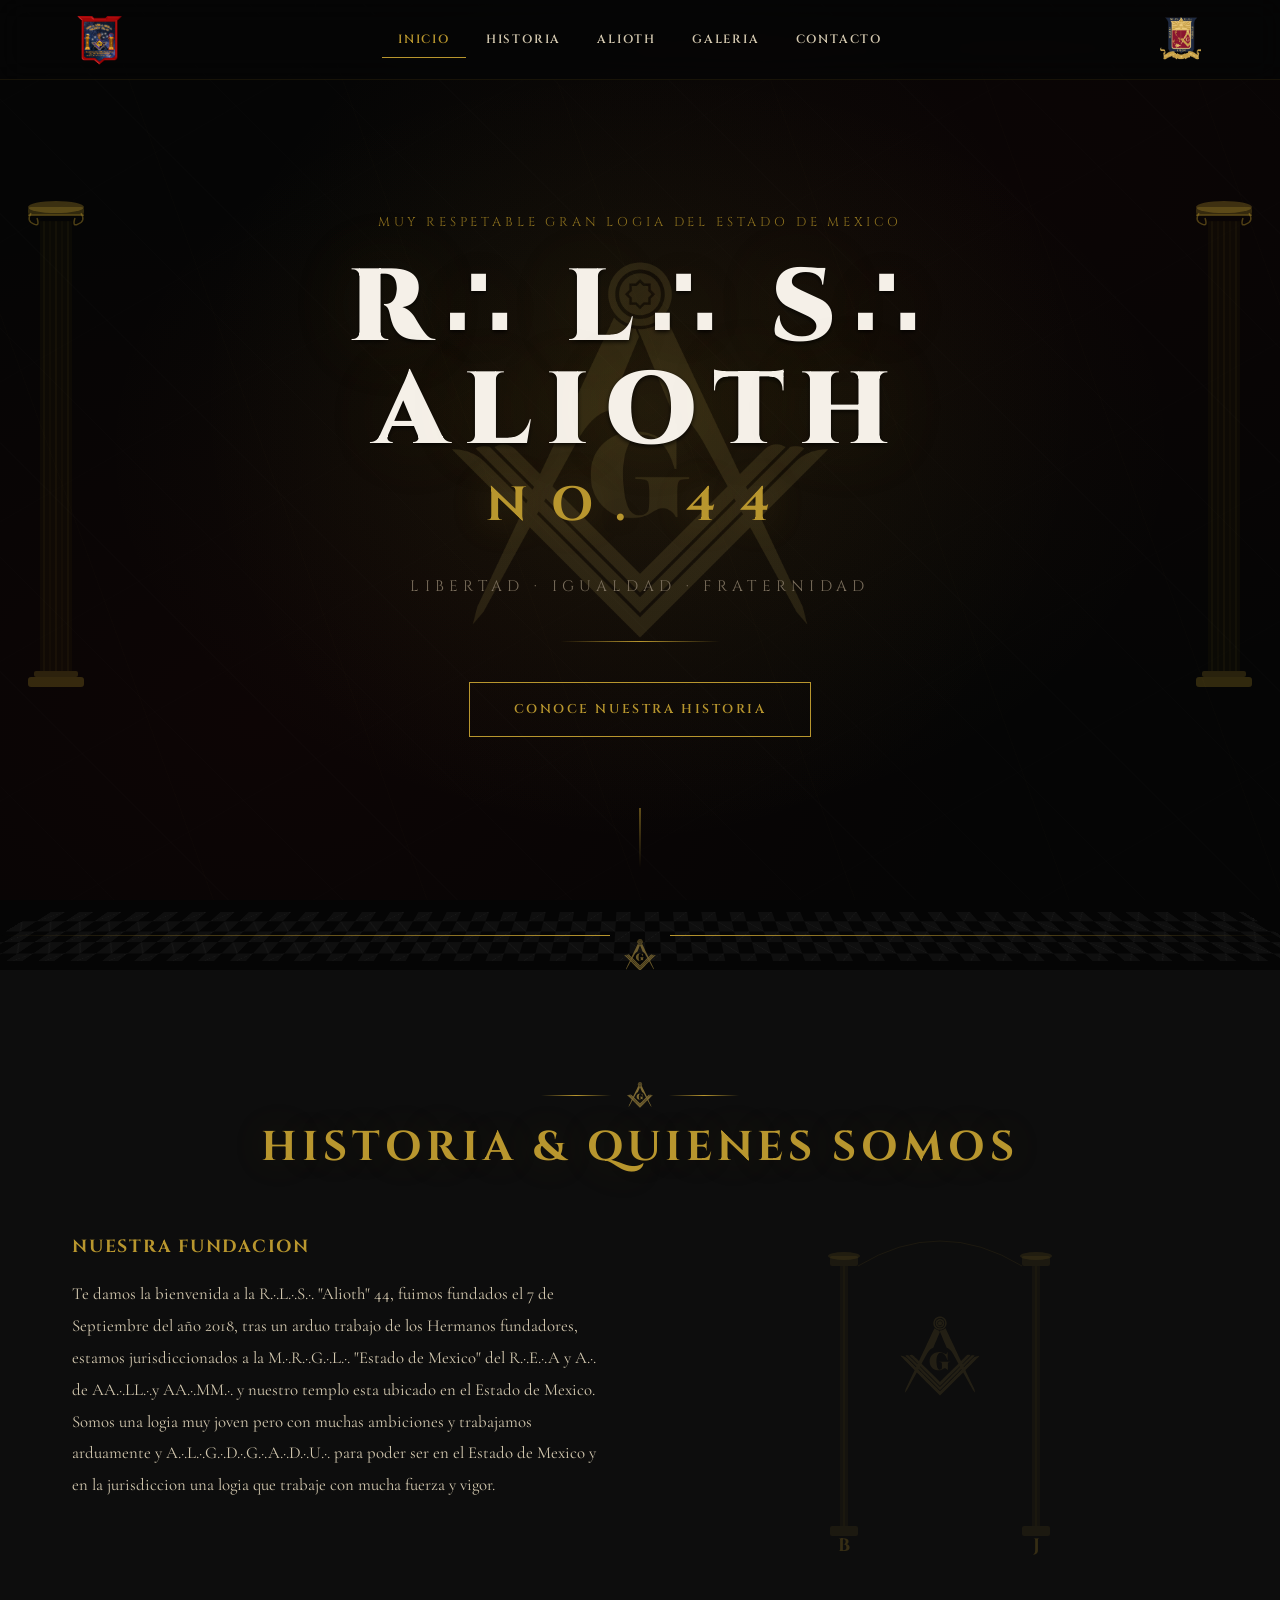
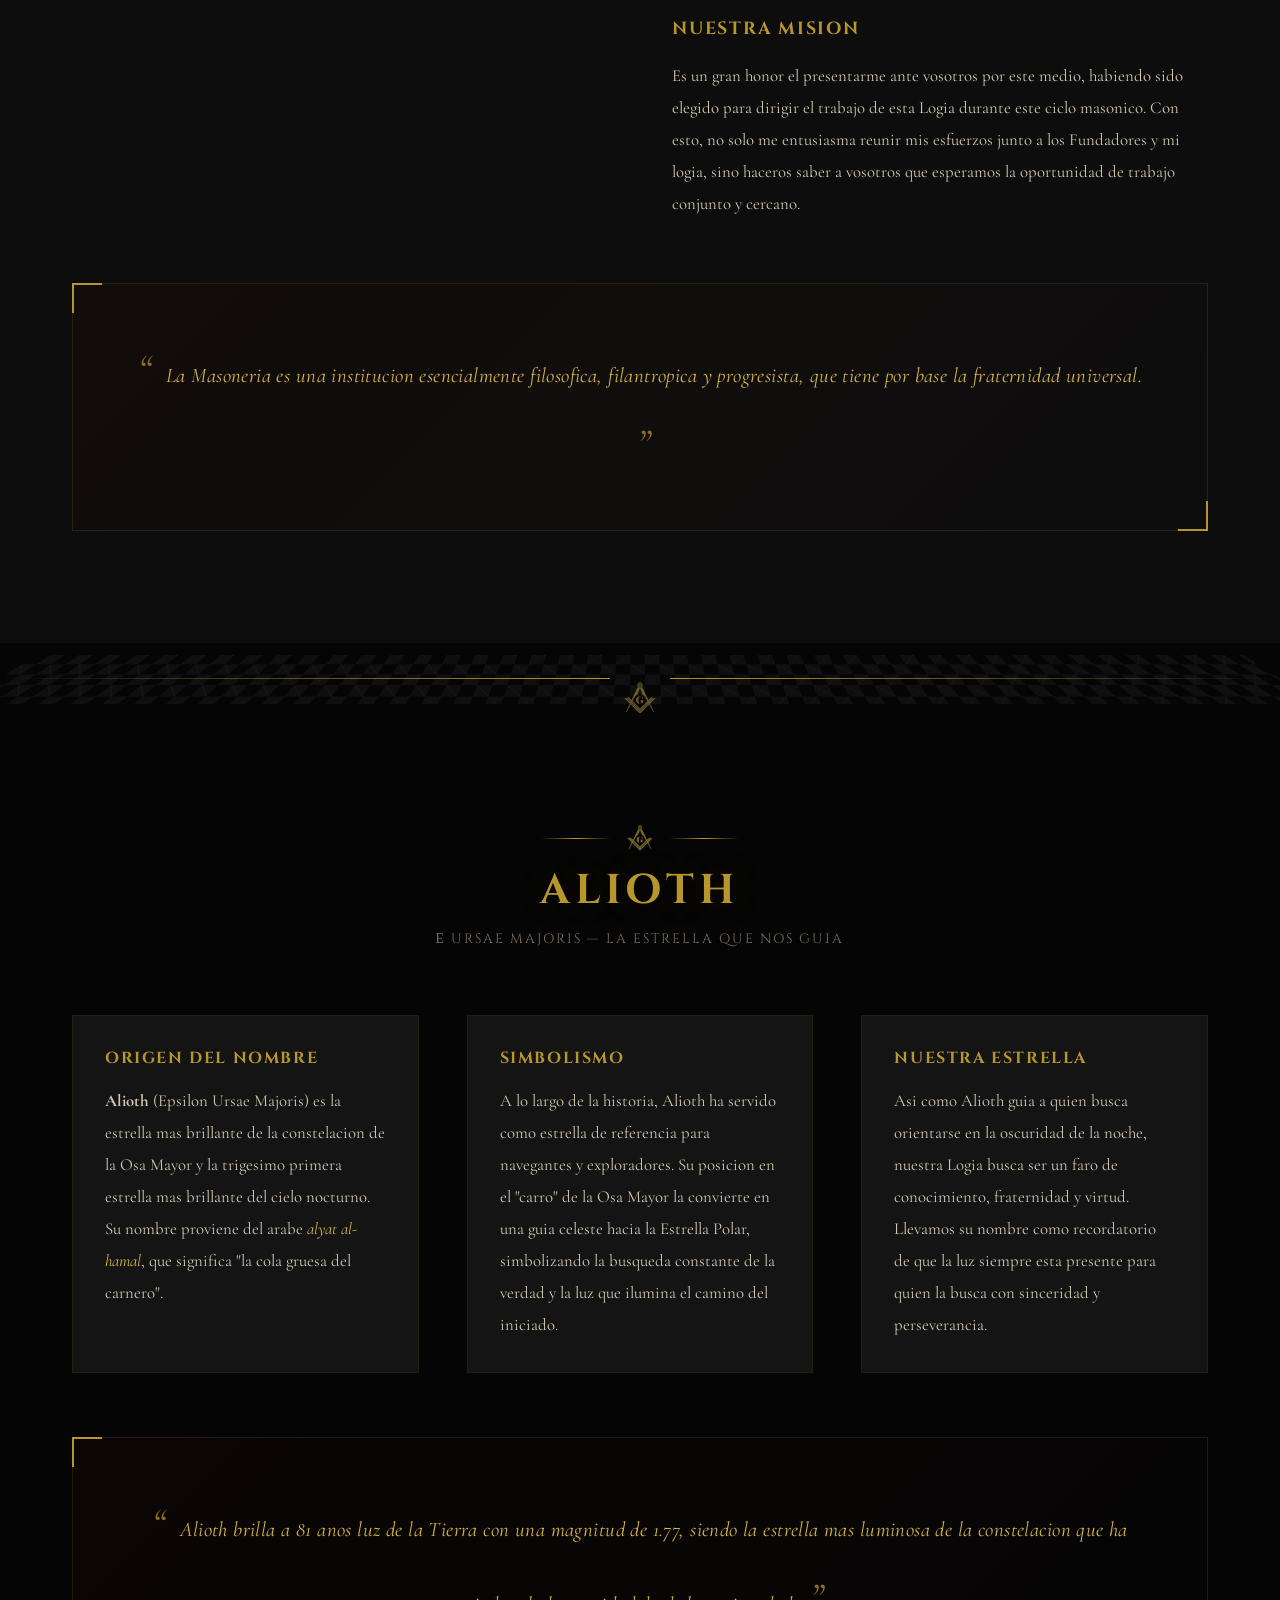
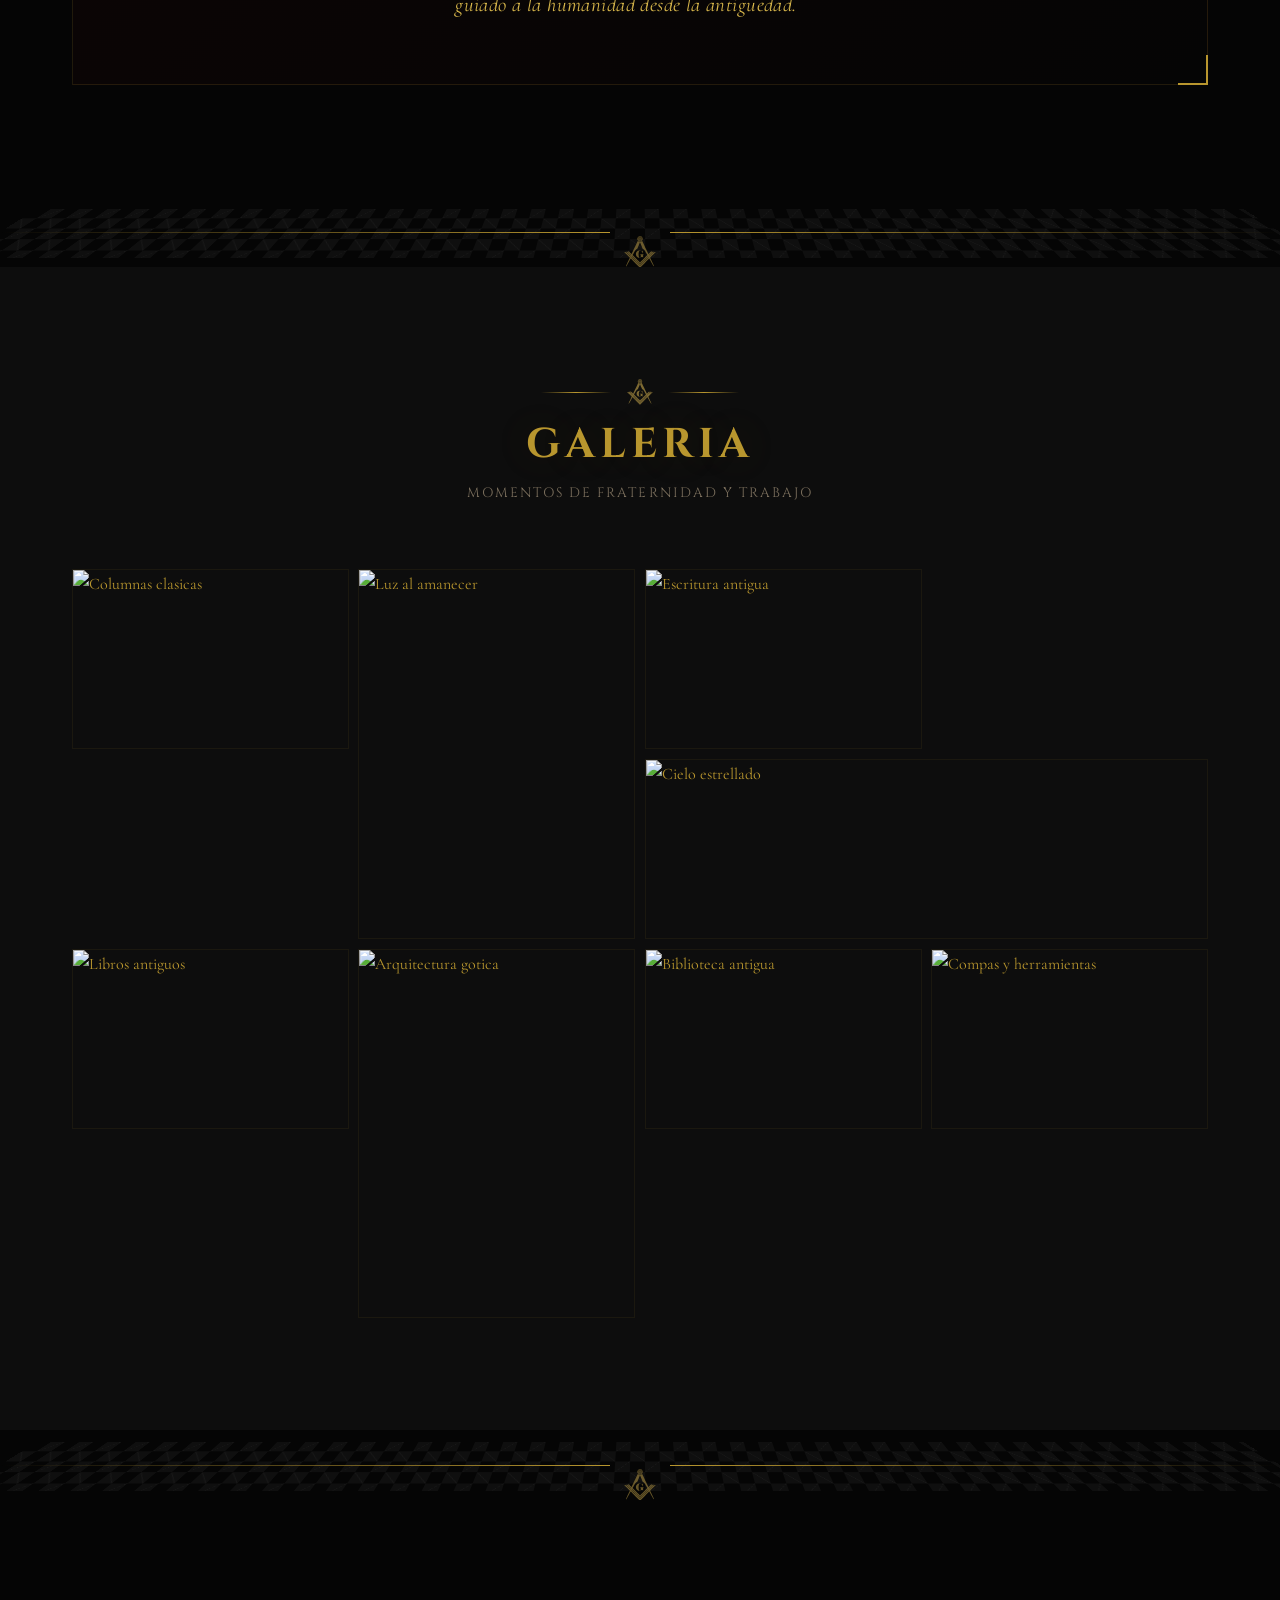
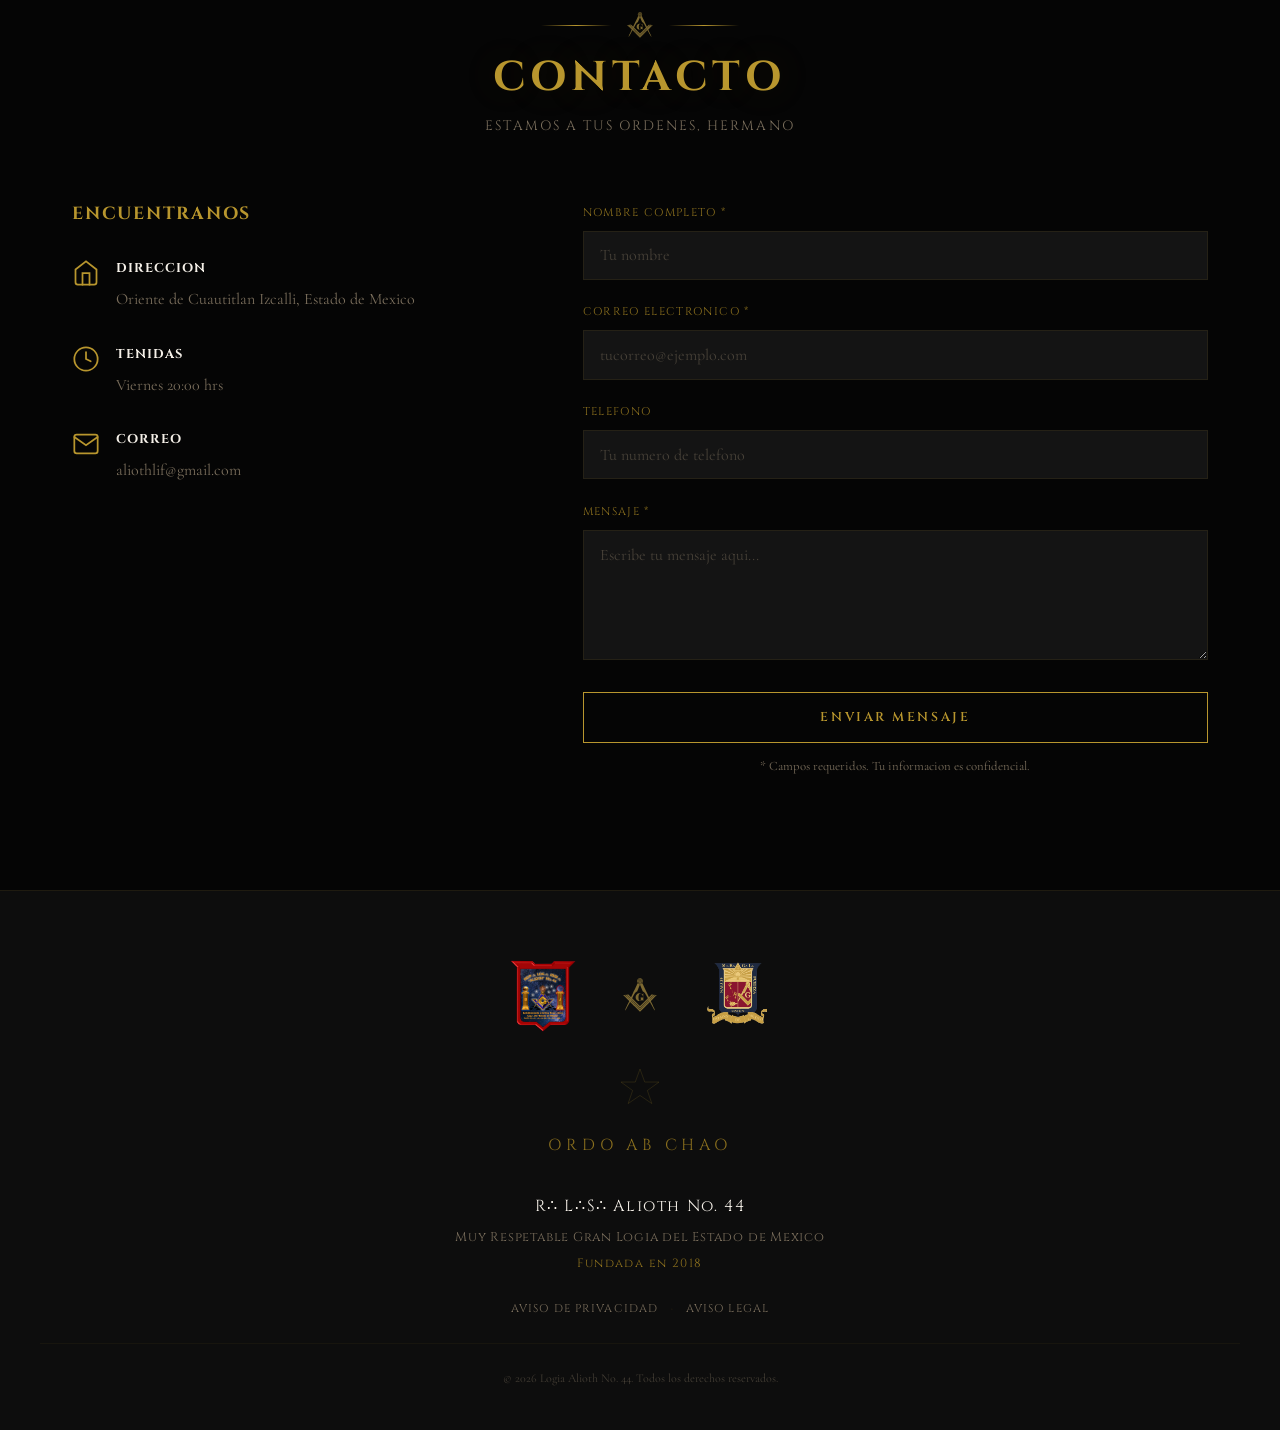
==== commit 0c6219d8: "Agregar paginas de Aviso de Privacidad y Aviso Legal - Aviso de Privacidad: responsable, datos recab" ====
--- a/index.html
+++ b/index.html
@@ -4,9 +4,39 @@
 <head>
   <meta charset="UTF-8" />
   <meta name="viewport" content="width=device-width, initial-scale=1.0" />
+
+  <!-- SEO Meta Tags -->
+  <title>R∴L∴S∴ Alioth No. 44 | Logia Masonica en el Estado de Mexico</title>
   <meta name="description"
-    content="Respetable Logia Simbólica Alioth No. 44 — Muy Respetable Gran Logia del Estado de México" />
-  <title>R∴L∴S∴ Alioth No. 44 | Muy Respetable Gran Logia del Estado de México</title>
+    content="Respetable Logia Simbolica Alioth No. 44, fundada en 2018. Jurisdiccionada a la Muy Respetable Gran Logia del Estado de Mexico. Libertad, Igualdad, Fraternidad." />
+  <meta name="keywords"
+    content="Logia Alioth, Alioth 44, masoneria, francmasoneria, Gran Logia Estado de Mexico, logia masonica, Cuautitlan Izcalli, REAA, fraternidad, filosofia, filantropica" />
+  <meta name="author" content="R∴L∴S∴ Alioth No. 44" />
+  <meta name="robots" content="index, follow" />
+  <meta name="theme-color" content="#050505" />
+
+  <!-- Open Graph / Facebook -->
+  <meta property="og:type" content="website" />
+  <meta property="og:title" content="R∴L∴S∴ Alioth No. 44 — Logia Masonica" />
+  <meta property="og:description"
+    content="Respetable Logia Simbolica Alioth No. 44, fundada en 2018 en el Oriente de Cuautitlan Izcalli. Jurisdiccionada a la Muy Respetable Gran Logia del Estado de Mexico." />
+  <meta property="og:image" content="img/logo_alioth.png" />
+  <meta property="og:locale" content="es_MX" />
+  <meta property="og:site_name" content="Logia Alioth No. 44" />
+
+  <!-- Twitter Card -->
+  <meta name="twitter:card" content="summary" />
+  <meta name="twitter:title" content="R∴L∴S∴ Alioth No. 44 — Logia Masonica" />
+  <meta name="twitter:description"
+    content="Logia masonica fundada en 2018. Libertad, Igualdad, Fraternidad. Oriente de Cuautitlan Izcalli, Estado de Mexico." />
+  <meta name="twitter:image" content="img/logo_alioth.png" />
+
+  <!-- Canonical -->
+  <link rel="canonical" href="https://mksanchz.github.io/alioth44/" />
+
+  <!-- Favicon -->
+  <link rel="icon" type="image/png" href="img/logo_alioth.png" />
+  <link rel="apple-touch-icon" href="img/logo_alioth.png" />
 
   <!-- Google Fonts -->
   <link rel="preconnect" href="https://fonts.googleapis.com" />
@@ -540,6 +570,13 @@
         <p class="footer-year">Fundada en 2018</p>
       </div>
 
+      <!-- Links legales -->
+      <nav class="footer-legal" aria-label="Enlaces legales">
+        <a href="privacidad.html" class="footer-legal-link">Aviso de Privacidad</a>
+        <span class="footer-legal-sep" aria-hidden="true">&middot;</span>
+        <a href="legal.html" class="footer-legal-link">Aviso Legal</a>
+      </nav>
+
       <!-- Derechos reservados -->
       <p class="footer-rights">
         &copy; <span id="current-year"></span> Logia Alioth No. 44. Todos los derechos reservados.
--- a/css/style.css
+++ b/css/style.css
@@ -1221,6 +1221,32 @@
   letter-spacing: 0.12em;
 }
 
+.footer-legal {
+  display: flex;
+  align-items: center;
+  justify-content: center;
+  gap: 0.8rem;
+  margin-bottom: 1.5rem;
+}
+
+.footer-legal-link {
+  font-family: var(--font-title);
+  font-size: 0.7rem;
+  color: var(--text-muted);
+  letter-spacing: 0.1em;
+  text-transform: uppercase;
+  transition: color var(--transition);
+}
+
+.footer-legal-link:hover {
+  color: var(--gold);
+}
+
+.footer-legal-sep {
+  color: rgba(184, 150, 46, 0.3);
+  font-size: 0.6rem;
+}
+
 .footer-rights {
   font-size: 0.75rem;
   color: rgba(122, 110, 92, 0.5);
@@ -1705,6 +1731,147 @@
   }
 }
 
+/* ── PAGINAS LEGALES ─────────────────────────────── */
+.legal-page {
+  padding-top: calc(var(--nav-height) + 3rem);
+  padding-bottom: 4rem;
+  min-height: 100vh;
+  background: var(--black);
+}
+
+.legal-container {
+  max-width: 800px;
+  margin: 0 auto;
+  padding: 0 2rem;
+}
+
+.legal-header {
+  text-align: center;
+  margin-bottom: 3rem;
+}
+
+.legal-title {
+  font-family: var(--font-display);
+  font-size: clamp(1.6rem, 4vw, 2.4rem);
+  color: var(--gold);
+  text-transform: uppercase;
+  letter-spacing: 0.12em;
+  margin-bottom: 0.5rem;
+  text-shadow: 0 0 40px rgba(184, 150, 46, 0.15);
+}
+
+.legal-date {
+  font-family: var(--font-title);
+  font-size: 0.75rem;
+  color: var(--text-muted);
+  letter-spacing: 0.1em;
+  text-transform: uppercase;
+}
+
+.legal-content {
+  color: var(--text-main);
+  font-size: 1rem;
+  line-height: 1.9;
+}
+
+.legal-section {
+  margin-bottom: 2.5rem;
+  padding-bottom: 2.5rem;
+  border-bottom: 1px solid rgba(184, 150, 46, 0.06);
+}
+
+.legal-section:last-child {
+  border-bottom: none;
+}
+
+.legal-section h2 {
+  font-family: var(--font-title);
+  font-size: 1.1rem;
+  color: var(--gold);
+  text-transform: uppercase;
+  letter-spacing: 0.08em;
+  margin-bottom: 1rem;
+}
+
+.legal-section h3 {
+  font-family: var(--font-title);
+  font-size: 0.9rem;
+  color: var(--gold-light);
+  letter-spacing: 0.06em;
+  margin-top: 1.2rem;
+  margin-bottom: 0.6rem;
+}
+
+.legal-section p {
+  margin-bottom: 0.8rem;
+}
+
+.legal-section ul {
+  list-style: none;
+  padding-left: 0;
+  margin-bottom: 1rem;
+}
+
+.legal-section li {
+  position: relative;
+  padding-left: 1.4rem;
+  margin-bottom: 0.5rem;
+}
+
+.legal-section li::before {
+  content: "";
+  position: absolute;
+  left: 0;
+  top: 0.7em;
+  width: 6px;
+  height: 1px;
+  background: var(--gold);
+}
+
+.legal-section a {
+  color: var(--gold);
+  text-decoration: underline;
+  text-underline-offset: 3px;
+}
+
+.legal-section a:hover {
+  color: var(--gold-light);
+}
+
+.legal-section strong {
+  color: var(--ivory);
+}
+
+.legal-back {
+  text-align: center;
+  margin-top: 3rem;
+}
+
+@media (max-width: 640px) {
+  .legal-page {
+    padding-top: calc(var(--nav-height) + 2rem);
+    padding-bottom: 2.5rem;
+  }
+
+  .legal-container {
+    padding: 0 1.2rem;
+  }
+
+  .legal-section {
+    margin-bottom: 2rem;
+    padding-bottom: 2rem;
+  }
+
+  .legal-section h2 {
+    font-size: 0.95rem;
+  }
+
+  .legal-content {
+    font-size: 0.95rem;
+    line-height: 1.8;
+  }
+}
+
 /* ── Animacion de galeria en movil ─────────────────── */
 .gallery-animate {
   opacity: 0;
